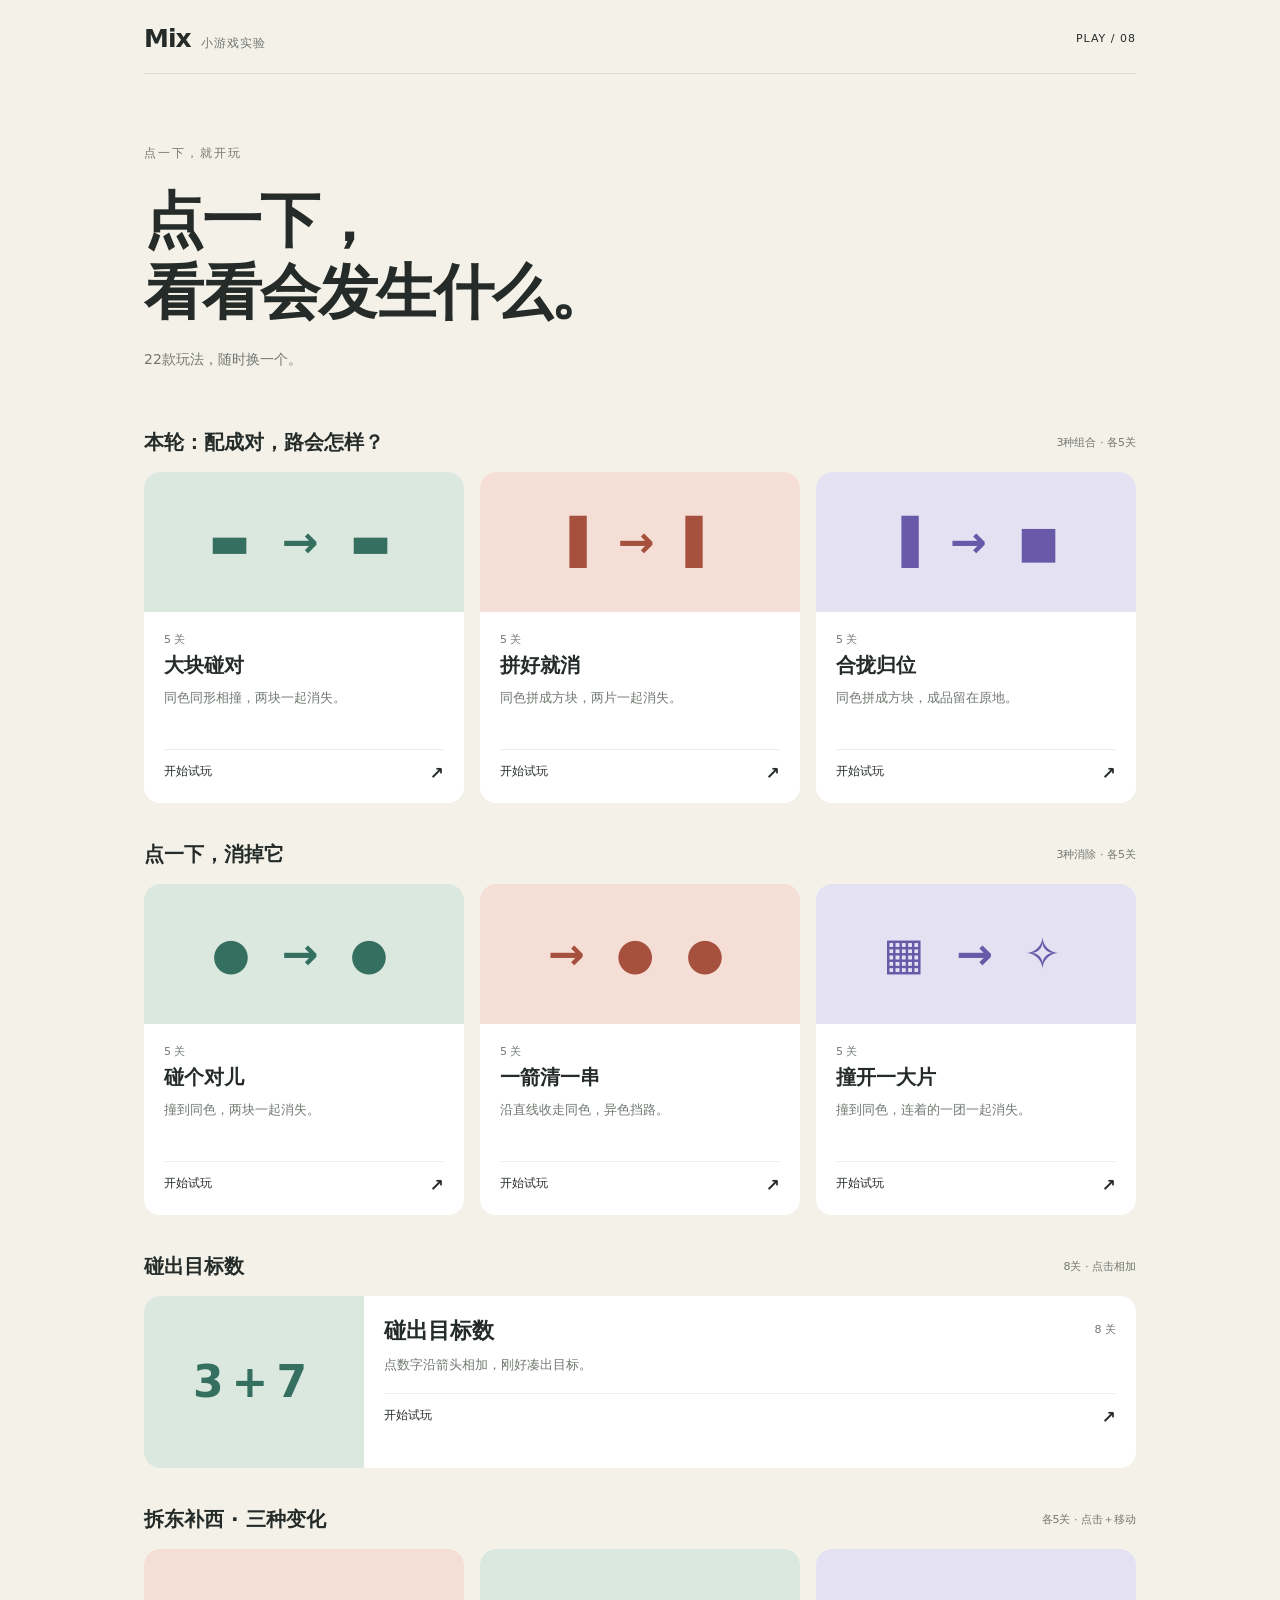
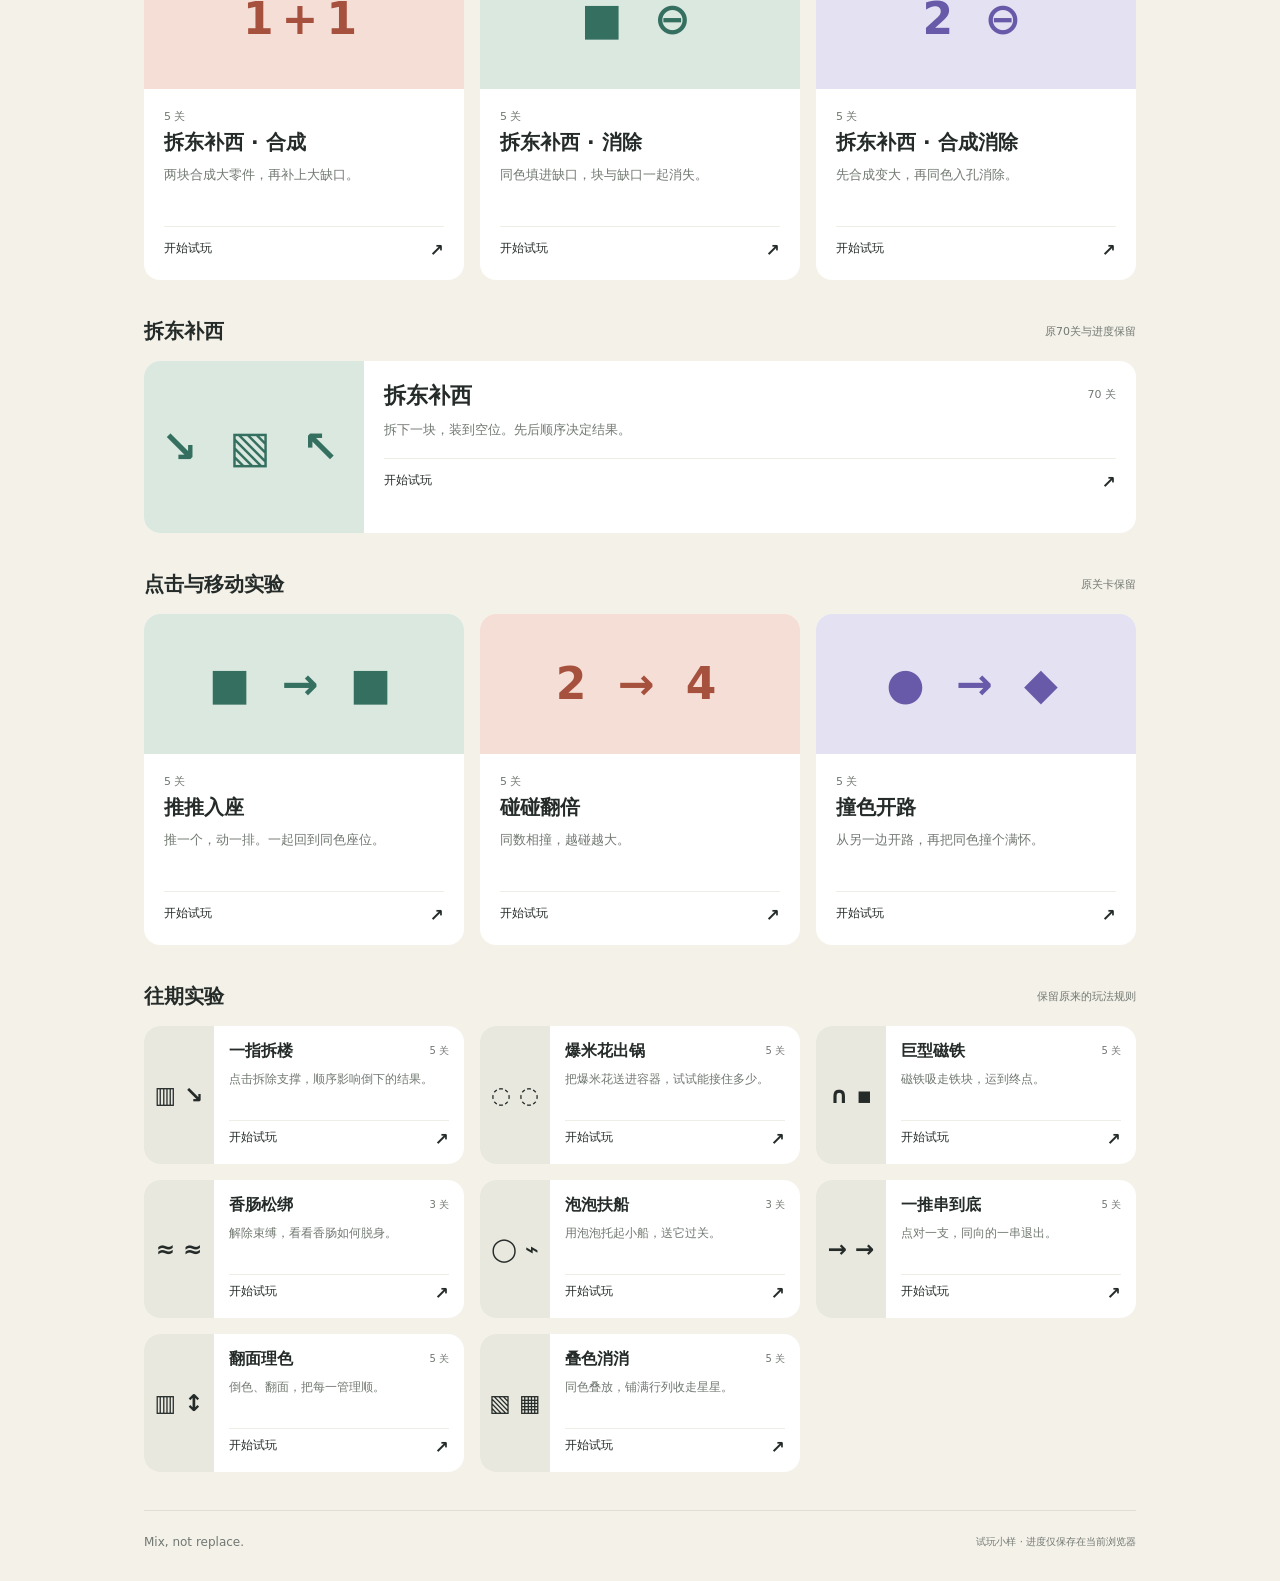
==== index.html @ 82cfb221 "Add three shape-pairing prototypes with 15 levels" ====
<!doctype html><html lang="zh-CN"><head><meta charset="utf-8"><meta name="viewport" content="width=device-width,initial-scale=1,viewport-fit=cover"><meta name="theme-color" content="#f4f1e9"><title>Mix · 小游戏试玩目录</title><link rel="icon" href="data:,"><link rel="stylesheet" href="catalog.css?v=r8"><script>const p=new URLSearchParams(location.search);if(p.has('level')||['undo1','relief1'].includes(p.get('v')))location.replace('play.html?game=parts&'+p.toString());</script></head><body><main class="catalog"><header class="mast"><a class="brand" href="./">Mix<span>小游戏实验</span></a><span>PLAY / 08</span></header><section class="hero"><p class="eyebrow">点一下，就开玩</p><h1>点一下，<br>看看会发生什么。</h1><p>22款玩法，随时换一个。</p></section><section aria-labelledby="collision-title"><div class="section-head"><h2 id="collision-title">本轮：配成对，路会怎样？</h2><span>3种组合 · 各5关</span></div><div class="grid new"><a class="card mint" href="play.html?game=bigpair" data-game="bigpair"><div class="art" aria-hidden="true">▬ → ▬</div><div class="card-copy"><span class="count">5 关</span><h3>大块碰对</h3><p>同色同形相撞，两块一起消失。</p><span class="enter">开始试玩 <b>↗</b></span></div></a><a class="card coral" href="play.html?game=fitclear" data-game="fitclear"><div class="art" aria-hidden="true">▐ → ▌</div><div class="card-copy"><span class="count">5 关</span><h3>拼好就消</h3><p>同色拼成方块，两片一起消失。</p><span class="enter">开始试玩 <b>↗</b></span></div></a><a class="card violet" href="play.html?game=fitlock" data-game="fitlock"><div class="art" aria-hidden="true">▐ → ■</div><div class="card-copy"><span class="count">5 关</span><h3>合拢归位</h3><p>同色拼成方块，成品留在原地。</p><span class="enter">开始试玩 <b>↗</b></span></div></a></div></section><section aria-labelledby="elimination-title"><div class="section-head"><h2 id="elimination-title">点一下，消掉它</h2><span>3种消除 · 各5关</span></div><div class="grid new"><a class="card mint" href="play.html?game=pairclear" data-game="pairclear"><div class="art" aria-hidden="true">● → ●</div><div class="card-copy"><span class="count">5 关</span><h3>碰个对儿</h3><p>撞到同色，两块一起消失。</p><span class="enter">开始试玩 <b>↗</b></span></div></a><a class="card coral" href="play.html?game=lineclear" data-game="lineclear"><div class="art" aria-hidden="true">→ ● ●</div><div class="card-copy"><span class="count">5 关</span><h3>一箭清一串</h3><p>沿直线收走同色，异色挡路。</p><span class="enter">开始试玩 <b>↗</b></span></div></a><a class="card violet" href="play.html?game=burstclear" data-game="burstclear"><div class="art" aria-hidden="true">▦ → ✧</div><div class="card-copy"><span class="count">5 关</span><h3>撞开一大片</h3><p>撞到同色，连着的一团一起消失。</p><span class="enter">开始试玩 <b>↗</b></span></div></a></div></section><section aria-labelledby="arithmetic-title"><div class="section-head"><h2 id="arithmetic-title">碰出目标数</h2><span>8关 · 点击相加</span></div><div class="grid featured"><a class="card mint" href="play.html?game=arithmetic" data-game="arithmetic"><div class="art" aria-hidden="true">3+7</div><div class="card-copy"><span class="count">8 关</span><h3>碰出目标数</h3><p>点数字沿箭头相加，刚好凑出目标。</p><span class="enter">开始试玩 <b>↗</b></span></div></a></div></section><section aria-labelledby="new-title"><div class="section-head"><h2 id="new-title">拆东补西 · 三种变化</h2><span>各5关 · 点击＋移动</span></div><div class="grid new"><a class="card coral" href="play.html?game=partsmerge" data-game="partsmerge"><div class="art" aria-hidden="true">1+1</div><div class="card-copy"><span class="count">5 关</span><h3>拆东补西 · 合成</h3><p>两块合成大零件，再补上大缺口。</p><span class="enter">开始试玩 <b>↗</b></span></div></a><a class="card mint" href="play.html?game=partsclear" data-game="partsclear"><div class="art" aria-hidden="true">■ ⊖</div><div class="card-copy"><span class="count">5 关</span><h3>拆东补西 · 消除</h3><p>同色填进缺口，块与缺口一起消失。</p><span class="enter">开始试玩 <b>↗</b></span></div></a><a class="card violet" href="play.html?game=partsfusion" data-game="partsfusion"><div class="art" aria-hidden="true">2 ⊖</div><div class="card-copy"><span class="count">5 关</span><h3>拆东补西 · 合成消除</h3><p>先合成变大，再同色入孔消除。</p><span class="enter">开始试玩 <b>↗</b></span></div></a></div></section><section aria-labelledby="parts-title"><div class="section-head"><h2 id="parts-title">拆东补西</h2><span>原70关与进度保留</span></div><div class="grid featured"><a class="card mint" href="play.html?game=parts" data-game="parts"><div class="art" aria-hidden="true">↘ ▧ ↖</div><div class="card-copy"><span class="count">70 关</span><h3>拆东补西</h3><p>拆下一块，装到空位。先后顺序决定结果。</p><span class="enter">开始试玩 <b>↗</b></span></div></a></div></section><section aria-labelledby="previous-title"><div class="section-head"><h2 id="previous-title">点击与移动实验</h2><span>原关卡保留</span></div><div class="grid new previous"><a class="card mint" href="play.html?game=push" data-game="push"><div class="art" aria-hidden="true">■ → ■</div><div class="card-copy"><span class="count">5 关</span><h3>推推入座</h3><p>推一个，动一排。一起回到同色座位。</p><span class="enter">开始试玩 <b>↗</b></span></div></a><a class="card coral" href="play.html?game=merge" data-game="merge"><div class="art" aria-hidden="true">2 → 4</div><div class="card-copy"><span class="count">5 关</span><h3>碰碰翻倍</h3><p>同数相撞，越碰越大。</p><span class="enter">开始试玩 <b>↗</b></span></div></a><a class="card violet" href="play.html?game=color" data-game="color"><div class="art" aria-hidden="true">● → ◆</div><div class="card-copy"><span class="count">5 关</span><h3>撞色开路</h3><p>从另一边开路，再把同色撞个满怀。</p><span class="enter">开始试玩 <b>↗</b></span></div></a></div></section><section aria-labelledby="old-title"><div class="section-head"><h2 id="old-title">往期实验</h2><span>保留原来的玩法规则</span></div><div class="grid old"><a class="card " href="play.html?game=demolition" data-game="demolition"><div class="art" aria-hidden="true">▥ ↘</div><div class="card-copy"><span class="count">5 关</span><h3>一指拆楼</h3><p>点击拆除支撑，顺序影响倒下的结果。</p><span class="enter">开始试玩 <b>↗</b></span></div></a><a class="card " href="play.html?game=popcorn" data-game="popcorn"><div class="art" aria-hidden="true">◌ ◌</div><div class="card-copy"><span class="count">5 关</span><h3>爆米花出锅</h3><p>把爆米花送进容器，试试能接住多少。</p><span class="enter">开始试玩 <b>↗</b></span></div></a><a class="card " href="play.html?game=magnet" data-game="magnet"><div class="art" aria-hidden="true">∩ ▪</div><div class="card-copy"><span class="count">5 关</span><h3>巨型磁铁</h3><p>磁铁吸走铁块，运到终点。</p><span class="enter">开始试玩 <b>↗</b></span></div></a><a class="card " href="play.html?game=sausage" data-game="sausage"><div class="art" aria-hidden="true">≈ ≈</div><div class="card-copy"><span class="count">3 关</span><h3>香肠松绑</h3><p>解除束缚，看看香肠如何脱身。</p><span class="enter">开始试玩 <b>↗</b></span></div></a><a class="card " href="play.html?game=bubbles" data-game="bubbles"><div class="art" aria-hidden="true">◯ ⌁</div><div class="card-copy"><span class="count">3 关</span><h3>泡泡扶船</h3><p>用泡泡托起小船，送它过关。</p><span class="enter">开始试玩 <b>↗</b></span></div></a><a class="card " href="play.html?game=arrows" data-game="arrows"><div class="art" aria-hidden="true">→ →</div><div class="card-copy"><span class="count">5 关</span><h3>一推串到底</h3><p>点对一支，同向的一串退出。</p><span class="enter">开始试玩 <b>↗</b></span></div></a><a class="card " href="play.html?game=sort" data-game="sort"><div class="art" aria-hidden="true">▥ ↕</div><div class="card-copy"><span class="count">5 关</span><h3>翻面理色</h3><p>倒色、翻面，把每一管理顺。</p><span class="enter">开始试玩 <b>↗</b></span></div></a><a class="card " href="play.html?game=overlap" data-game="overlap"><div class="art" aria-hidden="true">▧ ▦</div><div class="card-copy"><span class="count">5 关</span><h3>叠色消消</h3><p>同色叠放，铺满行列收走星星。</p><span class="enter">开始试玩 <b>↗</b></span></div></a></div></section><footer>Mix, not replace.<span>试玩小样 · 进度仅保存在当前浏览器</span></footer></main></body></html>
---- catalog.css ----
:root{--paper:#f4f1e9;--ink:#242b28;--muted:#717871;--line:#deded4;--coral:#ed765e;--mint:#4eaa95;--violet:#8f89d0}*{box-sizing:border-box}body{margin:0;background:var(--paper);color:var(--ink);font-family:"PingFang SC","Noto Sans SC",system-ui,sans-serif}a{color:inherit;text-decoration:none}a:focus-visible,button:focus-visible{outline:3px solid var(--coral);outline-offset:4px}.catalog{max-width:1040px;margin:auto;padding:24px 24px 0}.mast,.section-head,footer{display:flex;align-items:center;justify-content:space-between;gap:12px}.mast{border-bottom:1px solid var(--line);padding:0 0 20px;font-size:11px;letter-spacing:1px}.brand{font-weight:850;font-size:25px;letter-spacing:-1px}.brand span{font-size:12px;font-weight:500;letter-spacing:1px;margin-left:10px;color:var(--muted)}.hero{padding:58px 0 44px}.eyebrow{font-size:12px;color:var(--muted);letter-spacing:2px}h1{font-size:clamp(36px,5vw,60px);line-height:1.2;letter-spacing:-2px;margin:20px 0}p{line-height:1.65}.hero>p:last-child{color:var(--muted);font-size:14px}.section-head{margin-bottom:16px}.section-head h2{font-size:20px;margin:0}.section-head>span{font-size:11px;color:var(--muted)}section+section{margin-bottom:38px}.grid{display:grid;grid-template-columns:repeat(3,minmax(0,1fr));gap:16px}.card{display:block;background:#fff;border-radius:16px;overflow:hidden;transition:transform .15s}.card:hover{transform:translateY(-3px)}.art{font-family:system-ui,sans-serif;font-weight:750;font-size:44px;height:140px;background:#e9e8df;display:grid;place-items:center;letter-spacing:8px}.mint .art{background:#dae8df;color:#346f5f}.coral .art{background:#f5ded5;color:#a6503e}.violet .art{background:#e4e1f3;color:#685aa8}.card-copy{padding:20px}.count{float:right;color:var(--muted);font-size:11px;margin-top:6px}h3{font-size:22px;margin:0 0 8px}.card p{font-size:13px;color:var(--muted);margin:0;min-height:44px}.enter{font-size:12px;display:flex;justify-content:space-between;border-top:1px solid #eeeee7;margin-top:18px;padding-top:13px}.enter b{font-size:17px}.featured{grid-template-columns:1fr}.featured .card{display:grid;grid-template-columns:220px 1fr}.featured .art{height:100%;min-height:172px}.featured .card p{min-height:0}.old .card{display:flex;align-items:stretch}.old .art{width:70px;min-width:70px;height:auto;font-size:23px;letter-spacing:0}.old .card-copy{padding:15px;flex:1}.old h3{font-size:16px;margin-right:32px}.old .count{font-size:10px;margin-top:3px}.old p{font-size:12px;min-height:40px}.old .enter{margin-top:10px;padding-top:8px}footer{border-top:1px solid var(--line);padding:24px 0 32px;font-size:12px;color:var(--muted)}footer span{font-size:10px}@media(max-width:700px){.catalog{padding:18px 18px 0}.hero{padding:30px 0 25px}.grid{grid-template-columns:1fr}.new .card{display:grid;grid-template-columns:100px 1fr}.new .art{height:100%;font-size:26px;letter-spacing:0}.card-copy{padding:16px}.card p{min-height:0}h3{font-size:21px}.enter{margin-top:12px;padding-top:10px}.section-head h2{font-size:18px}.section-head>span{font-size:10px}.featured .card{grid-template-columns:100px 1fr}.featured .art{font-size:27px;letter-spacing:0;min-height:160px}.old{gap:10px}.old .art{width:72px;min-width:72px}.old p{min-height:0}footer{align-items:start;flex-direction:column;gap:8px}}@media(prefers-reduced-motion:reduce){.card{transition:none}}
.new h3{font-size:20px}.new .count{float:none;display:block;margin:0 0 5px}.new .card-copy{min-width:0}@media(max-width:700px){.section-head{align-items:baseline;flex-wrap:wrap;gap:6px}.new h3{font-size:18px}.new .count{font-size:10px}}
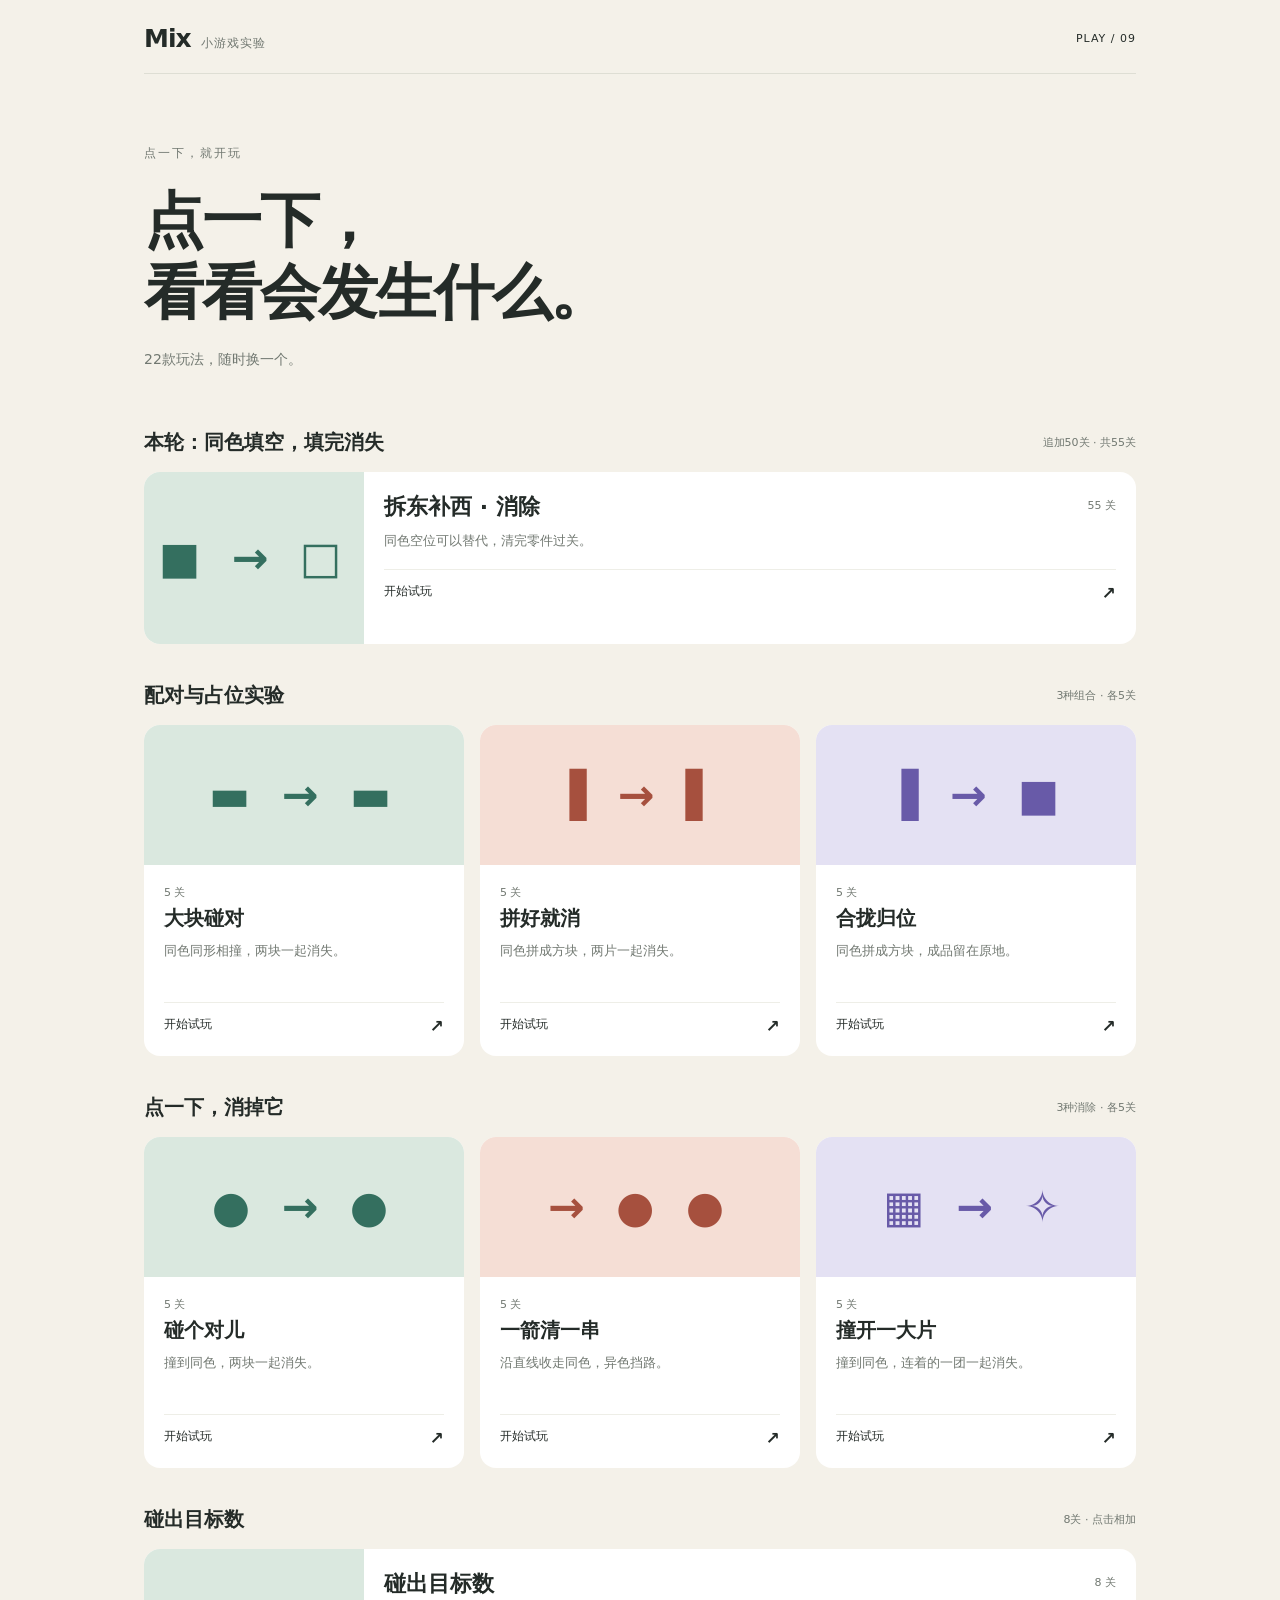
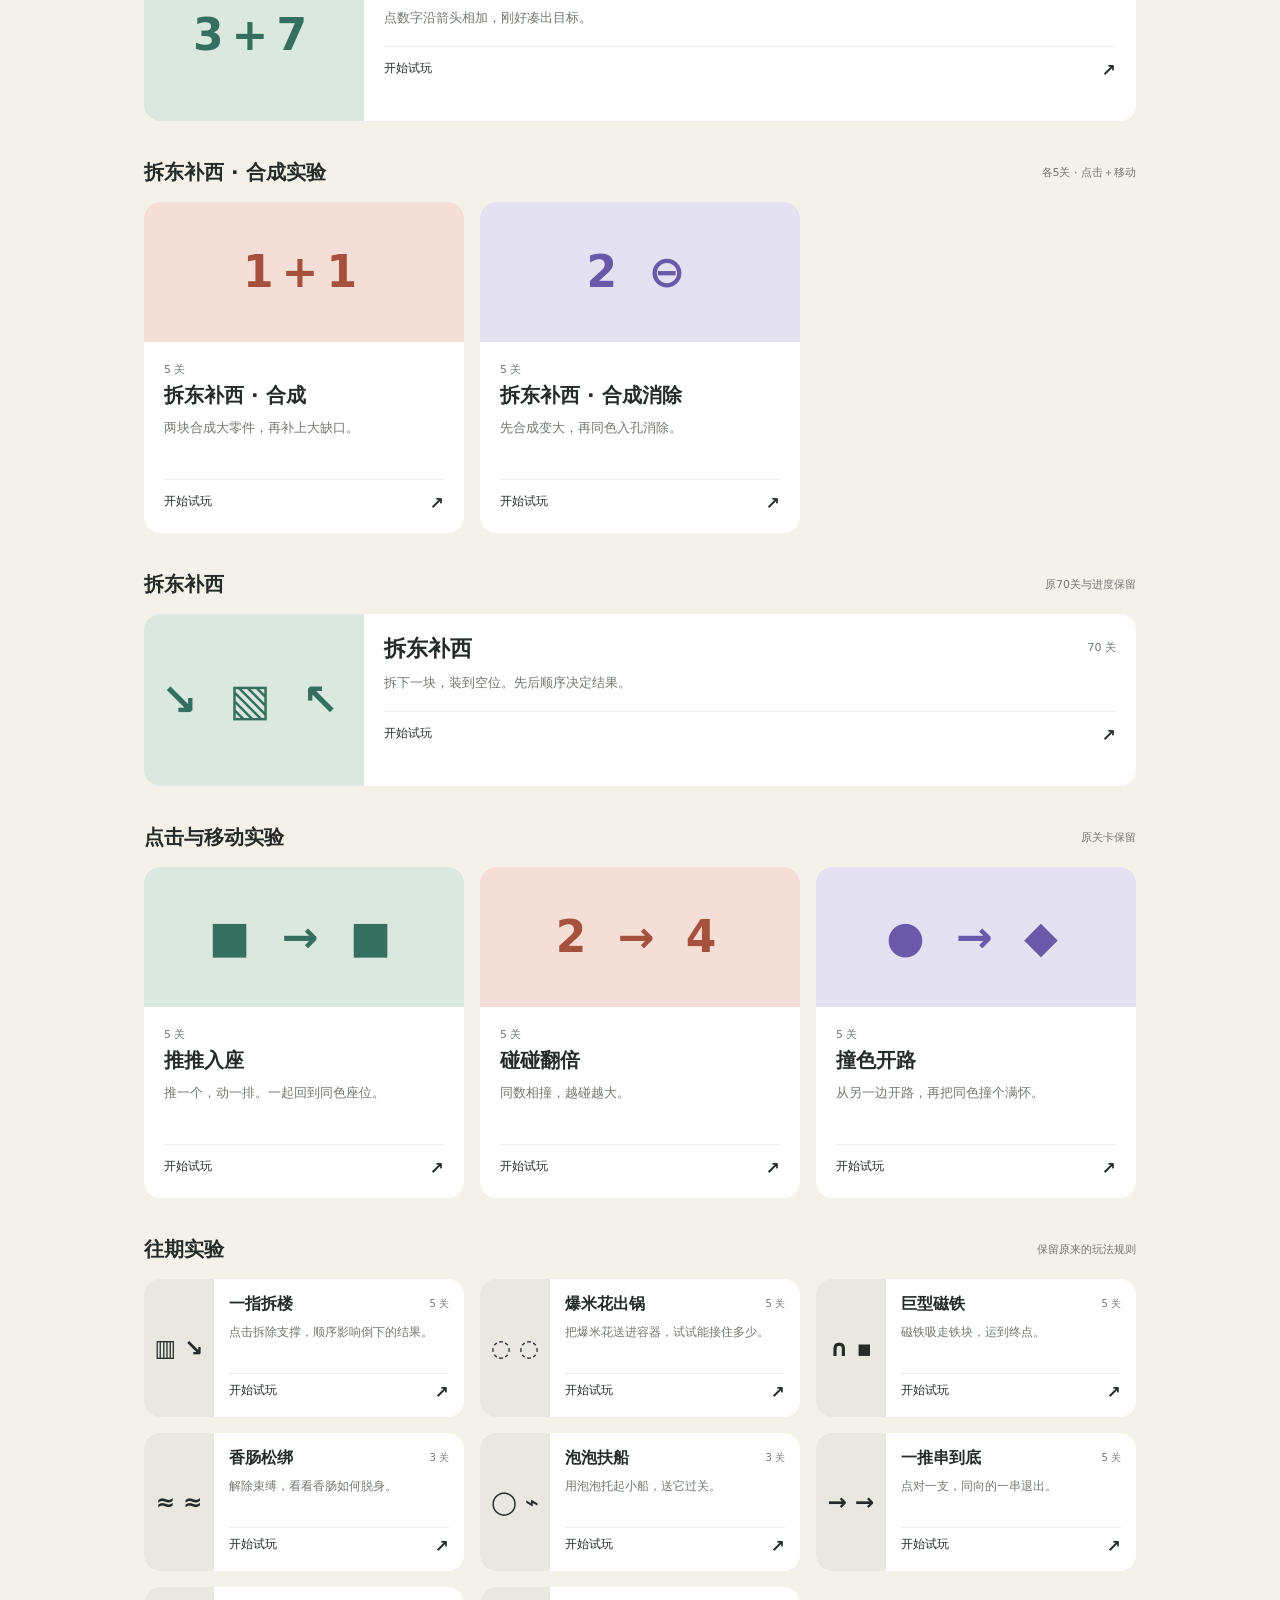
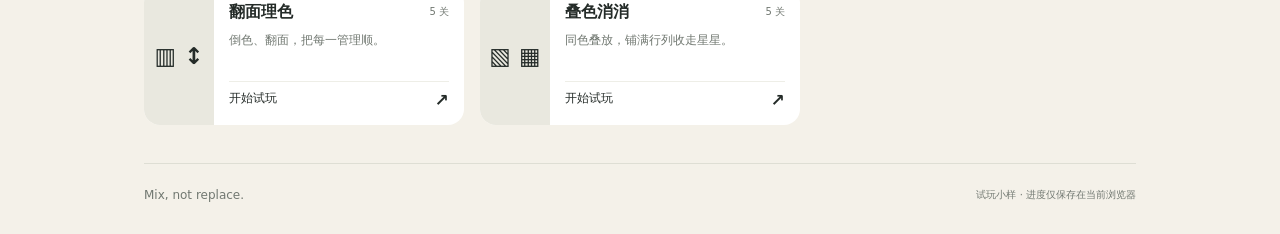
==== commit 9f5897b3: "Expand color-slot clearing to 55 forgiving levels" ====
--- a/index.html
+++ b/index.html
@@ -1 +1 @@
-<!doctype html><html lang="zh-CN"><head><meta charset="utf-8"><meta name="viewport" content="width=device-width,initial-scale=1,viewport-fit=cover"><meta name="theme-color" content="#f4f1e9"><title>Mix · 小游戏试玩目录</title><link rel="icon" href="data:,"><link rel="stylesheet" href="catalog.css?v=r8"><script>const p=new URLSearchParams(location.search);if(p.has('level')||['undo1','relief1'].includes(p.get('v')))location.replace('play.html?game=parts&'+p.toString());</script></head><body><main class="catalog"><header class="mast"><a class="brand" href="./">Mix<span>小游戏实验</span></a><span>PLAY / 08</span></header><section class="hero"><p class="eyebrow">点一下，就开玩</p><h1>点一下，<br>看看会发生什么。</h1><p>22款玩法，随时换一个。</p></section><section aria-labelledby="collision-title"><div class="section-head"><h2 id="collision-title">本轮：配成对，路会怎样？</h2><span>3种组合 · 各5关</span></div><div class="grid new"><a class="card mint" href="play.html?game=bigpair" data-game="bigpair"><div class="art" aria-hidden="true">▬ → ▬</div><div class="card-copy"><span class="count">5 关</span><h3>大块碰对</h3><p>同色同形相撞，两块一起消失。</p><span class="enter">开始试玩 <b>↗</b></span></div></a><a class="card coral" href="play.html?game=fitclear" data-game="fitclear"><div class="art" aria-hidden="true">▐ → ▌</div><div class="card-copy"><span class="count">5 关</span><h3>拼好就消</h3><p>同色拼成方块，两片一起消失。</p><span class="enter">开始试玩 <b>↗</b></span></div></a><a class="card violet" href="play.html?game=fitlock" data-game="fitlock"><div class="art" aria-hidden="true">▐ → ■</div><div class="card-copy"><span class="count">5 关</span><h3>合拢归位</h3><p>同色拼成方块，成品留在原地。</p><span class="enter">开始试玩 <b>↗</b></span></div></a></div></section><section aria-labelledby="elimination-title"><div class="section-head"><h2 id="elimination-title">点一下，消掉它</h2><span>3种消除 · 各5关</span></div><div class="grid new"><a class="card mint" href="play.html?game=pairclear" data-game="pairclear"><div class="art" aria-hidden="true">● → ●</div><div class="card-copy"><span class="count">5 关</span><h3>碰个对儿</h3><p>撞到同色，两块一起消失。</p><span class="enter">开始试玩 <b>↗</b></span></div></a><a class="card coral" href="play.html?game=lineclear" data-game="lineclear"><div class="art" aria-hidden="true">→ ● ●</div><div class="card-copy"><span class="count">5 关</span><h3>一箭清一串</h3><p>沿直线收走同色，异色挡路。</p><span class="enter">开始试玩 <b>↗</b></span></div></a><a class="card violet" href="play.html?game=burstclear" data-game="burstclear"><div class="art" aria-hidden="true">▦ → ✧</div><div class="card-copy"><span class="count">5 关</span><h3>撞开一大片</h3><p>撞到同色，连着的一团一起消失。</p><span class="enter">开始试玩 <b>↗</b></span></div></a></div></section><section aria-labelledby="arithmetic-title"><div class="section-head"><h2 id="arithmetic-title">碰出目标数</h2><span>8关 · 点击相加</span></div><div class="grid featured"><a class="card mint" href="play.html?game=arithmetic" data-game="arithmetic"><div class="art" aria-hidden="true">3+7</div><div class="card-copy"><span class="count">8 关</span><h3>碰出目标数</h3><p>点数字沿箭头相加，刚好凑出目标。</p><span class="enter">开始试玩 <b>↗</b></span></div></a></div></section><section aria-labelledby="new-title"><div class="section-head"><h2 id="new-title">拆东补西 · 三种变化</h2><span>各5关 · 点击＋移动</span></div><div class="grid new"><a class="card coral" href="play.html?game=partsmerge" data-game="partsmerge"><div class="art" aria-hidden="true">1+1</div><div class="card-copy"><span class="count">5 关</span><h3>拆东补西 · 合成</h3><p>两块合成大零件，再补上大缺口。</p><span class="enter">开始试玩 <b>↗</b></span></div></a><a class="card mint" href="play.html?game=partsclear" data-game="partsclear"><div class="art" aria-hidden="true">■ ⊖</div><div class="card-copy"><span class="count">5 关</span><h3>拆东补西 · 消除</h3><p>同色填进缺口，块与缺口一起消失。</p><span class="enter">开始试玩 <b>↗</b></span></div></a><a class="card violet" href="play.html?game=partsfusion" data-game="partsfusion"><div class="art" aria-hidden="true">2 ⊖</div><div class="card-copy"><span class="count">5 关</span><h3>拆东补西 · 合成消除</h3><p>先合成变大，再同色入孔消除。</p><span class="enter">开始试玩 <b>↗</b></span></div></a></div></section><section aria-labelledby="parts-title"><div class="section-head"><h2 id="parts-title">拆东补西</h2><span>原70关与进度保留</span></div><div class="grid featured"><a class="card mint" href="play.html?game=parts" data-game="parts"><div class="art" aria-hidden="true">↘ ▧ ↖</div><div class="card-copy"><span class="count">70 关</span><h3>拆东补西</h3><p>拆下一块，装到空位。先后顺序决定结果。</p><span class="enter">开始试玩 <b>↗</b></span></div></a></div></section><section aria-labelledby="previous-title"><div class="section-head"><h2 id="previous-title">点击与移动实验</h2><span>原关卡保留</span></div><div class="grid new previous"><a class="card mint" href="play.html?game=push" data-game="push"><div class="art" aria-hidden="true">■ → ■</div><div class="card-copy"><span class="count">5 关</span><h3>推推入座</h3><p>推一个，动一排。一起回到同色座位。</p><span class="enter">开始试玩 <b>↗</b></span></div></a><a class="card coral" href="play.html?game=merge" data-game="merge"><div class="art" aria-hidden="true">2 → 4</div><div class="card-copy"><span class="count">5 关</span><h3>碰碰翻倍</h3><p>同数相撞，越碰越大。</p><span class="enter">开始试玩 <b>↗</b></span></div></a><a class="card violet" href="play.html?game=color" data-game="color"><div class="art" aria-hidden="true">● → ◆</div><div class="card-copy"><span class="count">5 关</span><h3>撞色开路</h3><p>从另一边开路，再把同色撞个满怀。</p><span class="enter">开始试玩 <b>↗</b></span></div></a></div></section><section aria-labelledby="old-title"><div class="section-head"><h2 id="old-title">往期实验</h2><span>保留原来的玩法规则</span></div><div class="grid old"><a class="card " href="play.html?game=demolition" data-game="demolition"><div class="art" aria-hidden="true">▥ ↘</div><div class="card-copy"><span class="count">5 关</span><h3>一指拆楼</h3><p>点击拆除支撑，顺序影响倒下的结果。</p><span class="enter">开始试玩 <b>↗</b></span></div></a><a class="card " href="play.html?game=popcorn" data-game="popcorn"><div class="art" aria-hidden="true">◌ ◌</div><div class="card-copy"><span class="count">5 关</span><h3>爆米花出锅</h3><p>把爆米花送进容器，试试能接住多少。</p><span class="enter">开始试玩 <b>↗</b></span></div></a><a class="card " href="play.html?game=magnet" data-game="magnet"><div class="art" aria-hidden="true">∩ ▪</div><div class="card-copy"><span class="count">5 关</span><h3>巨型磁铁</h3><p>磁铁吸走铁块，运到终点。</p><span class="enter">开始试玩 <b>↗</b></span></div></a><a class="card " href="play.html?game=sausage" data-game="sausage"><div class="art" aria-hidden="true">≈ ≈</div><div class="card-copy"><span class="count">3 关</span><h3>香肠松绑</h3><p>解除束缚，看看香肠如何脱身。</p><span class="enter">开始试玩 <b>↗</b></span></div></a><a class="card " href="play.html?game=bubbles" data-game="bubbles"><div class="art" aria-hidden="true">◯ ⌁</div><div class="card-copy"><span class="count">3 关</span><h3>泡泡扶船</h3><p>用泡泡托起小船，送它过关。</p><span class="enter">开始试玩 <b>↗</b></span></div></a><a class="card " href="play.html?game=arrows" data-game="arrows"><div class="art" aria-hidden="true">→ →</div><div class="card-copy"><span class="count">5 关</span><h3>一推串到底</h3><p>点对一支，同向的一串退出。</p><span class="enter">开始试玩 <b>↗</b></span></div></a><a class="card " href="play.html?game=sort" data-game="sort"><div class="art" aria-hidden="true">▥ ↕</div><div class="card-copy"><span class="count">5 关</span><h3>翻面理色</h3><p>倒色、翻面，把每一管理顺。</p><span class="enter">开始试玩 <b>↗</b></span></div></a><a class="card " href="play.html?game=overlap" data-game="overlap"><div class="art" aria-hidden="true">▧ ▦</div><div class="card-copy"><span class="count">5 关</span><h3>叠色消消</h3><p>同色叠放，铺满行列收走星星。</p><span class="enter">开始试玩 <b>↗</b></span></div></a></div></section><footer>Mix, not replace.<span>试玩小样 · 进度仅保存在当前浏览器</span></footer></main></body></html>+<!doctype html><html lang="zh-CN"><head><meta charset="utf-8"><meta name="viewport" content="width=device-width,initial-scale=1,viewport-fit=cover"><meta name="theme-color" content="#f4f1e9"><title>Mix · 小游戏试玩目录</title><link rel="icon" href="data:,"><link rel="stylesheet" href="catalog.css?v=r9"><script>const p=new URLSearchParams(location.search);if(p.has('level')||['undo1','relief1'].includes(p.get('v')))location.replace('play.html?game=parts&'+p.toString());</script></head><body><main class="catalog"><header class="mast"><a class="brand" href="./">Mix<span>小游戏实验</span></a><span>PLAY / 09</span></header><section class="hero"><p class="eyebrow">点一下，就开玩</p><h1>点一下，<br>看看会发生什么。</h1><p>22款玩法，随时换一个。</p></section><section aria-labelledby="shared-hole-title"><div class="section-head"><h2 id="shared-hole-title">本轮：同色填空，填完消失</h2><span>追加50关 · 共55关</span></div><div class="grid featured"><a class="card mint" href="play.html?game=partsclear" data-game="partsclear"><div class="art" aria-hidden="true">■ → □</div><div class="card-copy"><span class="count">55 关</span><h3>拆东补西 · 消除</h3><p>同色空位可以替代，清完零件过关。</p><span class="enter">开始试玩 <b>↗</b></span></div></a></div></section><section aria-labelledby="collision-title"><div class="section-head"><h2 id="collision-title">配对与占位实验</h2><span>3种组合 · 各5关</span></div><div class="grid new"><a class="card mint" href="play.html?game=bigpair" data-game="bigpair"><div class="art" aria-hidden="true">▬ → ▬</div><div class="card-copy"><span class="count">5 关</span><h3>大块碰对</h3><p>同色同形相撞，两块一起消失。</p><span class="enter">开始试玩 <b>↗</b></span></div></a><a class="card coral" href="play.html?game=fitclear" data-game="fitclear"><div class="art" aria-hidden="true">▐ → ▌</div><div class="card-copy"><span class="count">5 关</span><h3>拼好就消</h3><p>同色拼成方块，两片一起消失。</p><span class="enter">开始试玩 <b>↗</b></span></div></a><a class="card violet" href="play.html?game=fitlock" data-game="fitlock"><div class="art" aria-hidden="true">▐ → ■</div><div class="card-copy"><span class="count">5 关</span><h3>合拢归位</h3><p>同色拼成方块，成品留在原地。</p><span class="enter">开始试玩 <b>↗</b></span></div></a></div></section><section aria-labelledby="elimination-title"><div class="section-head"><h2 id="elimination-title">点一下，消掉它</h2><span>3种消除 · 各5关</span></div><div class="grid new"><a class="card mint" href="play.html?game=pairclear" data-game="pairclear"><div class="art" aria-hidden="true">● → ●</div><div class="card-copy"><span class="count">5 关</span><h3>碰个对儿</h3><p>撞到同色，两块一起消失。</p><span class="enter">开始试玩 <b>↗</b></span></div></a><a class="card coral" href="play.html?game=lineclear" data-game="lineclear"><div class="art" aria-hidden="true">→ ● ●</div><div class="card-copy"><span class="count">5 关</span><h3>一箭清一串</h3><p>沿直线收走同色，异色挡路。</p><span class="enter">开始试玩 <b>↗</b></span></div></a><a class="card violet" href="play.html?game=burstclear" data-game="burstclear"><div class="art" aria-hidden="true">▦ → ✧</div><div class="card-copy"><span class="count">5 关</span><h3>撞开一大片</h3><p>撞到同色，连着的一团一起消失。</p><span class="enter">开始试玩 <b>↗</b></span></div></a></div></section><section aria-labelledby="arithmetic-title"><div class="section-head"><h2 id="arithmetic-title">碰出目标数</h2><span>8关 · 点击相加</span></div><div class="grid featured"><a class="card mint" href="play.html?game=arithmetic" data-game="arithmetic"><div class="art" aria-hidden="true">3+7</div><div class="card-copy"><span class="count">8 关</span><h3>碰出目标数</h3><p>点数字沿箭头相加，刚好凑出目标。</p><span class="enter">开始试玩 <b>↗</b></span></div></a></div></section><section aria-labelledby="new-title"><div class="section-head"><h2 id="new-title">拆东补西 · 合成实验</h2><span>各5关 · 点击＋移动</span></div><div class="grid new"><a class="card coral" href="play.html?game=partsmerge" data-game="partsmerge"><div class="art" aria-hidden="true">1+1</div><div class="card-copy"><span class="count">5 关</span><h3>拆东补西 · 合成</h3><p>两块合成大零件，再补上大缺口。</p><span class="enter">开始试玩 <b>↗</b></span></div></a><a class="card violet" href="play.html?game=partsfusion" data-game="partsfusion"><div class="art" aria-hidden="true">2 ⊖</div><div class="card-copy"><span class="count">5 关</span><h3>拆东补西 · 合成消除</h3><p>先合成变大，再同色入孔消除。</p><span class="enter">开始试玩 <b>↗</b></span></div></a></div></section><section aria-labelledby="parts-title"><div class="section-head"><h2 id="parts-title">拆东补西</h2><span>原70关与进度保留</span></div><div class="grid featured"><a class="card mint" href="play.html?game=parts" data-game="parts"><div class="art" aria-hidden="true">↘ ▧ ↖</div><div class="card-copy"><span class="count">70 关</span><h3>拆东补西</h3><p>拆下一块，装到空位。先后顺序决定结果。</p><span class="enter">开始试玩 <b>↗</b></span></div></a></div></section><section aria-labelledby="previous-title"><div class="section-head"><h2 id="previous-title">点击与移动实验</h2><span>原关卡保留</span></div><div class="grid new previous"><a class="card mint" href="play.html?game=push" data-game="push"><div class="art" aria-hidden="true">■ → ■</div><div class="card-copy"><span class="count">5 关</span><h3>推推入座</h3><p>推一个，动一排。一起回到同色座位。</p><span class="enter">开始试玩 <b>↗</b></span></div></a><a class="card coral" href="play.html?game=merge" data-game="merge"><div class="art" aria-hidden="true">2 → 4</div><div class="card-copy"><span class="count">5 关</span><h3>碰碰翻倍</h3><p>同数相撞，越碰越大。</p><span class="enter">开始试玩 <b>↗</b></span></div></a><a class="card violet" href="play.html?game=color" data-game="color"><div class="art" aria-hidden="true">● → ◆</div><div class="card-copy"><span class="count">5 关</span><h3>撞色开路</h3><p>从另一边开路，再把同色撞个满怀。</p><span class="enter">开始试玩 <b>↗</b></span></div></a></div></section><section aria-labelledby="old-title"><div class="section-head"><h2 id="old-title">往期实验</h2><span>保留原来的玩法规则</span></div><div class="grid old"><a class="card " href="play.html?game=demolition" data-game="demolition"><div class="art" aria-hidden="true">▥ ↘</div><div class="card-copy"><span class="count">5 关</span><h3>一指拆楼</h3><p>点击拆除支撑，顺序影响倒下的结果。</p><span class="enter">开始试玩 <b>↗</b></span></div></a><a class="card " href="play.html?game=popcorn" data-game="popcorn"><div class="art" aria-hidden="true">◌ ◌</div><div class="card-copy"><span class="count">5 关</span><h3>爆米花出锅</h3><p>把爆米花送进容器，试试能接住多少。</p><span class="enter">开始试玩 <b>↗</b></span></div></a><a class="card " href="play.html?game=magnet" data-game="magnet"><div class="art" aria-hidden="true">∩ ▪</div><div class="card-copy"><span class="count">5 关</span><h3>巨型磁铁</h3><p>磁铁吸走铁块，运到终点。</p><span class="enter">开始试玩 <b>↗</b></span></div></a><a class="card " href="play.html?game=sausage" data-game="sausage"><div class="art" aria-hidden="true">≈ ≈</div><div class="card-copy"><span class="count">3 关</span><h3>香肠松绑</h3><p>解除束缚，看看香肠如何脱身。</p><span class="enter">开始试玩 <b>↗</b></span></div></a><a class="card " href="play.html?game=bubbles" data-game="bubbles"><div class="art" aria-hidden="true">◯ ⌁</div><div class="card-copy"><span class="count">3 关</span><h3>泡泡扶船</h3><p>用泡泡托起小船，送它过关。</p><span class="enter">开始试玩 <b>↗</b></span></div></a><a class="card " href="play.html?game=arrows" data-game="arrows"><div class="art" aria-hidden="true">→ →</div><div class="card-copy"><span class="count">5 关</span><h3>一推串到底</h3><p>点对一支，同向的一串退出。</p><span class="enter">开始试玩 <b>↗</b></span></div></a><a class="card " href="play.html?game=sort" data-game="sort"><div class="art" aria-hidden="true">▥ ↕</div><div class="card-copy"><span class="count">5 关</span><h3>翻面理色</h3><p>倒色、翻面，把每一管理顺。</p><span class="enter">开始试玩 <b>↗</b></span></div></a><a class="card " href="play.html?game=overlap" data-game="overlap"><div class="art" aria-hidden="true">▧ ▦</div><div class="card-copy"><span class="count">5 关</span><h3>叠色消消</h3><p>同色叠放，铺满行列收走星星。</p><span class="enter">开始试玩 <b>↗</b></span></div></a></div></section><footer>Mix, not replace.<span>试玩小样 · 进度仅保存在当前浏览器</span></footer></main></body></html>
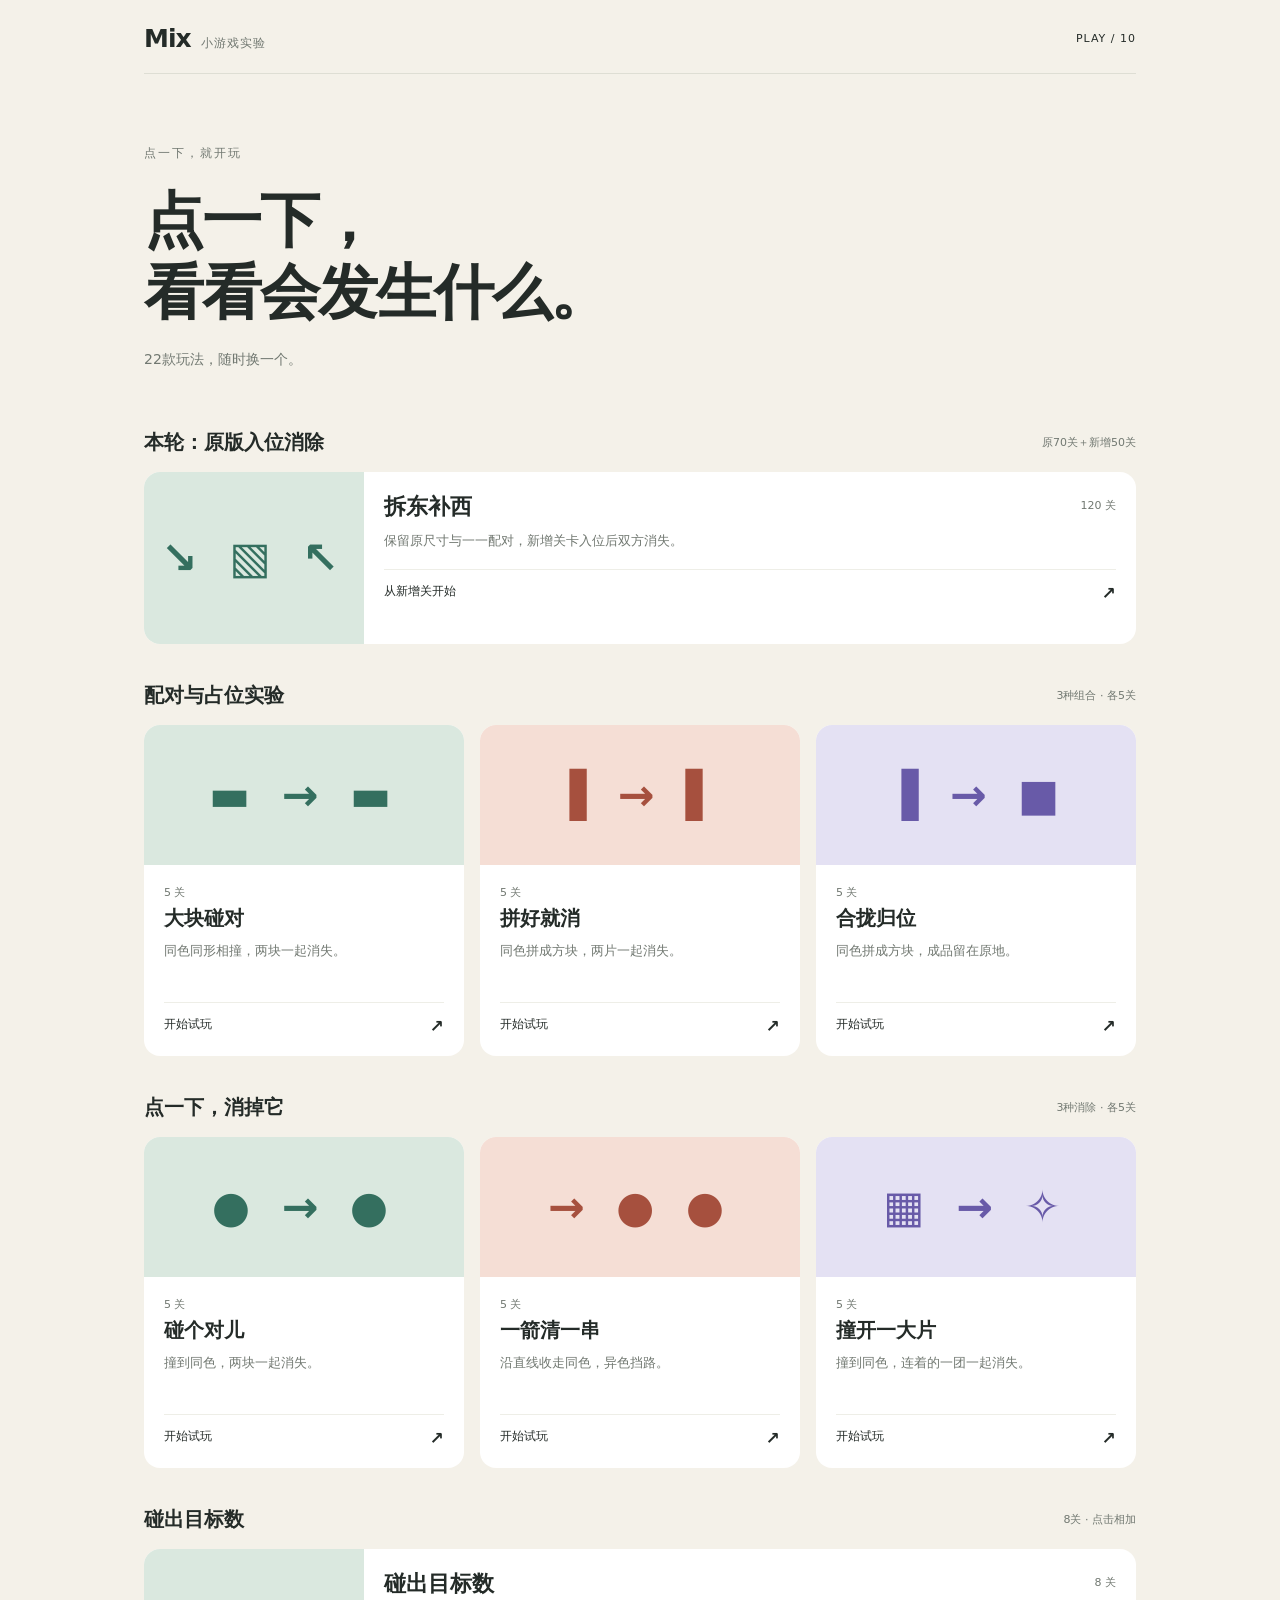
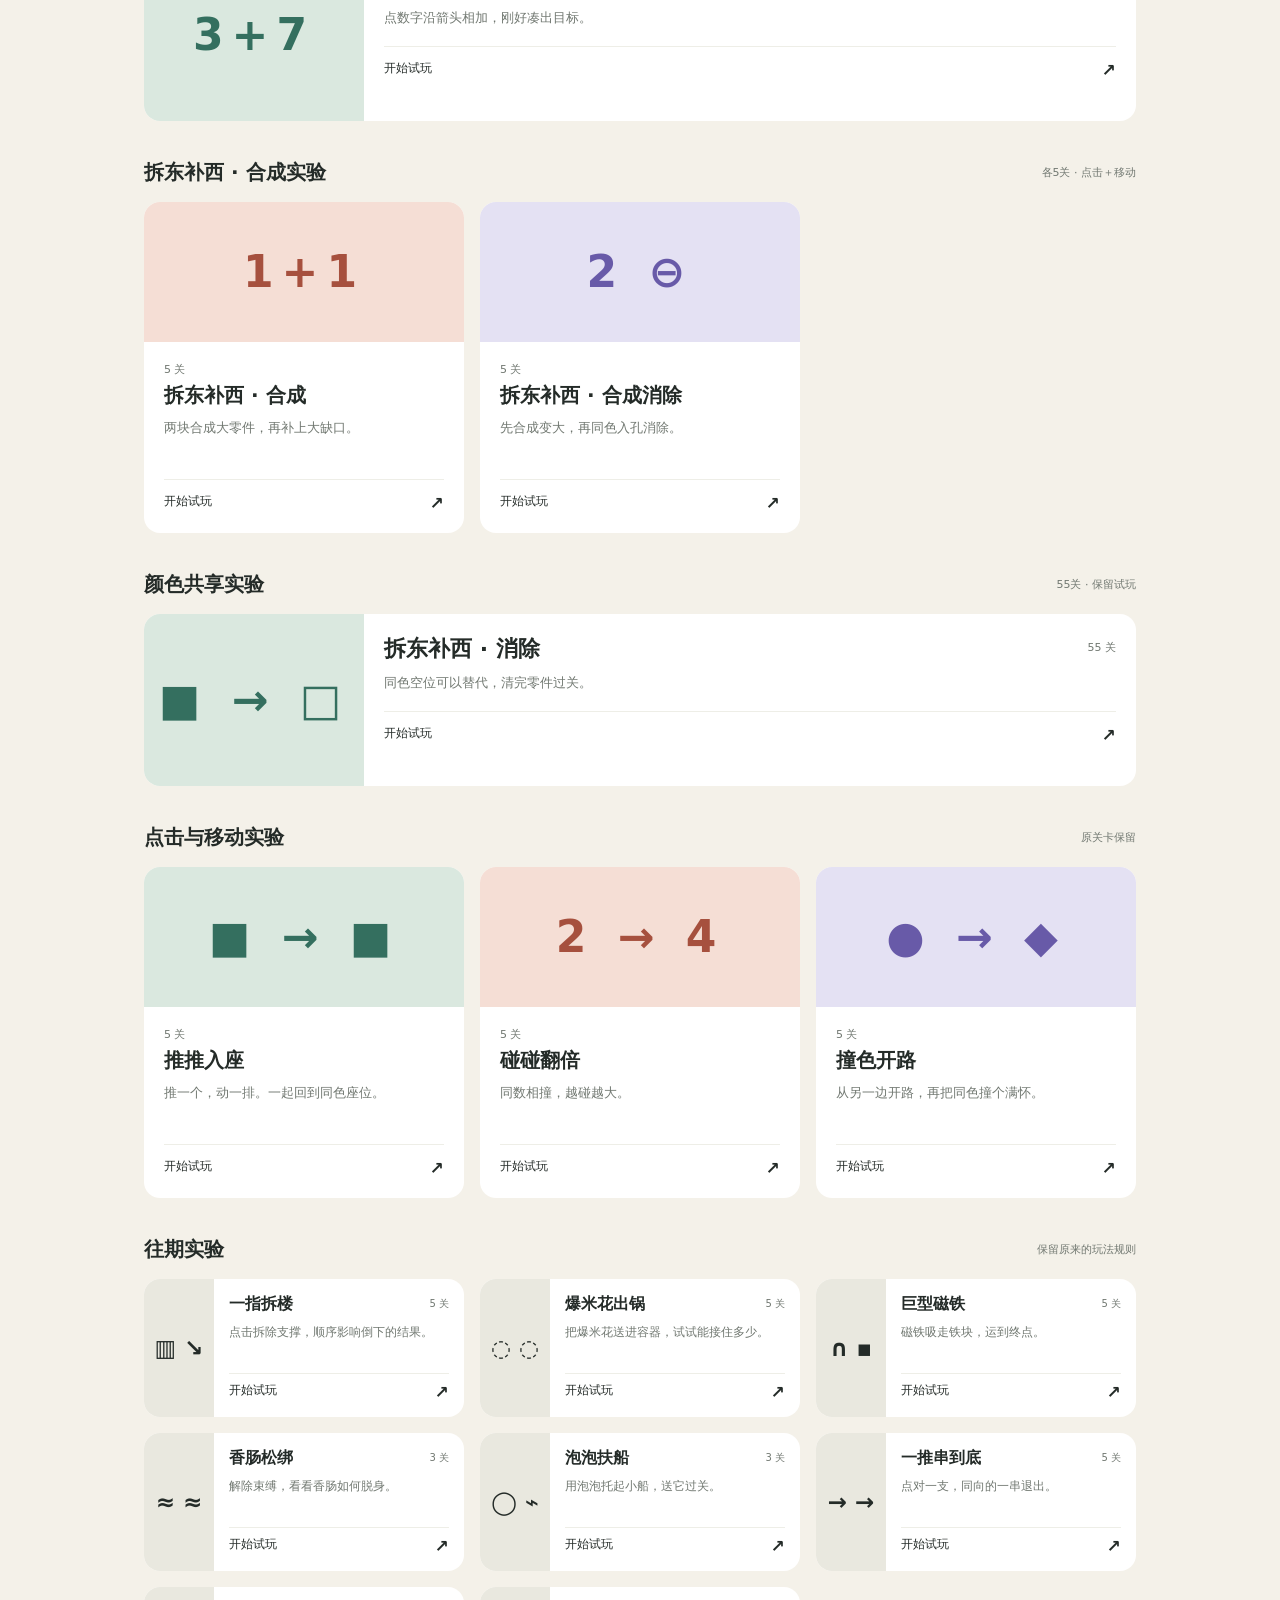
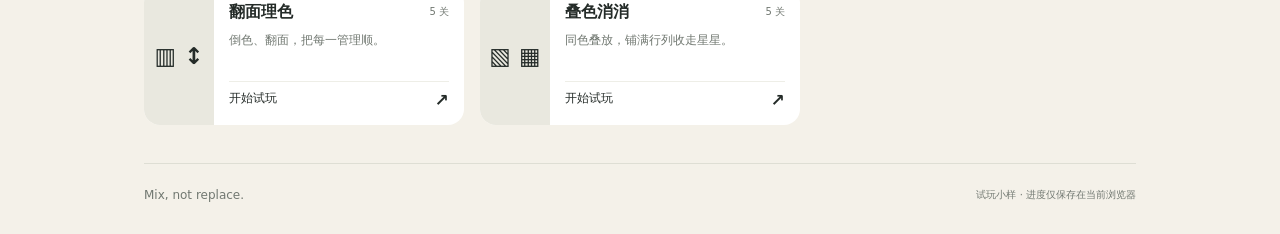
==== commit 699169cb: "Append 50 fixed-pair clearing levels to original parts puzzle" ====
--- a/index.html
+++ b/index.html
@@ -1 +1 @@
-<!doctype html><html lang="zh-CN"><head><meta charset="utf-8"><meta name="viewport" content="width=device-width,initial-scale=1,viewport-fit=cover"><meta name="theme-color" content="#f4f1e9"><title>Mix · 小游戏试玩目录</title><link rel="icon" href="data:,"><link rel="stylesheet" href="catalog.css?v=r9"><script>const p=new URLSearchParams(location.search);if(p.has('level')||['undo1','relief1'].includes(p.get('v')))location.replace('play.html?game=parts&'+p.toString());</script></head><body><main class="catalog"><header class="mast"><a class="brand" href="./">Mix<span>小游戏实验</span></a><span>PLAY / 09</span></header><section class="hero"><p class="eyebrow">点一下，就开玩</p><h1>点一下，<br>看看会发生什么。</h1><p>22款玩法，随时换一个。</p></section><section aria-labelledby="shared-hole-title"><div class="section-head"><h2 id="shared-hole-title">本轮：同色填空，填完消失</h2><span>追加50关 · 共55关</span></div><div class="grid featured"><a class="card mint" href="play.html?game=partsclear" data-game="partsclear"><div class="art" aria-hidden="true">■ → □</div><div class="card-copy"><span class="count">55 关</span><h3>拆东补西 · 消除</h3><p>同色空位可以替代，清完零件过关。</p><span class="enter">开始试玩 <b>↗</b></span></div></a></div></section><section aria-labelledby="collision-title"><div class="section-head"><h2 id="collision-title">配对与占位实验</h2><span>3种组合 · 各5关</span></div><div class="grid new"><a class="card mint" href="play.html?game=bigpair" data-game="bigpair"><div class="art" aria-hidden="true">▬ → ▬</div><div class="card-copy"><span class="count">5 关</span><h3>大块碰对</h3><p>同色同形相撞，两块一起消失。</p><span class="enter">开始试玩 <b>↗</b></span></div></a><a class="card coral" href="play.html?game=fitclear" data-game="fitclear"><div class="art" aria-hidden="true">▐ → ▌</div><div class="card-copy"><span class="count">5 关</span><h3>拼好就消</h3><p>同色拼成方块，两片一起消失。</p><span class="enter">开始试玩 <b>↗</b></span></div></a><a class="card violet" href="play.html?game=fitlock" data-game="fitlock"><div class="art" aria-hidden="true">▐ → ■</div><div class="card-copy"><span class="count">5 关</span><h3>合拢归位</h3><p>同色拼成方块，成品留在原地。</p><span class="enter">开始试玩 <b>↗</b></span></div></a></div></section><section aria-labelledby="elimination-title"><div class="section-head"><h2 id="elimination-title">点一下，消掉它</h2><span>3种消除 · 各5关</span></div><div class="grid new"><a class="card mint" href="play.html?game=pairclear" data-game="pairclear"><div class="art" aria-hidden="true">● → ●</div><div class="card-copy"><span class="count">5 关</span><h3>碰个对儿</h3><p>撞到同色，两块一起消失。</p><span class="enter">开始试玩 <b>↗</b></span></div></a><a class="card coral" href="play.html?game=lineclear" data-game="lineclear"><div class="art" aria-hidden="true">→ ● ●</div><div class="card-copy"><span class="count">5 关</span><h3>一箭清一串</h3><p>沿直线收走同色，异色挡路。</p><span class="enter">开始试玩 <b>↗</b></span></div></a><a class="card violet" href="play.html?game=burstclear" data-game="burstclear"><div class="art" aria-hidden="true">▦ → ✧</div><div class="card-copy"><span class="count">5 关</span><h3>撞开一大片</h3><p>撞到同色，连着的一团一起消失。</p><span class="enter">开始试玩 <b>↗</b></span></div></a></div></section><section aria-labelledby="arithmetic-title"><div class="section-head"><h2 id="arithmetic-title">碰出目标数</h2><span>8关 · 点击相加</span></div><div class="grid featured"><a class="card mint" href="play.html?game=arithmetic" data-game="arithmetic"><div class="art" aria-hidden="true">3+7</div><div class="card-copy"><span class="count">8 关</span><h3>碰出目标数</h3><p>点数字沿箭头相加，刚好凑出目标。</p><span class="enter">开始试玩 <b>↗</b></span></div></a></div></section><section aria-labelledby="new-title"><div class="section-head"><h2 id="new-title">拆东补西 · 合成实验</h2><span>各5关 · 点击＋移动</span></div><div class="grid new"><a class="card coral" href="play.html?game=partsmerge" data-game="partsmerge"><div class="art" aria-hidden="true">1+1</div><div class="card-copy"><span class="count">5 关</span><h3>拆东补西 · 合成</h3><p>两块合成大零件，再补上大缺口。</p><span class="enter">开始试玩 <b>↗</b></span></div></a><a class="card violet" href="play.html?game=partsfusion" data-game="partsfusion"><div class="art" aria-hidden="true">2 ⊖</div><div class="card-copy"><span class="count">5 关</span><h3>拆东补西 · 合成消除</h3><p>先合成变大，再同色入孔消除。</p><span class="enter">开始试玩 <b>↗</b></span></div></a></div></section><section aria-labelledby="parts-title"><div class="section-head"><h2 id="parts-title">拆东补西</h2><span>原70关与进度保留</span></div><div class="grid featured"><a class="card mint" href="play.html?game=parts" data-game="parts"><div class="art" aria-hidden="true">↘ ▧ ↖</div><div class="card-copy"><span class="count">70 关</span><h3>拆东补西</h3><p>拆下一块，装到空位。先后顺序决定结果。</p><span class="enter">开始试玩 <b>↗</b></span></div></a></div></section><section aria-labelledby="previous-title"><div class="section-head"><h2 id="previous-title">点击与移动实验</h2><span>原关卡保留</span></div><div class="grid new previous"><a class="card mint" href="play.html?game=push" data-game="push"><div class="art" aria-hidden="true">■ → ■</div><div class="card-copy"><span class="count">5 关</span><h3>推推入座</h3><p>推一个，动一排。一起回到同色座位。</p><span class="enter">开始试玩 <b>↗</b></span></div></a><a class="card coral" href="play.html?game=merge" data-game="merge"><div class="art" aria-hidden="true">2 → 4</div><div class="card-copy"><span class="count">5 关</span><h3>碰碰翻倍</h3><p>同数相撞，越碰越大。</p><span class="enter">开始试玩 <b>↗</b></span></div></a><a class="card violet" href="play.html?game=color" data-game="color"><div class="art" aria-hidden="true">● → ◆</div><div class="card-copy"><span class="count">5 关</span><h3>撞色开路</h3><p>从另一边开路，再把同色撞个满怀。</p><span class="enter">开始试玩 <b>↗</b></span></div></a></div></section><section aria-labelledby="old-title"><div class="section-head"><h2 id="old-title">往期实验</h2><span>保留原来的玩法规则</span></div><div class="grid old"><a class="card " href="play.html?game=demolition" data-game="demolition"><div class="art" aria-hidden="true">▥ ↘</div><div class="card-copy"><span class="count">5 关</span><h3>一指拆楼</h3><p>点击拆除支撑，顺序影响倒下的结果。</p><span class="enter">开始试玩 <b>↗</b></span></div></a><a class="card " href="play.html?game=popcorn" data-game="popcorn"><div class="art" aria-hidden="true">◌ ◌</div><div class="card-copy"><span class="count">5 关</span><h3>爆米花出锅</h3><p>把爆米花送进容器，试试能接住多少。</p><span class="enter">开始试玩 <b>↗</b></span></div></a><a class="card " href="play.html?game=magnet" data-game="magnet"><div class="art" aria-hidden="true">∩ ▪</div><div class="card-copy"><span class="count">5 关</span><h3>巨型磁铁</h3><p>磁铁吸走铁块，运到终点。</p><span class="enter">开始试玩 <b>↗</b></span></div></a><a class="card " href="play.html?game=sausage" data-game="sausage"><div class="art" aria-hidden="true">≈ ≈</div><div class="card-copy"><span class="count">3 关</span><h3>香肠松绑</h3><p>解除束缚，看看香肠如何脱身。</p><span class="enter">开始试玩 <b>↗</b></span></div></a><a class="card " href="play.html?game=bubbles" data-game="bubbles"><div class="art" aria-hidden="true">◯ ⌁</div><div class="card-copy"><span class="count">3 关</span><h3>泡泡扶船</h3><p>用泡泡托起小船，送它过关。</p><span class="enter">开始试玩 <b>↗</b></span></div></a><a class="card " href="play.html?game=arrows" data-game="arrows"><div class="art" aria-hidden="true">→ →</div><div class="card-copy"><span class="count">5 关</span><h3>一推串到底</h3><p>点对一支，同向的一串退出。</p><span class="enter">开始试玩 <b>↗</b></span></div></a><a class="card " href="play.html?game=sort" data-game="sort"><div class="art" aria-hidden="true">▥ ↕</div><div class="card-copy"><span class="count">5 关</span><h3>翻面理色</h3><p>倒色、翻面，把每一管理顺。</p><span class="enter">开始试玩 <b>↗</b></span></div></a><a class="card " href="play.html?game=overlap" data-game="overlap"><div class="art" aria-hidden="true">▧ ▦</div><div class="card-copy"><span class="count">5 关</span><h3>叠色消消</h3><p>同色叠放，铺满行列收走星星。</p><span class="enter">开始试玩 <b>↗</b></span></div></a></div></section><footer>Mix, not replace.<span>试玩小样 · 进度仅保存在当前浏览器</span></footer></main></body></html>+<!doctype html><html lang="zh-CN"><head><meta charset="utf-8"><meta name="viewport" content="width=device-width,initial-scale=1,viewport-fit=cover"><meta name="theme-color" content="#f4f1e9"><title>Mix · 小游戏试玩目录</title><link rel="icon" href="data:,"><link rel="stylesheet" href="catalog.css?v=r10"><script>const p=new URLSearchParams(location.search);if(p.has('level')||['undo1','relief1'].includes(p.get('v')))location.replace('play.html?game=parts&'+p.toString());</script></head><body><main class="catalog"><header class="mast"><a class="brand" href="./">Mix<span>小游戏实验</span></a><span>PLAY / 10</span></header><section class="hero"><p class="eyebrow">点一下，就开玩</p><h1>点一下，<br>看看会发生什么。</h1><p>22款玩法，随时换一个。</p></section><section aria-labelledby="parts-title"><div class="section-head"><h2 id="parts-title">本轮：原版入位消除</h2><span>原70关＋新增50关</span></div><div class="grid featured"><a class="card mint" href="play.html?game=parts&amp;v=r10&amp;level=70" data-game="parts"><div class="art" aria-hidden="true">↘ ▧ ↖</div><div class="card-copy"><span class="count">120 关</span><h3>拆东补西</h3><p>保留原尺寸与一一配对，新增关卡入位后双方消失。</p><span class="enter">从新增关开始 <b>↗</b></span></div></a></div></section><section aria-labelledby="collision-title"><div class="section-head"><h2 id="collision-title">配对与占位实验</h2><span>3种组合 · 各5关</span></div><div class="grid new"><a class="card mint" href="play.html?game=bigpair" data-game="bigpair"><div class="art" aria-hidden="true">▬ → ▬</div><div class="card-copy"><span class="count">5 关</span><h3>大块碰对</h3><p>同色同形相撞，两块一起消失。</p><span class="enter">开始试玩 <b>↗</b></span></div></a><a class="card coral" href="play.html?game=fitclear" data-game="fitclear"><div class="art" aria-hidden="true">▐ → ▌</div><div class="card-copy"><span class="count">5 关</span><h3>拼好就消</h3><p>同色拼成方块，两片一起消失。</p><span class="enter">开始试玩 <b>↗</b></span></div></a><a class="card violet" href="play.html?game=fitlock" data-game="fitlock"><div class="art" aria-hidden="true">▐ → ■</div><div class="card-copy"><span class="count">5 关</span><h3>合拢归位</h3><p>同色拼成方块，成品留在原地。</p><span class="enter">开始试玩 <b>↗</b></span></div></a></div></section><section aria-labelledby="elimination-title"><div class="section-head"><h2 id="elimination-title">点一下，消掉它</h2><span>3种消除 · 各5关</span></div><div class="grid new"><a class="card mint" href="play.html?game=pairclear" data-game="pairclear"><div class="art" aria-hidden="true">● → ●</div><div class="card-copy"><span class="count">5 关</span><h3>碰个对儿</h3><p>撞到同色，两块一起消失。</p><span class="enter">开始试玩 <b>↗</b></span></div></a><a class="card coral" href="play.html?game=lineclear" data-game="lineclear"><div class="art" aria-hidden="true">→ ● ●</div><div class="card-copy"><span class="count">5 关</span><h3>一箭清一串</h3><p>沿直线收走同色，异色挡路。</p><span class="enter">开始试玩 <b>↗</b></span></div></a><a class="card violet" href="play.html?game=burstclear" data-game="burstclear"><div class="art" aria-hidden="true">▦ → ✧</div><div class="card-copy"><span class="count">5 关</span><h3>撞开一大片</h3><p>撞到同色，连着的一团一起消失。</p><span class="enter">开始试玩 <b>↗</b></span></div></a></div></section><section aria-labelledby="arithmetic-title"><div class="section-head"><h2 id="arithmetic-title">碰出目标数</h2><span>8关 · 点击相加</span></div><div class="grid featured"><a class="card mint" href="play.html?game=arithmetic" data-game="arithmetic"><div class="art" aria-hidden="true">3+7</div><div class="card-copy"><span class="count">8 关</span><h3>碰出目标数</h3><p>点数字沿箭头相加，刚好凑出目标。</p><span class="enter">开始试玩 <b>↗</b></span></div></a></div></section><section aria-labelledby="new-title"><div class="section-head"><h2 id="new-title">拆东补西 · 合成实验</h2><span>各5关 · 点击＋移动</span></div><div class="grid new"><a class="card coral" href="play.html?game=partsmerge" data-game="partsmerge"><div class="art" aria-hidden="true">1+1</div><div class="card-copy"><span class="count">5 关</span><h3>拆东补西 · 合成</h3><p>两块合成大零件，再补上大缺口。</p><span class="enter">开始试玩 <b>↗</b></span></div></a><a class="card violet" href="play.html?game=partsfusion" data-game="partsfusion"><div class="art" aria-hidden="true">2 ⊖</div><div class="card-copy"><span class="count">5 关</span><h3>拆东补西 · 合成消除</h3><p>先合成变大，再同色入孔消除。</p><span class="enter">开始试玩 <b>↗</b></span></div></a></div></section><section aria-labelledby="shared-hole-title"><div class="section-head"><h2 id="shared-hole-title">颜色共享实验</h2><span>55关 · 保留试玩</span></div><div class="grid featured"><a class="card mint" href="play.html?game=partsclear" data-game="partsclear"><div class="art" aria-hidden="true">■ → □</div><div class="card-copy"><span class="count">55 关</span><h3>拆东补西 · 消除</h3><p>同色空位可以替代，清完零件过关。</p><span class="enter">开始试玩 <b>↗</b></span></div></a></div></section><section aria-labelledby="previous-title"><div class="section-head"><h2 id="previous-title">点击与移动实验</h2><span>原关卡保留</span></div><div class="grid new previous"><a class="card mint" href="play.html?game=push" data-game="push"><div class="art" aria-hidden="true">■ → ■</div><div class="card-copy"><span class="count">5 关</span><h3>推推入座</h3><p>推一个，动一排。一起回到同色座位。</p><span class="enter">开始试玩 <b>↗</b></span></div></a><a class="card coral" href="play.html?game=merge" data-game="merge"><div class="art" aria-hidden="true">2 → 4</div><div class="card-copy"><span class="count">5 关</span><h3>碰碰翻倍</h3><p>同数相撞，越碰越大。</p><span class="enter">开始试玩 <b>↗</b></span></div></a><a class="card violet" href="play.html?game=color" data-game="color"><div class="art" aria-hidden="true">● → ◆</div><div class="card-copy"><span class="count">5 关</span><h3>撞色开路</h3><p>从另一边开路，再把同色撞个满怀。</p><span class="enter">开始试玩 <b>↗</b></span></div></a></div></section><section aria-labelledby="old-title"><div class="section-head"><h2 id="old-title">往期实验</h2><span>保留原来的玩法规则</span></div><div class="grid old"><a class="card " href="play.html?game=demolition" data-game="demolition"><div class="art" aria-hidden="true">▥ ↘</div><div class="card-copy"><span class="count">5 关</span><h3>一指拆楼</h3><p>点击拆除支撑，顺序影响倒下的结果。</p><span class="enter">开始试玩 <b>↗</b></span></div></a><a class="card " href="play.html?game=popcorn" data-game="popcorn"><div class="art" aria-hidden="true">◌ ◌</div><div class="card-copy"><span class="count">5 关</span><h3>爆米花出锅</h3><p>把爆米花送进容器，试试能接住多少。</p><span class="enter">开始试玩 <b>↗</b></span></div></a><a class="card " href="play.html?game=magnet" data-game="magnet"><div class="art" aria-hidden="true">∩ ▪</div><div class="card-copy"><span class="count">5 关</span><h3>巨型磁铁</h3><p>磁铁吸走铁块，运到终点。</p><span class="enter">开始试玩 <b>↗</b></span></div></a><a class="card " href="play.html?game=sausage" data-game="sausage"><div class="art" aria-hidden="true">≈ ≈</div><div class="card-copy"><span class="count">3 关</span><h3>香肠松绑</h3><p>解除束缚，看看香肠如何脱身。</p><span class="enter">开始试玩 <b>↗</b></span></div></a><a class="card " href="play.html?game=bubbles" data-game="bubbles"><div class="art" aria-hidden="true">◯ ⌁</div><div class="card-copy"><span class="count">3 关</span><h3>泡泡扶船</h3><p>用泡泡托起小船，送它过关。</p><span class="enter">开始试玩 <b>↗</b></span></div></a><a class="card " href="play.html?game=arrows" data-game="arrows"><div class="art" aria-hidden="true">→ →</div><div class="card-copy"><span class="count">5 关</span><h3>一推串到底</h3><p>点对一支，同向的一串退出。</p><span class="enter">开始试玩 <b>↗</b></span></div></a><a class="card " href="play.html?game=sort" data-game="sort"><div class="art" aria-hidden="true">▥ ↕</div><div class="card-copy"><span class="count">5 关</span><h3>翻面理色</h3><p>倒色、翻面，把每一管理顺。</p><span class="enter">开始试玩 <b>↗</b></span></div></a><a class="card " href="play.html?game=overlap" data-game="overlap"><div class="art" aria-hidden="true">▧ ▦</div><div class="card-copy"><span class="count">5 关</span><h3>叠色消消</h3><p>同色叠放，铺满行列收走星星。</p><span class="enter">开始试玩 <b>↗</b></span></div></a></div></section><footer>Mix, not replace.<span>试玩小样 · 进度仅保存在当前浏览器</span></footer></main></body></html>
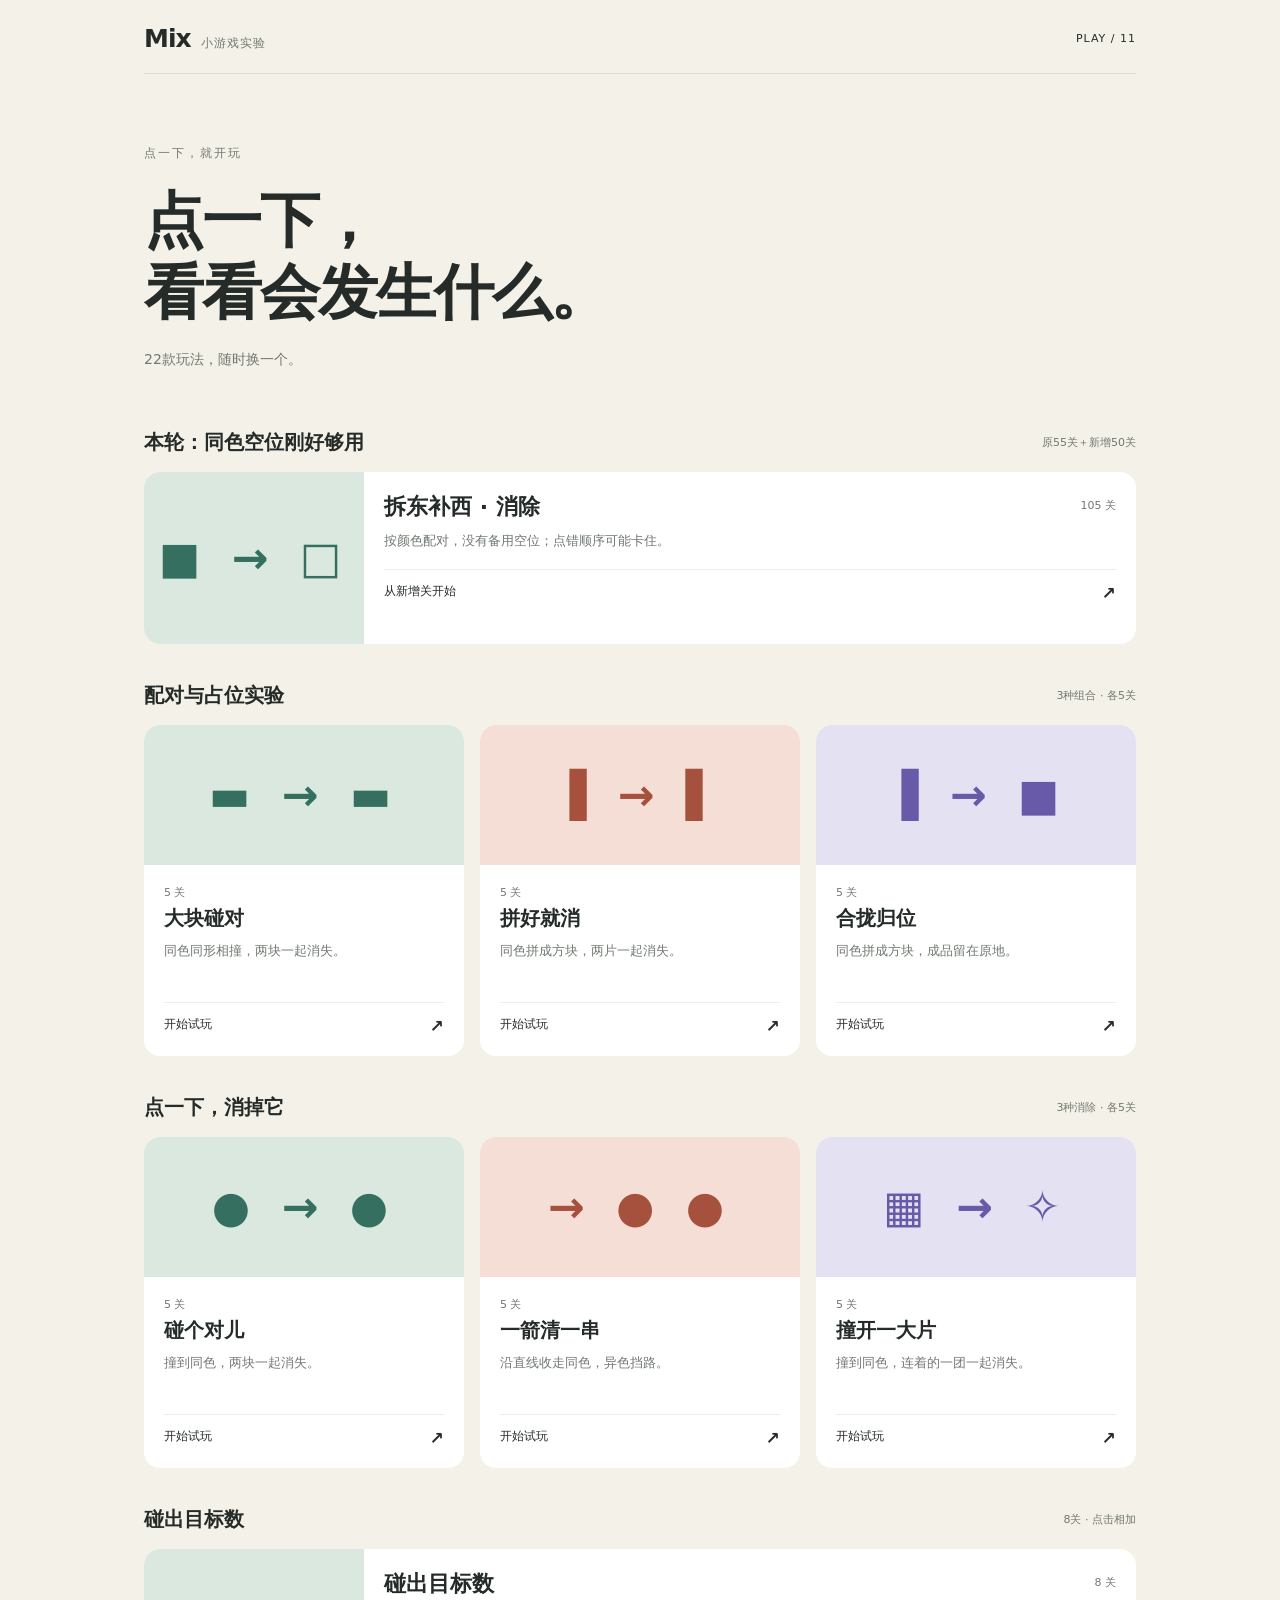
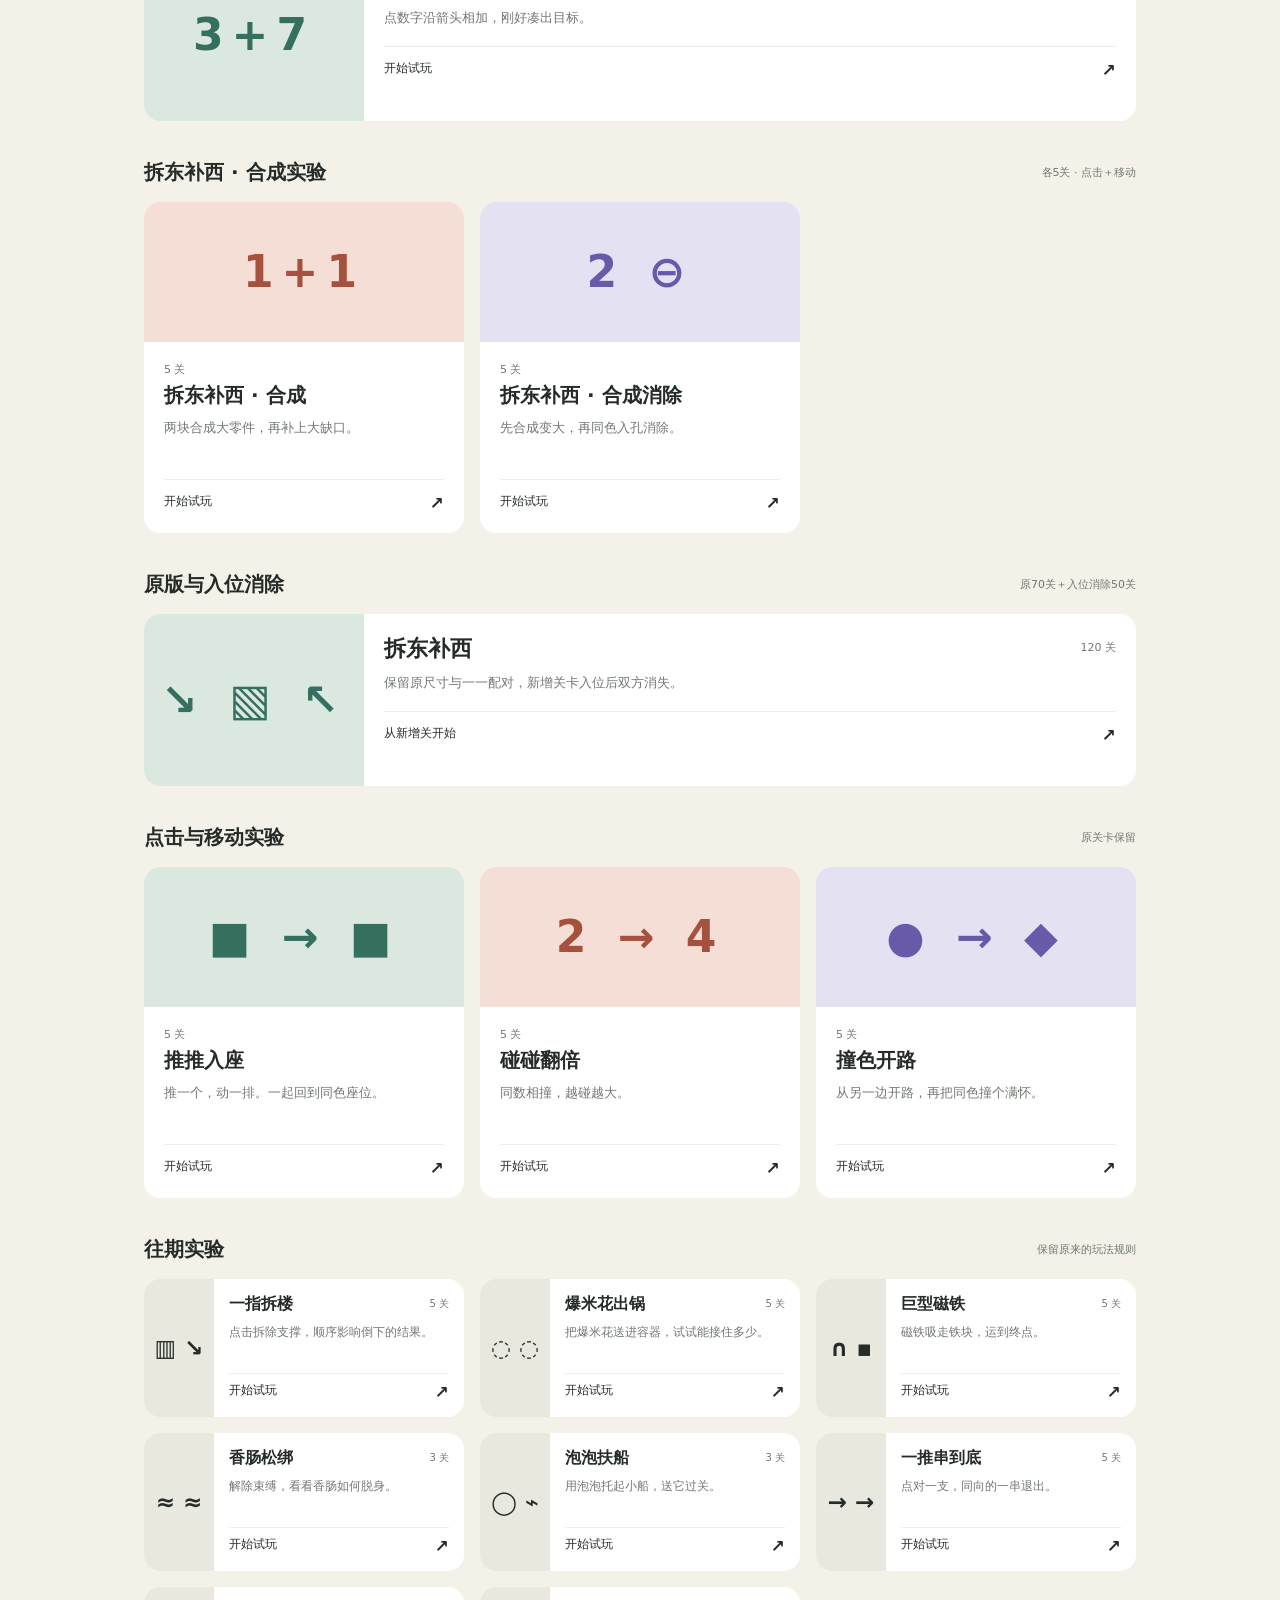
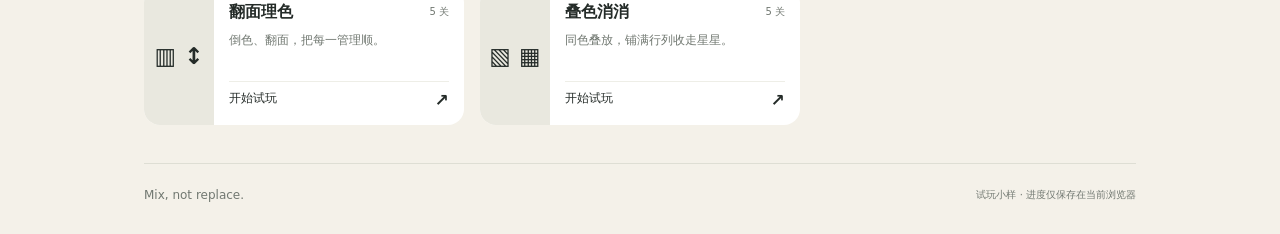
==== commit 4e1ab272: "Add 50 color-matching levels without spare slots" ====
--- a/index.html
+++ b/index.html
@@ -1 +1 @@
-<!doctype html><html lang="zh-CN"><head><meta charset="utf-8"><meta name="viewport" content="width=device-width,initial-scale=1,viewport-fit=cover"><meta name="theme-color" content="#f4f1e9"><title>Mix · 小游戏试玩目录</title><link rel="icon" href="data:,"><link rel="stylesheet" href="catalog.css?v=r10"><script>const p=new URLSearchParams(location.search);if(p.has('level')||['undo1','relief1'].includes(p.get('v')))location.replace('play.html?game=parts&'+p.toString());</script></head><body><main class="catalog"><header class="mast"><a class="brand" href="./">Mix<span>小游戏实验</span></a><span>PLAY / 10</span></header><section class="hero"><p class="eyebrow">点一下，就开玩</p><h1>点一下，<br>看看会发生什么。</h1><p>22款玩法，随时换一个。</p></section><section aria-labelledby="parts-title"><div class="section-head"><h2 id="parts-title">本轮：原版入位消除</h2><span>原70关＋新增50关</span></div><div class="grid featured"><a class="card mint" href="play.html?game=parts&amp;v=r10&amp;level=70" data-game="parts"><div class="art" aria-hidden="true">↘ ▧ ↖</div><div class="card-copy"><span class="count">120 关</span><h3>拆东补西</h3><p>保留原尺寸与一一配对，新增关卡入位后双方消失。</p><span class="enter">从新增关开始 <b>↗</b></span></div></a></div></section><section aria-labelledby="collision-title"><div class="section-head"><h2 id="collision-title">配对与占位实验</h2><span>3种组合 · 各5关</span></div><div class="grid new"><a class="card mint" href="play.html?game=bigpair" data-game="bigpair"><div class="art" aria-hidden="true">▬ → ▬</div><div class="card-copy"><span class="count">5 关</span><h3>大块碰对</h3><p>同色同形相撞，两块一起消失。</p><span class="enter">开始试玩 <b>↗</b></span></div></a><a class="card coral" href="play.html?game=fitclear" data-game="fitclear"><div class="art" aria-hidden="true">▐ → ▌</div><div class="card-copy"><span class="count">5 关</span><h3>拼好就消</h3><p>同色拼成方块，两片一起消失。</p><span class="enter">开始试玩 <b>↗</b></span></div></a><a class="card violet" href="play.html?game=fitlock" data-game="fitlock"><div class="art" aria-hidden="true">▐ → ■</div><div class="card-copy"><span class="count">5 关</span><h3>合拢归位</h3><p>同色拼成方块，成品留在原地。</p><span class="enter">开始试玩 <b>↗</b></span></div></a></div></section><section aria-labelledby="elimination-title"><div class="section-head"><h2 id="elimination-title">点一下，消掉它</h2><span>3种消除 · 各5关</span></div><div class="grid new"><a class="card mint" href="play.html?game=pairclear" data-game="pairclear"><div class="art" aria-hidden="true">● → ●</div><div class="card-copy"><span class="count">5 关</span><h3>碰个对儿</h3><p>撞到同色，两块一起消失。</p><span class="enter">开始试玩 <b>↗</b></span></div></a><a class="card coral" href="play.html?game=lineclear" data-game="lineclear"><div class="art" aria-hidden="true">→ ● ●</div><div class="card-copy"><span class="count">5 关</span><h3>一箭清一串</h3><p>沿直线收走同色，异色挡路。</p><span class="enter">开始试玩 <b>↗</b></span></div></a><a class="card violet" href="play.html?game=burstclear" data-game="burstclear"><div class="art" aria-hidden="true">▦ → ✧</div><div class="card-copy"><span class="count">5 关</span><h3>撞开一大片</h3><p>撞到同色，连着的一团一起消失。</p><span class="enter">开始试玩 <b>↗</b></span></div></a></div></section><section aria-labelledby="arithmetic-title"><div class="section-head"><h2 id="arithmetic-title">碰出目标数</h2><span>8关 · 点击相加</span></div><div class="grid featured"><a class="card mint" href="play.html?game=arithmetic" data-game="arithmetic"><div class="art" aria-hidden="true">3+7</div><div class="card-copy"><span class="count">8 关</span><h3>碰出目标数</h3><p>点数字沿箭头相加，刚好凑出目标。</p><span class="enter">开始试玩 <b>↗</b></span></div></a></div></section><section aria-labelledby="new-title"><div class="section-head"><h2 id="new-title">拆东补西 · 合成实验</h2><span>各5关 · 点击＋移动</span></div><div class="grid new"><a class="card coral" href="play.html?game=partsmerge" data-game="partsmerge"><div class="art" aria-hidden="true">1+1</div><div class="card-copy"><span class="count">5 关</span><h3>拆东补西 · 合成</h3><p>两块合成大零件，再补上大缺口。</p><span class="enter">开始试玩 <b>↗</b></span></div></a><a class="card violet" href="play.html?game=partsfusion" data-game="partsfusion"><div class="art" aria-hidden="true">2 ⊖</div><div class="card-copy"><span class="count">5 关</span><h3>拆东补西 · 合成消除</h3><p>先合成变大，再同色入孔消除。</p><span class="enter">开始试玩 <b>↗</b></span></div></a></div></section><section aria-labelledby="shared-hole-title"><div class="section-head"><h2 id="shared-hole-title">颜色共享实验</h2><span>55关 · 保留试玩</span></div><div class="grid featured"><a class="card mint" href="play.html?game=partsclear" data-game="partsclear"><div class="art" aria-hidden="true">■ → □</div><div class="card-copy"><span class="count">55 关</span><h3>拆东补西 · 消除</h3><p>同色空位可以替代，清完零件过关。</p><span class="enter">开始试玩 <b>↗</b></span></div></a></div></section><section aria-labelledby="previous-title"><div class="section-head"><h2 id="previous-title">点击与移动实验</h2><span>原关卡保留</span></div><div class="grid new previous"><a class="card mint" href="play.html?game=push" data-game="push"><div class="art" aria-hidden="true">■ → ■</div><div class="card-copy"><span class="count">5 关</span><h3>推推入座</h3><p>推一个，动一排。一起回到同色座位。</p><span class="enter">开始试玩 <b>↗</b></span></div></a><a class="card coral" href="play.html?game=merge" data-game="merge"><div class="art" aria-hidden="true">2 → 4</div><div class="card-copy"><span class="count">5 关</span><h3>碰碰翻倍</h3><p>同数相撞，越碰越大。</p><span class="enter">开始试玩 <b>↗</b></span></div></a><a class="card violet" href="play.html?game=color" data-game="color"><div class="art" aria-hidden="true">● → ◆</div><div class="card-copy"><span class="count">5 关</span><h3>撞色开路</h3><p>从另一边开路，再把同色撞个满怀。</p><span class="enter">开始试玩 <b>↗</b></span></div></a></div></section><section aria-labelledby="old-title"><div class="section-head"><h2 id="old-title">往期实验</h2><span>保留原来的玩法规则</span></div><div class="grid old"><a class="card " href="play.html?game=demolition" data-game="demolition"><div class="art" aria-hidden="true">▥ ↘</div><div class="card-copy"><span class="count">5 关</span><h3>一指拆楼</h3><p>点击拆除支撑，顺序影响倒下的结果。</p><span class="enter">开始试玩 <b>↗</b></span></div></a><a class="card " href="play.html?game=popcorn" data-game="popcorn"><div class="art" aria-hidden="true">◌ ◌</div><div class="card-copy"><span class="count">5 关</span><h3>爆米花出锅</h3><p>把爆米花送进容器，试试能接住多少。</p><span class="enter">开始试玩 <b>↗</b></span></div></a><a class="card " href="play.html?game=magnet" data-game="magnet"><div class="art" aria-hidden="true">∩ ▪</div><div class="card-copy"><span class="count">5 关</span><h3>巨型磁铁</h3><p>磁铁吸走铁块，运到终点。</p><span class="enter">开始试玩 <b>↗</b></span></div></a><a class="card " href="play.html?game=sausage" data-game="sausage"><div class="art" aria-hidden="true">≈ ≈</div><div class="card-copy"><span class="count">3 关</span><h3>香肠松绑</h3><p>解除束缚，看看香肠如何脱身。</p><span class="enter">开始试玩 <b>↗</b></span></div></a><a class="card " href="play.html?game=bubbles" data-game="bubbles"><div class="art" aria-hidden="true">◯ ⌁</div><div class="card-copy"><span class="count">3 关</span><h3>泡泡扶船</h3><p>用泡泡托起小船，送它过关。</p><span class="enter">开始试玩 <b>↗</b></span></div></a><a class="card " href="play.html?game=arrows" data-game="arrows"><div class="art" aria-hidden="true">→ →</div><div class="card-copy"><span class="count">5 关</span><h3>一推串到底</h3><p>点对一支，同向的一串退出。</p><span class="enter">开始试玩 <b>↗</b></span></div></a><a class="card " href="play.html?game=sort" data-game="sort"><div class="art" aria-hidden="true">▥ ↕</div><div class="card-copy"><span class="count">5 关</span><h3>翻面理色</h3><p>倒色、翻面，把每一管理顺。</p><span class="enter">开始试玩 <b>↗</b></span></div></a><a class="card " href="play.html?game=overlap" data-game="overlap"><div class="art" aria-hidden="true">▧ ▦</div><div class="card-copy"><span class="count">5 关</span><h3>叠色消消</h3><p>同色叠放，铺满行列收走星星。</p><span class="enter">开始试玩 <b>↗</b></span></div></a></div></section><footer>Mix, not replace.<span>试玩小样 · 进度仅保存在当前浏览器</span></footer></main></body></html>+<!doctype html><html lang="zh-CN"><head><meta charset="utf-8"><meta name="viewport" content="width=device-width,initial-scale=1,viewport-fit=cover"><meta name="theme-color" content="#f4f1e9"><title>Mix · 小游戏试玩目录</title><link rel="icon" href="data:,"><link rel="stylesheet" href="catalog.css?v=r11"><script>const p=new URLSearchParams(location.search);if(p.has('level')||['undo1','relief1'].includes(p.get('v')))location.replace('play.html?game=parts&'+p.toString());</script></head><body><main class="catalog"><header class="mast"><a class="brand" href="./">Mix<span>小游戏实验</span></a><span>PLAY / 11</span></header><section class="hero"><p class="eyebrow">点一下，就开玩</p><h1>点一下，<br>看看会发生什么。</h1><p>22款玩法，随时换一个。</p></section><section aria-labelledby="shared-hole-title"><div class="section-head"><h2 id="shared-hole-title">本轮：同色空位刚好够用</h2><span>原55关＋新增50关</span></div><div class="grid featured"><a class="card mint" href="play.html?game=partsclear&amp;v=r11&amp;level=55" data-game="partsclear"><div class="art" aria-hidden="true">■ → □</div><div class="card-copy"><span class="count">105 关</span><h3>拆东补西 · 消除</h3><p>按颜色配对，没有备用空位；点错顺序可能卡住。</p><span class="enter">从新增关开始 <b>↗</b></span></div></a></div></section><section aria-labelledby="collision-title"><div class="section-head"><h2 id="collision-title">配对与占位实验</h2><span>3种组合 · 各5关</span></div><div class="grid new"><a class="card mint" href="play.html?game=bigpair" data-game="bigpair"><div class="art" aria-hidden="true">▬ → ▬</div><div class="card-copy"><span class="count">5 关</span><h3>大块碰对</h3><p>同色同形相撞，两块一起消失。</p><span class="enter">开始试玩 <b>↗</b></span></div></a><a class="card coral" href="play.html?game=fitclear" data-game="fitclear"><div class="art" aria-hidden="true">▐ → ▌</div><div class="card-copy"><span class="count">5 关</span><h3>拼好就消</h3><p>同色拼成方块，两片一起消失。</p><span class="enter">开始试玩 <b>↗</b></span></div></a><a class="card violet" href="play.html?game=fitlock" data-game="fitlock"><div class="art" aria-hidden="true">▐ → ■</div><div class="card-copy"><span class="count">5 关</span><h3>合拢归位</h3><p>同色拼成方块，成品留在原地。</p><span class="enter">开始试玩 <b>↗</b></span></div></a></div></section><section aria-labelledby="elimination-title"><div class="section-head"><h2 id="elimination-title">点一下，消掉它</h2><span>3种消除 · 各5关</span></div><div class="grid new"><a class="card mint" href="play.html?game=pairclear" data-game="pairclear"><div class="art" aria-hidden="true">● → ●</div><div class="card-copy"><span class="count">5 关</span><h3>碰个对儿</h3><p>撞到同色，两块一起消失。</p><span class="enter">开始试玩 <b>↗</b></span></div></a><a class="card coral" href="play.html?game=lineclear" data-game="lineclear"><div class="art" aria-hidden="true">→ ● ●</div><div class="card-copy"><span class="count">5 关</span><h3>一箭清一串</h3><p>沿直线收走同色，异色挡路。</p><span class="enter">开始试玩 <b>↗</b></span></div></a><a class="card violet" href="play.html?game=burstclear" data-game="burstclear"><div class="art" aria-hidden="true">▦ → ✧</div><div class="card-copy"><span class="count">5 关</span><h3>撞开一大片</h3><p>撞到同色，连着的一团一起消失。</p><span class="enter">开始试玩 <b>↗</b></span></div></a></div></section><section aria-labelledby="arithmetic-title"><div class="section-head"><h2 id="arithmetic-title">碰出目标数</h2><span>8关 · 点击相加</span></div><div class="grid featured"><a class="card mint" href="play.html?game=arithmetic" data-game="arithmetic"><div class="art" aria-hidden="true">3+7</div><div class="card-copy"><span class="count">8 关</span><h3>碰出目标数</h3><p>点数字沿箭头相加，刚好凑出目标。</p><span class="enter">开始试玩 <b>↗</b></span></div></a></div></section><section aria-labelledby="new-title"><div class="section-head"><h2 id="new-title">拆东补西 · 合成实验</h2><span>各5关 · 点击＋移动</span></div><div class="grid new"><a class="card coral" href="play.html?game=partsmerge" data-game="partsmerge"><div class="art" aria-hidden="true">1+1</div><div class="card-copy"><span class="count">5 关</span><h3>拆东补西 · 合成</h3><p>两块合成大零件，再补上大缺口。</p><span class="enter">开始试玩 <b>↗</b></span></div></a><a class="card violet" href="play.html?game=partsfusion" data-game="partsfusion"><div class="art" aria-hidden="true">2 ⊖</div><div class="card-copy"><span class="count">5 关</span><h3>拆东补西 · 合成消除</h3><p>先合成变大，再同色入孔消除。</p><span class="enter">开始试玩 <b>↗</b></span></div></a></div></section><section aria-labelledby="parts-title"><div class="section-head"><h2 id="parts-title">原版与入位消除</h2><span>原70关＋入位消除50关</span></div><div class="grid featured"><a class="card mint" href="play.html?game=parts&amp;v=r11&amp;level=70" data-game="parts"><div class="art" aria-hidden="true">↘ ▧ ↖</div><div class="card-copy"><span class="count">120 关</span><h3>拆东补西</h3><p>保留原尺寸与一一配对，新增关卡入位后双方消失。</p><span class="enter">从新增关开始 <b>↗</b></span></div></a></div></section><section aria-labelledby="previous-title"><div class="section-head"><h2 id="previous-title">点击与移动实验</h2><span>原关卡保留</span></div><div class="grid new previous"><a class="card mint" href="play.html?game=push" data-game="push"><div class="art" aria-hidden="true">■ → ■</div><div class="card-copy"><span class="count">5 关</span><h3>推推入座</h3><p>推一个，动一排。一起回到同色座位。</p><span class="enter">开始试玩 <b>↗</b></span></div></a><a class="card coral" href="play.html?game=merge" data-game="merge"><div class="art" aria-hidden="true">2 → 4</div><div class="card-copy"><span class="count">5 关</span><h3>碰碰翻倍</h3><p>同数相撞，越碰越大。</p><span class="enter">开始试玩 <b>↗</b></span></div></a><a class="card violet" href="play.html?game=color" data-game="color"><div class="art" aria-hidden="true">● → ◆</div><div class="card-copy"><span class="count">5 关</span><h3>撞色开路</h3><p>从另一边开路，再把同色撞个满怀。</p><span class="enter">开始试玩 <b>↗</b></span></div></a></div></section><section aria-labelledby="old-title"><div class="section-head"><h2 id="old-title">往期实验</h2><span>保留原来的玩法规则</span></div><div class="grid old"><a class="card " href="play.html?game=demolition" data-game="demolition"><div class="art" aria-hidden="true">▥ ↘</div><div class="card-copy"><span class="count">5 关</span><h3>一指拆楼</h3><p>点击拆除支撑，顺序影响倒下的结果。</p><span class="enter">开始试玩 <b>↗</b></span></div></a><a class="card " href="play.html?game=popcorn" data-game="popcorn"><div class="art" aria-hidden="true">◌ ◌</div><div class="card-copy"><span class="count">5 关</span><h3>爆米花出锅</h3><p>把爆米花送进容器，试试能接住多少。</p><span class="enter">开始试玩 <b>↗</b></span></div></a><a class="card " href="play.html?game=magnet" data-game="magnet"><div class="art" aria-hidden="true">∩ ▪</div><div class="card-copy"><span class="count">5 关</span><h3>巨型磁铁</h3><p>磁铁吸走铁块，运到终点。</p><span class="enter">开始试玩 <b>↗</b></span></div></a><a class="card " href="play.html?game=sausage" data-game="sausage"><div class="art" aria-hidden="true">≈ ≈</div><div class="card-copy"><span class="count">3 关</span><h3>香肠松绑</h3><p>解除束缚，看看香肠如何脱身。</p><span class="enter">开始试玩 <b>↗</b></span></div></a><a class="card " href="play.html?game=bubbles" data-game="bubbles"><div class="art" aria-hidden="true">◯ ⌁</div><div class="card-copy"><span class="count">3 关</span><h3>泡泡扶船</h3><p>用泡泡托起小船，送它过关。</p><span class="enter">开始试玩 <b>↗</b></span></div></a><a class="card " href="play.html?game=arrows" data-game="arrows"><div class="art" aria-hidden="true">→ →</div><div class="card-copy"><span class="count">5 关</span><h3>一推串到底</h3><p>点对一支，同向的一串退出。</p><span class="enter">开始试玩 <b>↗</b></span></div></a><a class="card " href="play.html?game=sort" data-game="sort"><div class="art" aria-hidden="true">▥ ↕</div><div class="card-copy"><span class="count">5 关</span><h3>翻面理色</h3><p>倒色、翻面，把每一管理顺。</p><span class="enter">开始试玩 <b>↗</b></span></div></a><a class="card " href="play.html?game=overlap" data-game="overlap"><div class="art" aria-hidden="true">▧ ▦</div><div class="card-copy"><span class="count">5 关</span><h3>叠色消消</h3><p>同色叠放，铺满行列收走星星。</p><span class="enter">开始试玩 <b>↗</b></span></div></a></div></section><footer>Mix, not replace.<span>试玩小样 · 进度仅保存在当前浏览器</span></footer></main></body></html>
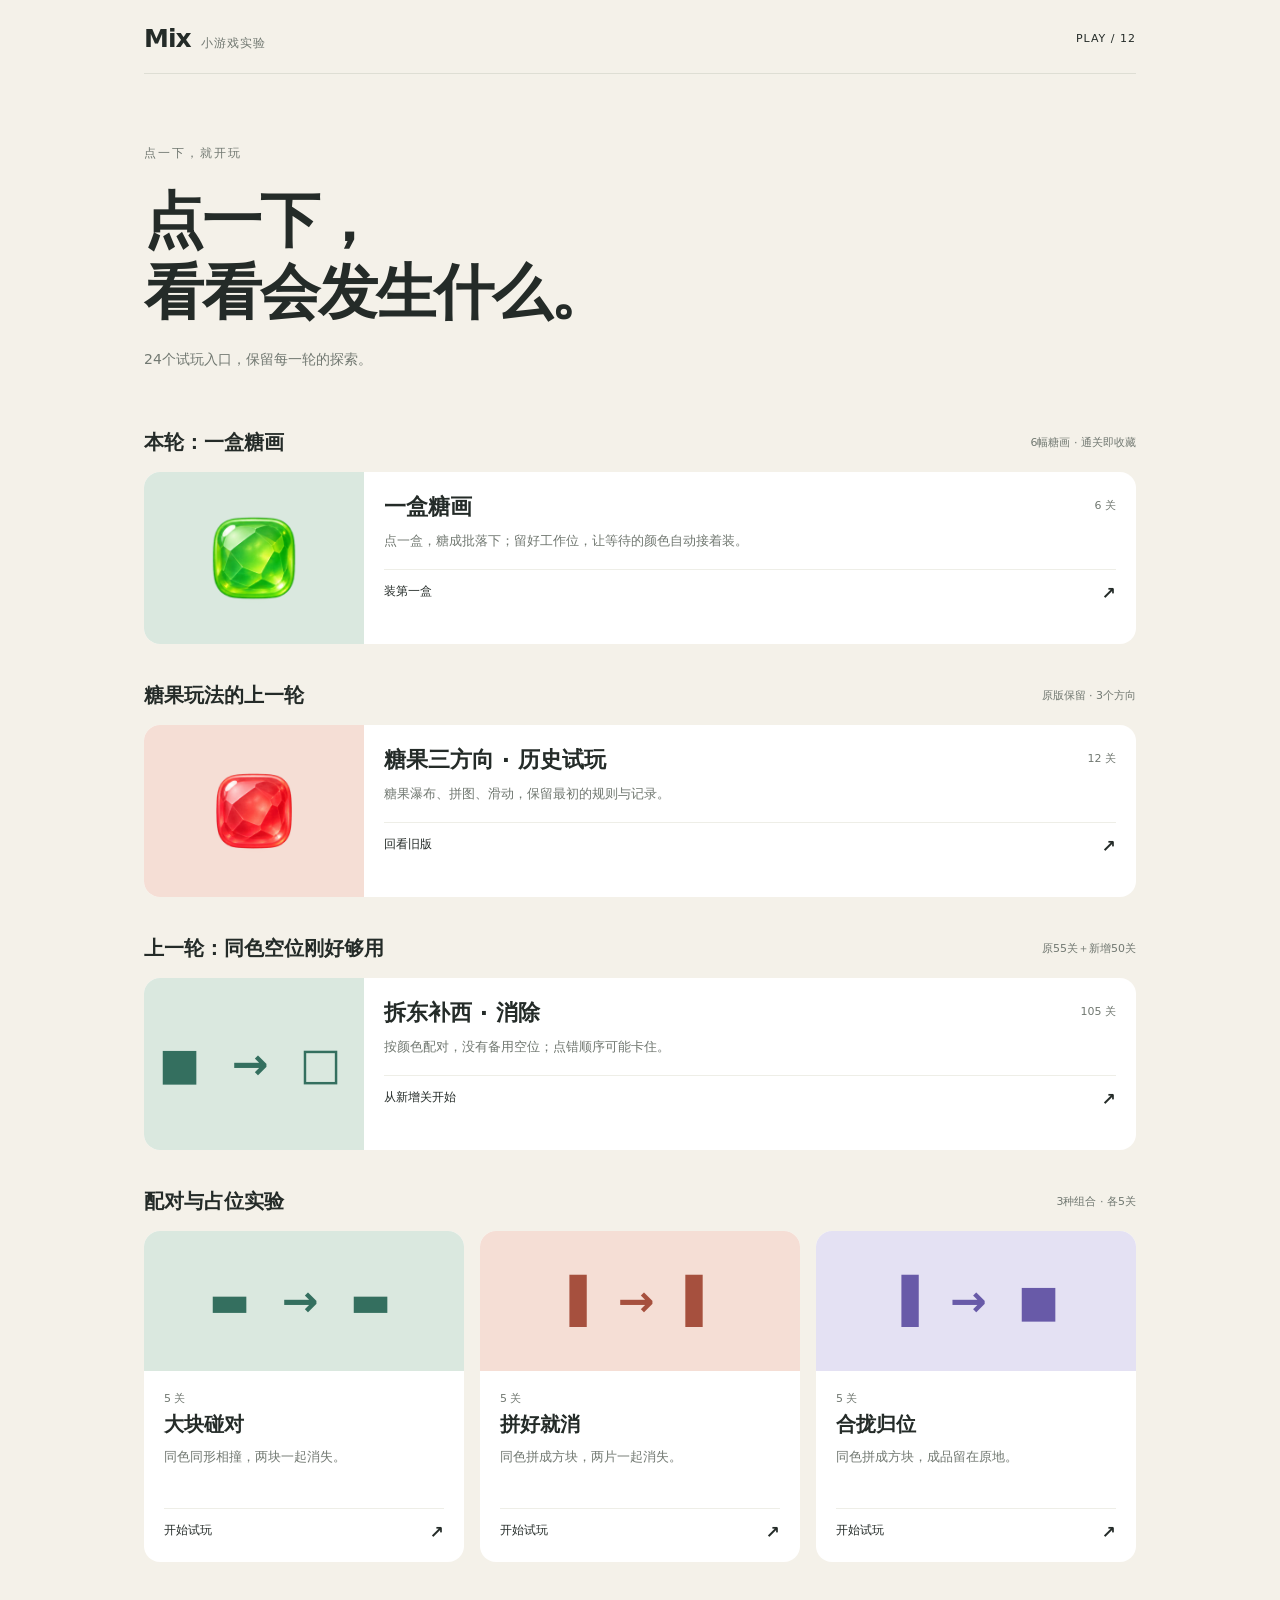
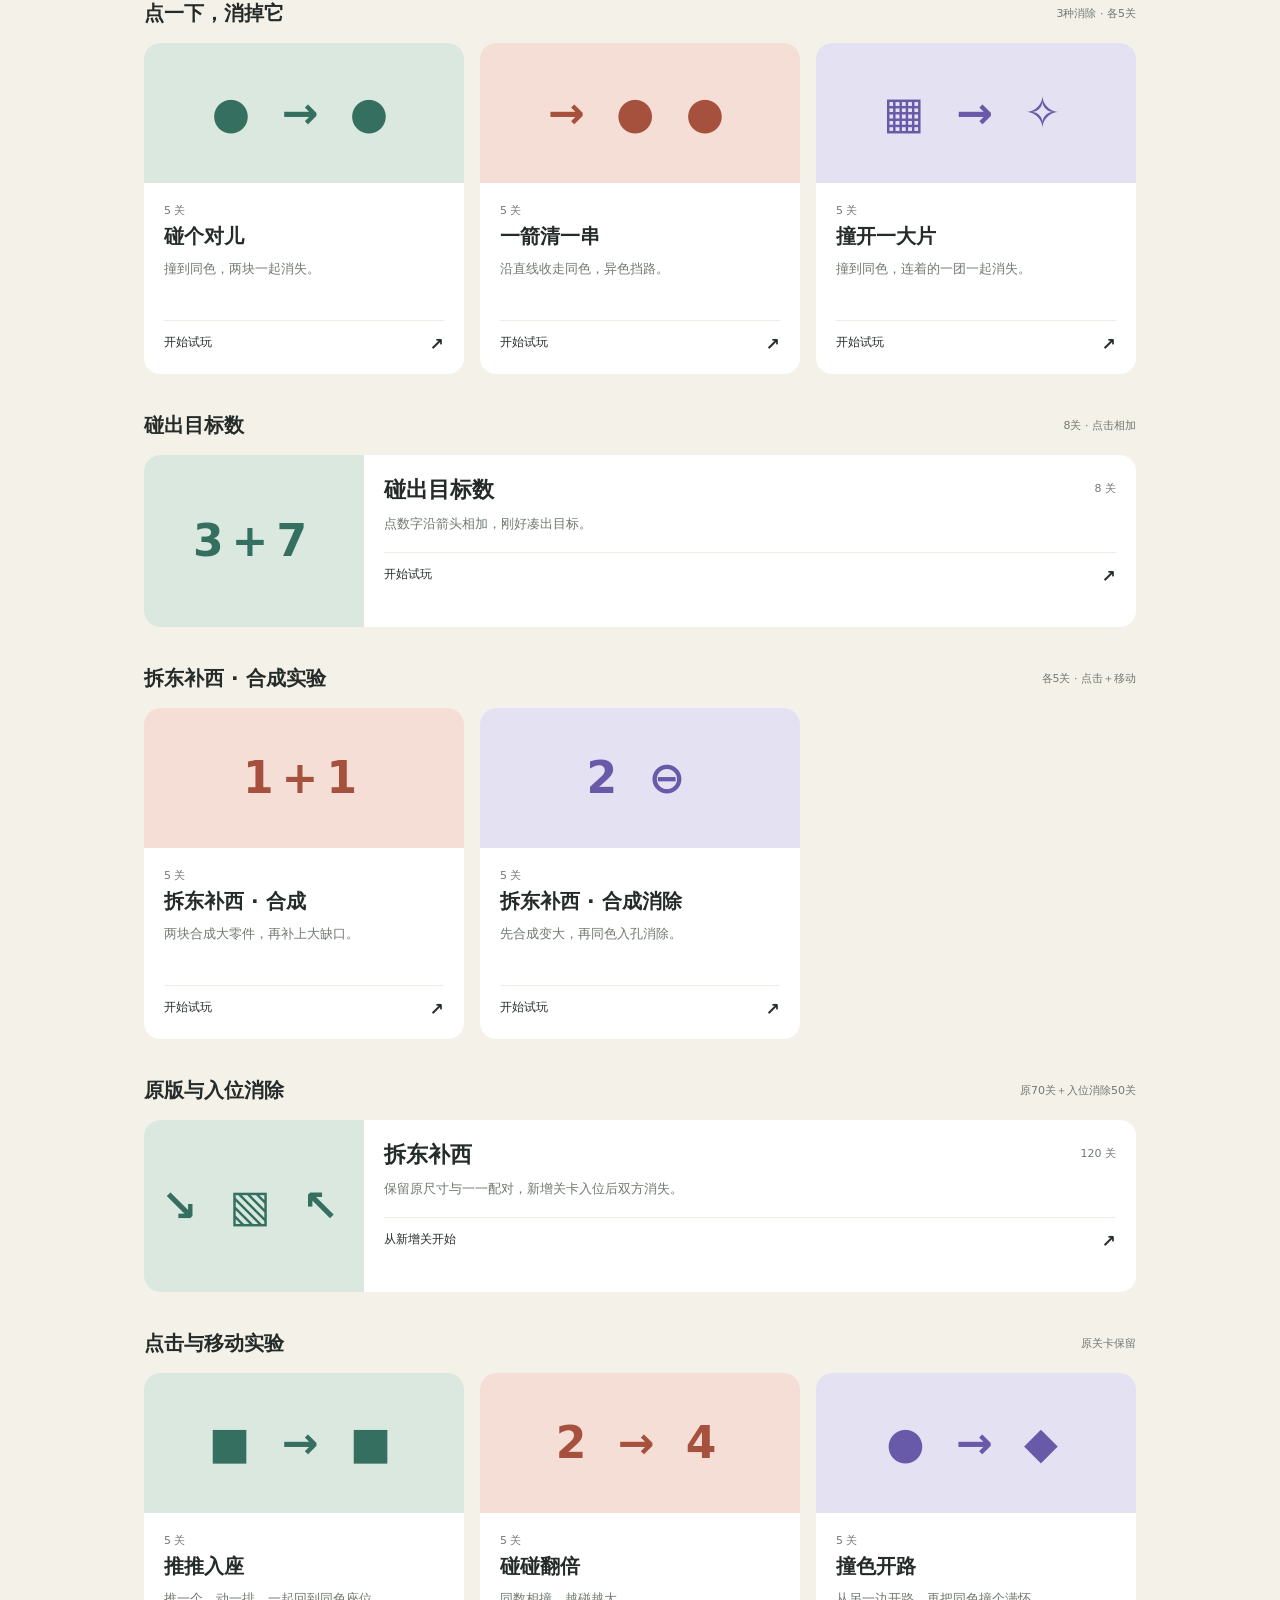
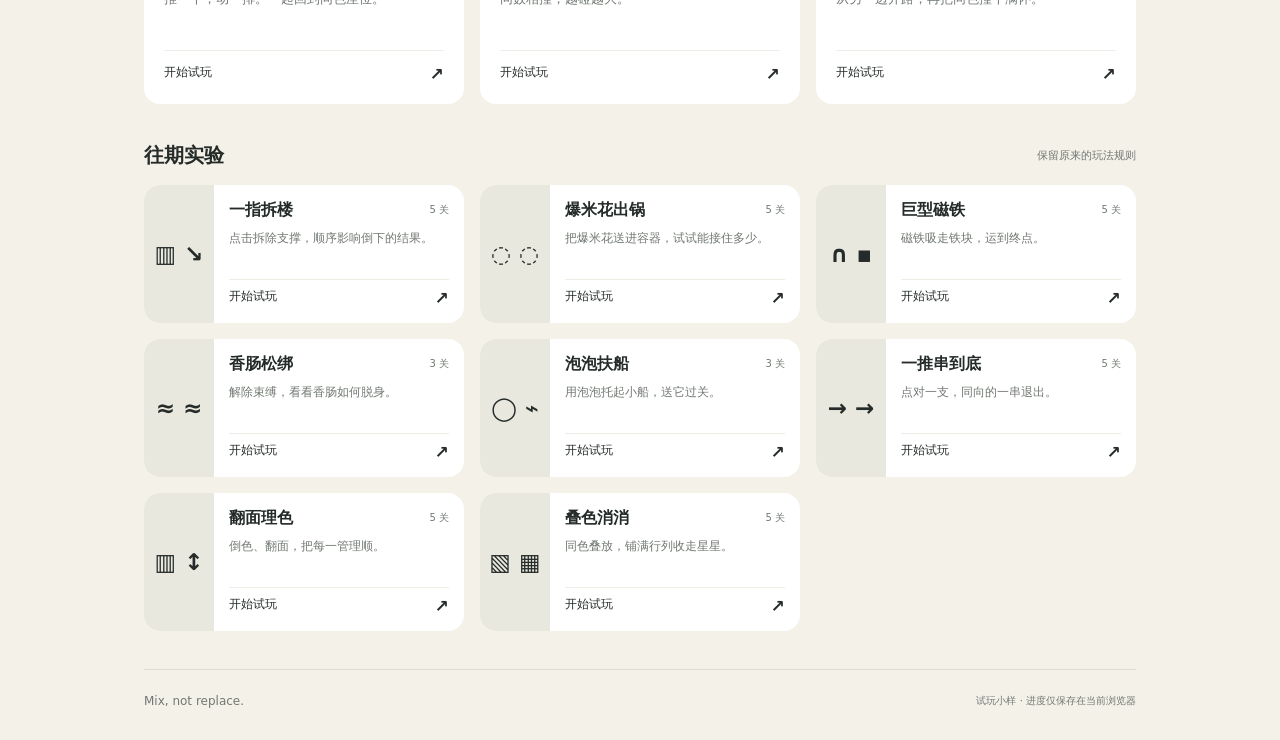
==== commit 54f95eb2: "Add candy batch-fill trials and preserve earlier candy modes" ====
--- a/index.html
+++ b/index.html
@@ -1 +1 @@
-<!doctype html><html lang="zh-CN"><head><meta charset="utf-8"><meta name="viewport" content="width=device-width,initial-scale=1,viewport-fit=cover"><meta name="theme-color" content="#f4f1e9"><title>Mix · 小游戏试玩目录</title><link rel="icon" href="data:,"><link rel="stylesheet" href="catalog.css?v=r11"><script>const p=new URLSearchParams(location.search);if(p.has('level')||['undo1','relief1'].includes(p.get('v')))location.replace('play.html?game=parts&'+p.toString());</script></head><body><main class="catalog"><header class="mast"><a class="brand" href="./">Mix<span>小游戏实验</span></a><span>PLAY / 11</span></header><section class="hero"><p class="eyebrow">点一下，就开玩</p><h1>点一下，<br>看看会发生什么。</h1><p>22款玩法，随时换一个。</p></section><section aria-labelledby="shared-hole-title"><div class="section-head"><h2 id="shared-hole-title">本轮：同色空位刚好够用</h2><span>原55关＋新增50关</span></div><div class="grid featured"><a class="card mint" href="play.html?game=partsclear&amp;v=r11&amp;level=55" data-game="partsclear"><div class="art" aria-hidden="true">■ → □</div><div class="card-copy"><span class="count">105 关</span><h3>拆东补西 · 消除</h3><p>按颜色配对，没有备用空位；点错顺序可能卡住。</p><span class="enter">从新增关开始 <b>↗</b></span></div></a></div></section><section aria-labelledby="collision-title"><div class="section-head"><h2 id="collision-title">配对与占位实验</h2><span>3种组合 · 各5关</span></div><div class="grid new"><a class="card mint" href="play.html?game=bigpair" data-game="bigpair"><div class="art" aria-hidden="true">▬ → ▬</div><div class="card-copy"><span class="count">5 关</span><h3>大块碰对</h3><p>同色同形相撞，两块一起消失。</p><span class="enter">开始试玩 <b>↗</b></span></div></a><a class="card coral" href="play.html?game=fitclear" data-game="fitclear"><div class="art" aria-hidden="true">▐ → ▌</div><div class="card-copy"><span class="count">5 关</span><h3>拼好就消</h3><p>同色拼成方块，两片一起消失。</p><span class="enter">开始试玩 <b>↗</b></span></div></a><a class="card violet" href="play.html?game=fitlock" data-game="fitlock"><div class="art" aria-hidden="true">▐ → ■</div><div class="card-copy"><span class="count">5 关</span><h3>合拢归位</h3><p>同色拼成方块，成品留在原地。</p><span class="enter">开始试玩 <b>↗</b></span></div></a></div></section><section aria-labelledby="elimination-title"><div class="section-head"><h2 id="elimination-title">点一下，消掉它</h2><span>3种消除 · 各5关</span></div><div class="grid new"><a class="card mint" href="play.html?game=pairclear" data-game="pairclear"><div class="art" aria-hidden="true">● → ●</div><div class="card-copy"><span class="count">5 关</span><h3>碰个对儿</h3><p>撞到同色，两块一起消失。</p><span class="enter">开始试玩 <b>↗</b></span></div></a><a class="card coral" href="play.html?game=lineclear" data-game="lineclear"><div class="art" aria-hidden="true">→ ● ●</div><div class="card-copy"><span class="count">5 关</span><h3>一箭清一串</h3><p>沿直线收走同色，异色挡路。</p><span class="enter">开始试玩 <b>↗</b></span></div></a><a class="card violet" href="play.html?game=burstclear" data-game="burstclear"><div class="art" aria-hidden="true">▦ → ✧</div><div class="card-copy"><span class="count">5 关</span><h3>撞开一大片</h3><p>撞到同色，连着的一团一起消失。</p><span class="enter">开始试玩 <b>↗</b></span></div></a></div></section><section aria-labelledby="arithmetic-title"><div class="section-head"><h2 id="arithmetic-title">碰出目标数</h2><span>8关 · 点击相加</span></div><div class="grid featured"><a class="card mint" href="play.html?game=arithmetic" data-game="arithmetic"><div class="art" aria-hidden="true">3+7</div><div class="card-copy"><span class="count">8 关</span><h3>碰出目标数</h3><p>点数字沿箭头相加，刚好凑出目标。</p><span class="enter">开始试玩 <b>↗</b></span></div></a></div></section><section aria-labelledby="new-title"><div class="section-head"><h2 id="new-title">拆东补西 · 合成实验</h2><span>各5关 · 点击＋移动</span></div><div class="grid new"><a class="card coral" href="play.html?game=partsmerge" data-game="partsmerge"><div class="art" aria-hidden="true">1+1</div><div class="card-copy"><span class="count">5 关</span><h3>拆东补西 · 合成</h3><p>两块合成大零件，再补上大缺口。</p><span class="enter">开始试玩 <b>↗</b></span></div></a><a class="card violet" href="play.html?game=partsfusion" data-game="partsfusion"><div class="art" aria-hidden="true">2 ⊖</div><div class="card-copy"><span class="count">5 关</span><h3>拆东补西 · 合成消除</h3><p>先合成变大，再同色入孔消除。</p><span class="enter">开始试玩 <b>↗</b></span></div></a></div></section><section aria-labelledby="parts-title"><div class="section-head"><h2 id="parts-title">原版与入位消除</h2><span>原70关＋入位消除50关</span></div><div class="grid featured"><a class="card mint" href="play.html?game=parts&amp;v=r11&amp;level=70" data-game="parts"><div class="art" aria-hidden="true">↘ ▧ ↖</div><div class="card-copy"><span class="count">120 关</span><h3>拆东补西</h3><p>保留原尺寸与一一配对，新增关卡入位后双方消失。</p><span class="enter">从新增关开始 <b>↗</b></span></div></a></div></section><section aria-labelledby="previous-title"><div class="section-head"><h2 id="previous-title">点击与移动实验</h2><span>原关卡保留</span></div><div class="grid new previous"><a class="card mint" href="play.html?game=push" data-game="push"><div class="art" aria-hidden="true">■ → ■</div><div class="card-copy"><span class="count">5 关</span><h3>推推入座</h3><p>推一个，动一排。一起回到同色座位。</p><span class="enter">开始试玩 <b>↗</b></span></div></a><a class="card coral" href="play.html?game=merge" data-game="merge"><div class="art" aria-hidden="true">2 → 4</div><div class="card-copy"><span class="count">5 关</span><h3>碰碰翻倍</h3><p>同数相撞，越碰越大。</p><span class="enter">开始试玩 <b>↗</b></span></div></a><a class="card violet" href="play.html?game=color" data-game="color"><div class="art" aria-hidden="true">● → ◆</div><div class="card-copy"><span class="count">5 关</span><h3>撞色开路</h3><p>从另一边开路，再把同色撞个满怀。</p><span class="enter">开始试玩 <b>↗</b></span></div></a></div></section><section aria-labelledby="old-title"><div class="section-head"><h2 id="old-title">往期实验</h2><span>保留原来的玩法规则</span></div><div class="grid old"><a class="card " href="play.html?game=demolition" data-game="demolition"><div class="art" aria-hidden="true">▥ ↘</div><div class="card-copy"><span class="count">5 关</span><h3>一指拆楼</h3><p>点击拆除支撑，顺序影响倒下的结果。</p><span class="enter">开始试玩 <b>↗</b></span></div></a><a class="card " href="play.html?game=popcorn" data-game="popcorn"><div class="art" aria-hidden="true">◌ ◌</div><div class="card-copy"><span class="count">5 关</span><h3>爆米花出锅</h3><p>把爆米花送进容器，试试能接住多少。</p><span class="enter">开始试玩 <b>↗</b></span></div></a><a class="card " href="play.html?game=magnet" data-game="magnet"><div class="art" aria-hidden="true">∩ ▪</div><div class="card-copy"><span class="count">5 关</span><h3>巨型磁铁</h3><p>磁铁吸走铁块，运到终点。</p><span class="enter">开始试玩 <b>↗</b></span></div></a><a class="card " href="play.html?game=sausage" data-game="sausage"><div class="art" aria-hidden="true">≈ ≈</div><div class="card-copy"><span class="count">3 关</span><h3>香肠松绑</h3><p>解除束缚，看看香肠如何脱身。</p><span class="enter">开始试玩 <b>↗</b></span></div></a><a class="card " href="play.html?game=bubbles" data-game="bubbles"><div class="art" aria-hidden="true">◯ ⌁</div><div class="card-copy"><span class="count">3 关</span><h3>泡泡扶船</h3><p>用泡泡托起小船，送它过关。</p><span class="enter">开始试玩 <b>↗</b></span></div></a><a class="card " href="play.html?game=arrows" data-game="arrows"><div class="art" aria-hidden="true">→ →</div><div class="card-copy"><span class="count">5 关</span><h3>一推串到底</h3><p>点对一支，同向的一串退出。</p><span class="enter">开始试玩 <b>↗</b></span></div></a><a class="card " href="play.html?game=sort" data-game="sort"><div class="art" aria-hidden="true">▥ ↕</div><div class="card-copy"><span class="count">5 关</span><h3>翻面理色</h3><p>倒色、翻面，把每一管理顺。</p><span class="enter">开始试玩 <b>↗</b></span></div></a><a class="card " href="play.html?game=overlap" data-game="overlap"><div class="art" aria-hidden="true">▧ ▦</div><div class="card-copy"><span class="count">5 关</span><h3>叠色消消</h3><p>同色叠放，铺满行列收走星星。</p><span class="enter">开始试玩 <b>↗</b></span></div></a></div></section><footer>Mix, not replace.<span>试玩小样 · 进度仅保存在当前浏览器</span></footer></main></body></html>+<!doctype html><html lang="zh-CN"><head><meta charset="utf-8"><meta name="viewport" content="width=device-width,initial-scale=1,viewport-fit=cover"><meta name="theme-color" content="#f4f1e9"><title>Mix · 小游戏试玩目录</title><link rel="icon" href="data:,"><link rel="stylesheet" href="catalog.css?v=r12"><script>const p=new URLSearchParams(location.search);if(p.has('level')||['undo1','relief1'].includes(p.get('v')))location.replace('play.html?game=parts&'+p.toString());</script></head><body><main class="catalog"><header class="mast"><a class="brand" href="./">Mix<span>小游戏实验</span></a><span>PLAY / 12</span></header><section class="hero"><p class="eyebrow">点一下，就开玩</p><h1>点一下，<br>看看会发生什么。</h1><p>24个试玩入口，保留每一轮的探索。</p></section><section aria-labelledby="candy-batch-title"><div class="section-head"><h2 id="candy-batch-title">本轮：一盒糖画</h2><span>6幅糖画 · 通关即收藏</span></div><div class="grid featured"><a class="card mint" href="games/candy-batch/index.html?v=1" data-game="candybatch"><div class="art" aria-hidden="true"><img src="games/candy-batch/assets/art/candy-mint.png" width="120" height="120" alt="" style="object-fit:contain;max-width:100%"></div><div class="card-copy"><span class="count">6 关</span><h3>一盒糖画</h3><p>点一盒，糖成批落下；留好工作位，让等待的颜色自动接着装。</p><span class="enter">装第一盒 <b>↗</b></span></div></a></div></section><section aria-labelledby="candy-history-title"><div class="section-head"><h2 id="candy-history-title">糖果玩法的上一轮</h2><span>原版保留 · 3个方向</span></div><div class="grid featured"><a class="card coral" href="play.html?game=candytrials&amp;v=r12" data-game="candytrials"><div class="art" aria-hidden="true"><img src="games/candy-trials/assets/art/candy-coral.png" width="110" height="110" alt="" style="object-fit:contain;max-width:100%"></div><div class="card-copy"><span class="count">12 关</span><h3>糖果三方向 · 历史试玩</h3><p>糖果瀑布、拼图、滑动，保留最初的规则与记录。</p><span class="enter">回看旧版 <b>↗</b></span></div></a></div></section><section aria-labelledby="shared-hole-title"><div class="section-head"><h2 id="shared-hole-title">上一轮：同色空位刚好够用</h2><span>原55关＋新增50关</span></div><div class="grid featured"><a class="card mint" href="play.html?game=partsclear&amp;v=r11&amp;level=55" data-game="partsclear"><div class="art" aria-hidden="true">■ → □</div><div class="card-copy"><span class="count">105 关</span><h3>拆东补西 · 消除</h3><p>按颜色配对，没有备用空位；点错顺序可能卡住。</p><span class="enter">从新增关开始 <b>↗</b></span></div></a></div></section><section aria-labelledby="collision-title"><div class="section-head"><h2 id="collision-title">配对与占位实验</h2><span>3种组合 · 各5关</span></div><div class="grid new"><a class="card mint" href="play.html?game=bigpair" data-game="bigpair"><div class="art" aria-hidden="true">▬ → ▬</div><div class="card-copy"><span class="count">5 关</span><h3>大块碰对</h3><p>同色同形相撞，两块一起消失。</p><span class="enter">开始试玩 <b>↗</b></span></div></a><a class="card coral" href="play.html?game=fitclear" data-game="fitclear"><div class="art" aria-hidden="true">▐ → ▌</div><div class="card-copy"><span class="count">5 关</span><h3>拼好就消</h3><p>同色拼成方块，两片一起消失。</p><span class="enter">开始试玩 <b>↗</b></span></div></a><a class="card violet" href="play.html?game=fitlock" data-game="fitlock"><div class="art" aria-hidden="true">▐ → ■</div><div class="card-copy"><span class="count">5 关</span><h3>合拢归位</h3><p>同色拼成方块，成品留在原地。</p><span class="enter">开始试玩 <b>↗</b></span></div></a></div></section><section aria-labelledby="elimination-title"><div class="section-head"><h2 id="elimination-title">点一下，消掉它</h2><span>3种消除 · 各5关</span></div><div class="grid new"><a class="card mint" href="play.html?game=pairclear" data-game="pairclear"><div class="art" aria-hidden="true">● → ●</div><div class="card-copy"><span class="count">5 关</span><h3>碰个对儿</h3><p>撞到同色，两块一起消失。</p><span class="enter">开始试玩 <b>↗</b></span></div></a><a class="card coral" href="play.html?game=lineclear" data-game="lineclear"><div class="art" aria-hidden="true">→ ● ●</div><div class="card-copy"><span class="count">5 关</span><h3>一箭清一串</h3><p>沿直线收走同色，异色挡路。</p><span class="enter">开始试玩 <b>↗</b></span></div></a><a class="card violet" href="play.html?game=burstclear" data-game="burstclear"><div class="art" aria-hidden="true">▦ → ✧</div><div class="card-copy"><span class="count">5 关</span><h3>撞开一大片</h3><p>撞到同色，连着的一团一起消失。</p><span class="enter">开始试玩 <b>↗</b></span></div></a></div></section><section aria-labelledby="arithmetic-title"><div class="section-head"><h2 id="arithmetic-title">碰出目标数</h2><span>8关 · 点击相加</span></div><div class="grid featured"><a class="card mint" href="play.html?game=arithmetic" data-game="arithmetic"><div class="art" aria-hidden="true">3+7</div><div class="card-copy"><span class="count">8 关</span><h3>碰出目标数</h3><p>点数字沿箭头相加，刚好凑出目标。</p><span class="enter">开始试玩 <b>↗</b></span></div></a></div></section><section aria-labelledby="new-title"><div class="section-head"><h2 id="new-title">拆东补西 · 合成实验</h2><span>各5关 · 点击＋移动</span></div><div class="grid new"><a class="card coral" href="play.html?game=partsmerge" data-game="partsmerge"><div class="art" aria-hidden="true">1+1</div><div class="card-copy"><span class="count">5 关</span><h3>拆东补西 · 合成</h3><p>两块合成大零件，再补上大缺口。</p><span class="enter">开始试玩 <b>↗</b></span></div></a><a class="card violet" href="play.html?game=partsfusion" data-game="partsfusion"><div class="art" aria-hidden="true">2 ⊖</div><div class="card-copy"><span class="count">5 关</span><h3>拆东补西 · 合成消除</h3><p>先合成变大，再同色入孔消除。</p><span class="enter">开始试玩 <b>↗</b></span></div></a></div></section><section aria-labelledby="parts-title"><div class="section-head"><h2 id="parts-title">原版与入位消除</h2><span>原70关＋入位消除50关</span></div><div class="grid featured"><a class="card mint" href="play.html?game=parts&amp;v=r11&amp;level=70" data-game="parts"><div class="art" aria-hidden="true">↘ ▧ ↖</div><div class="card-copy"><span class="count">120 关</span><h3>拆东补西</h3><p>保留原尺寸与一一配对，新增关卡入位后双方消失。</p><span class="enter">从新增关开始 <b>↗</b></span></div></a></div></section><section aria-labelledby="previous-title"><div class="section-head"><h2 id="previous-title">点击与移动实验</h2><span>原关卡保留</span></div><div class="grid new previous"><a class="card mint" href="play.html?game=push" data-game="push"><div class="art" aria-hidden="true">■ → ■</div><div class="card-copy"><span class="count">5 关</span><h3>推推入座</h3><p>推一个，动一排。一起回到同色座位。</p><span class="enter">开始试玩 <b>↗</b></span></div></a><a class="card coral" href="play.html?game=merge" data-game="merge"><div class="art" aria-hidden="true">2 → 4</div><div class="card-copy"><span class="count">5 关</span><h3>碰碰翻倍</h3><p>同数相撞，越碰越大。</p><span class="enter">开始试玩 <b>↗</b></span></div></a><a class="card violet" href="play.html?game=color" data-game="color"><div class="art" aria-hidden="true">● → ◆</div><div class="card-copy"><span class="count">5 关</span><h3>撞色开路</h3><p>从另一边开路，再把同色撞个满怀。</p><span class="enter">开始试玩 <b>↗</b></span></div></a></div></section><section aria-labelledby="old-title"><div class="section-head"><h2 id="old-title">往期实验</h2><span>保留原来的玩法规则</span></div><div class="grid old"><a class="card " href="play.html?game=demolition" data-game="demolition"><div class="art" aria-hidden="true">▥ ↘</div><div class="card-copy"><span class="count">5 关</span><h3>一指拆楼</h3><p>点击拆除支撑，顺序影响倒下的结果。</p><span class="enter">开始试玩 <b>↗</b></span></div></a><a class="card " href="play.html?game=popcorn" data-game="popcorn"><div class="art" aria-hidden="true">◌ ◌</div><div class="card-copy"><span class="count">5 关</span><h3>爆米花出锅</h3><p>把爆米花送进容器，试试能接住多少。</p><span class="enter">开始试玩 <b>↗</b></span></div></a><a class="card " href="play.html?game=magnet" data-game="magnet"><div class="art" aria-hidden="true">∩ ▪</div><div class="card-copy"><span class="count">5 关</span><h3>巨型磁铁</h3><p>磁铁吸走铁块，运到终点。</p><span class="enter">开始试玩 <b>↗</b></span></div></a><a class="card " href="play.html?game=sausage" data-game="sausage"><div class="art" aria-hidden="true">≈ ≈</div><div class="card-copy"><span class="count">3 关</span><h3>香肠松绑</h3><p>解除束缚，看看香肠如何脱身。</p><span class="enter">开始试玩 <b>↗</b></span></div></a><a class="card " href="play.html?game=bubbles" data-game="bubbles"><div class="art" aria-hidden="true">◯ ⌁</div><div class="card-copy"><span class="count">3 关</span><h3>泡泡扶船</h3><p>用泡泡托起小船，送它过关。</p><span class="enter">开始试玩 <b>↗</b></span></div></a><a class="card " href="play.html?game=arrows" data-game="arrows"><div class="art" aria-hidden="true">→ →</div><div class="card-copy"><span class="count">5 关</span><h3>一推串到底</h3><p>点对一支，同向的一串退出。</p><span class="enter">开始试玩 <b>↗</b></span></div></a><a class="card " href="play.html?game=sort" data-game="sort"><div class="art" aria-hidden="true">▥ ↕</div><div class="card-copy"><span class="count">5 关</span><h3>翻面理色</h3><p>倒色、翻面，把每一管理顺。</p><span class="enter">开始试玩 <b>↗</b></span></div></a><a class="card " href="play.html?game=overlap" data-game="overlap"><div class="art" aria-hidden="true">▧ ▦</div><div class="card-copy"><span class="count">5 关</span><h3>叠色消消</h3><p>同色叠放，铺满行列收走星星。</p><span class="enter">开始试玩 <b>↗</b></span></div></a></div></section><footer>Mix, not replace.<span>试玩小样 · 进度仅保存在当前浏览器</span></footer></main></body></html>
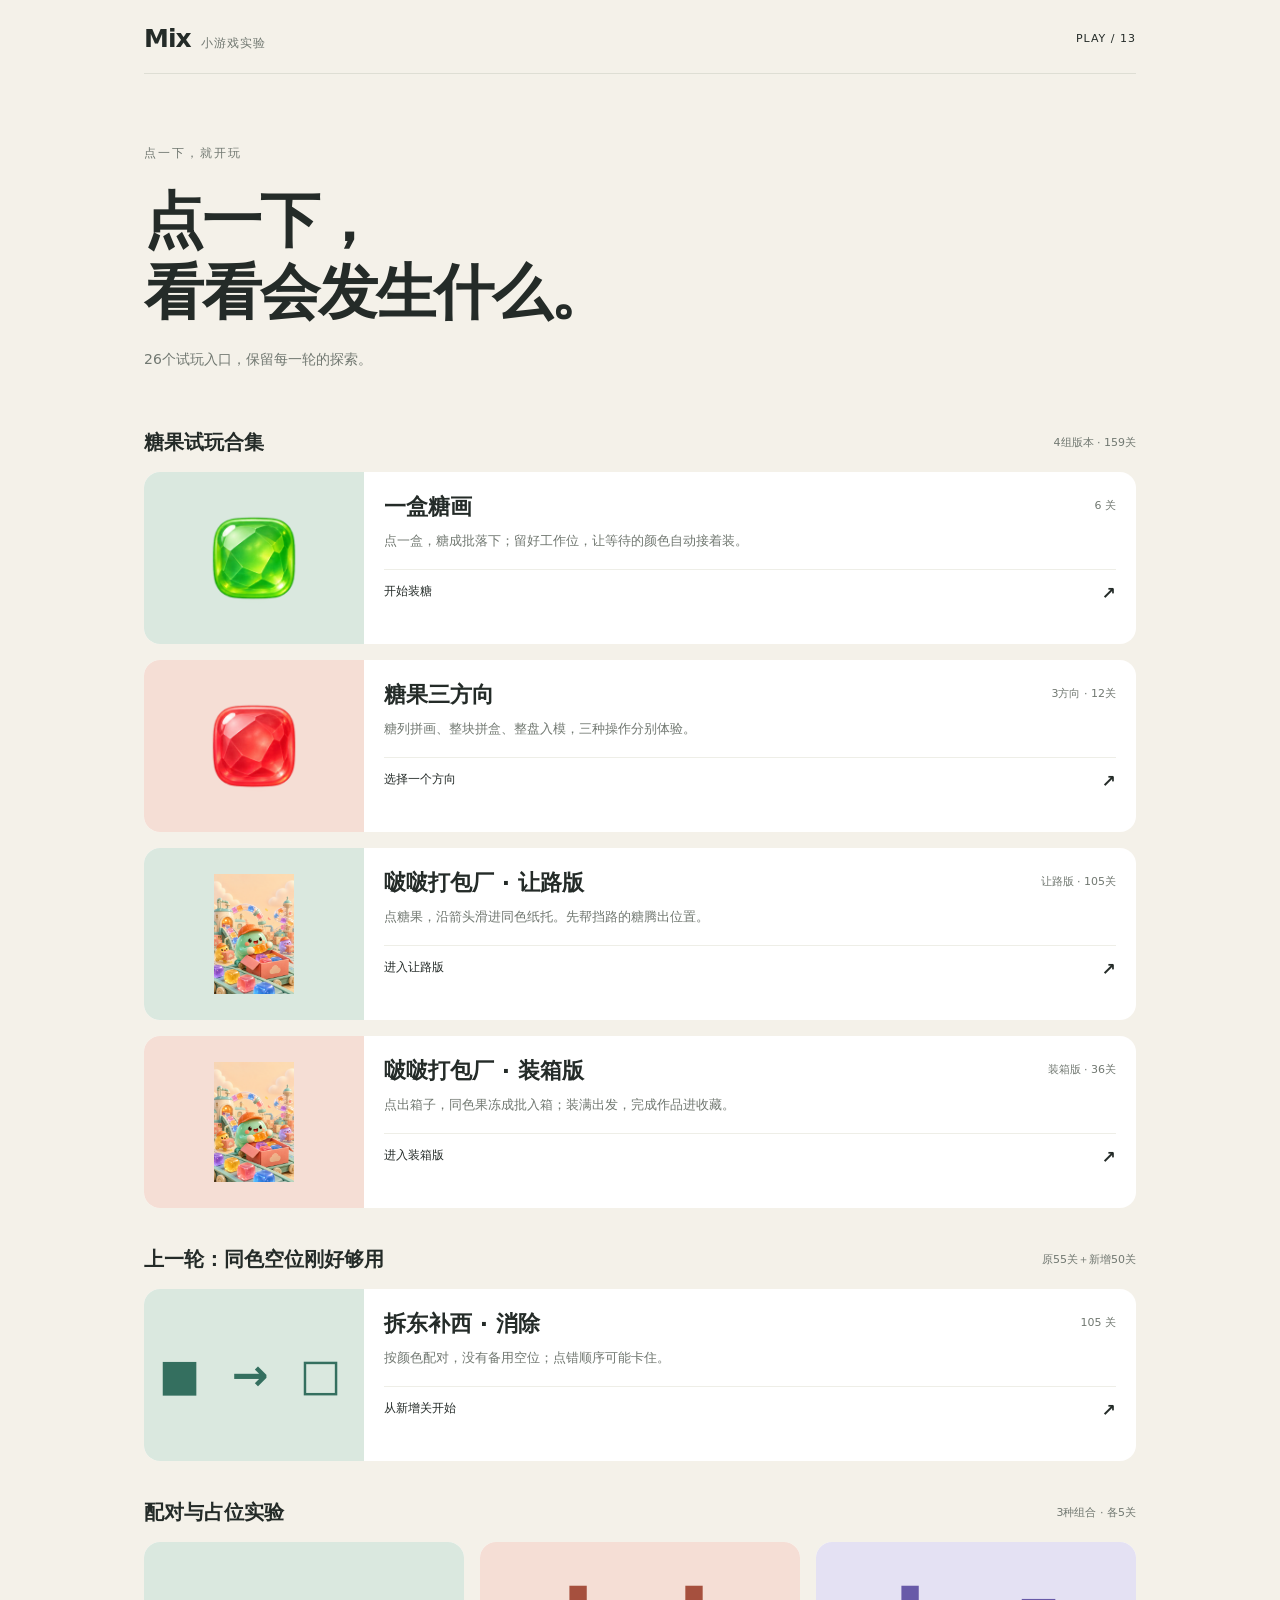
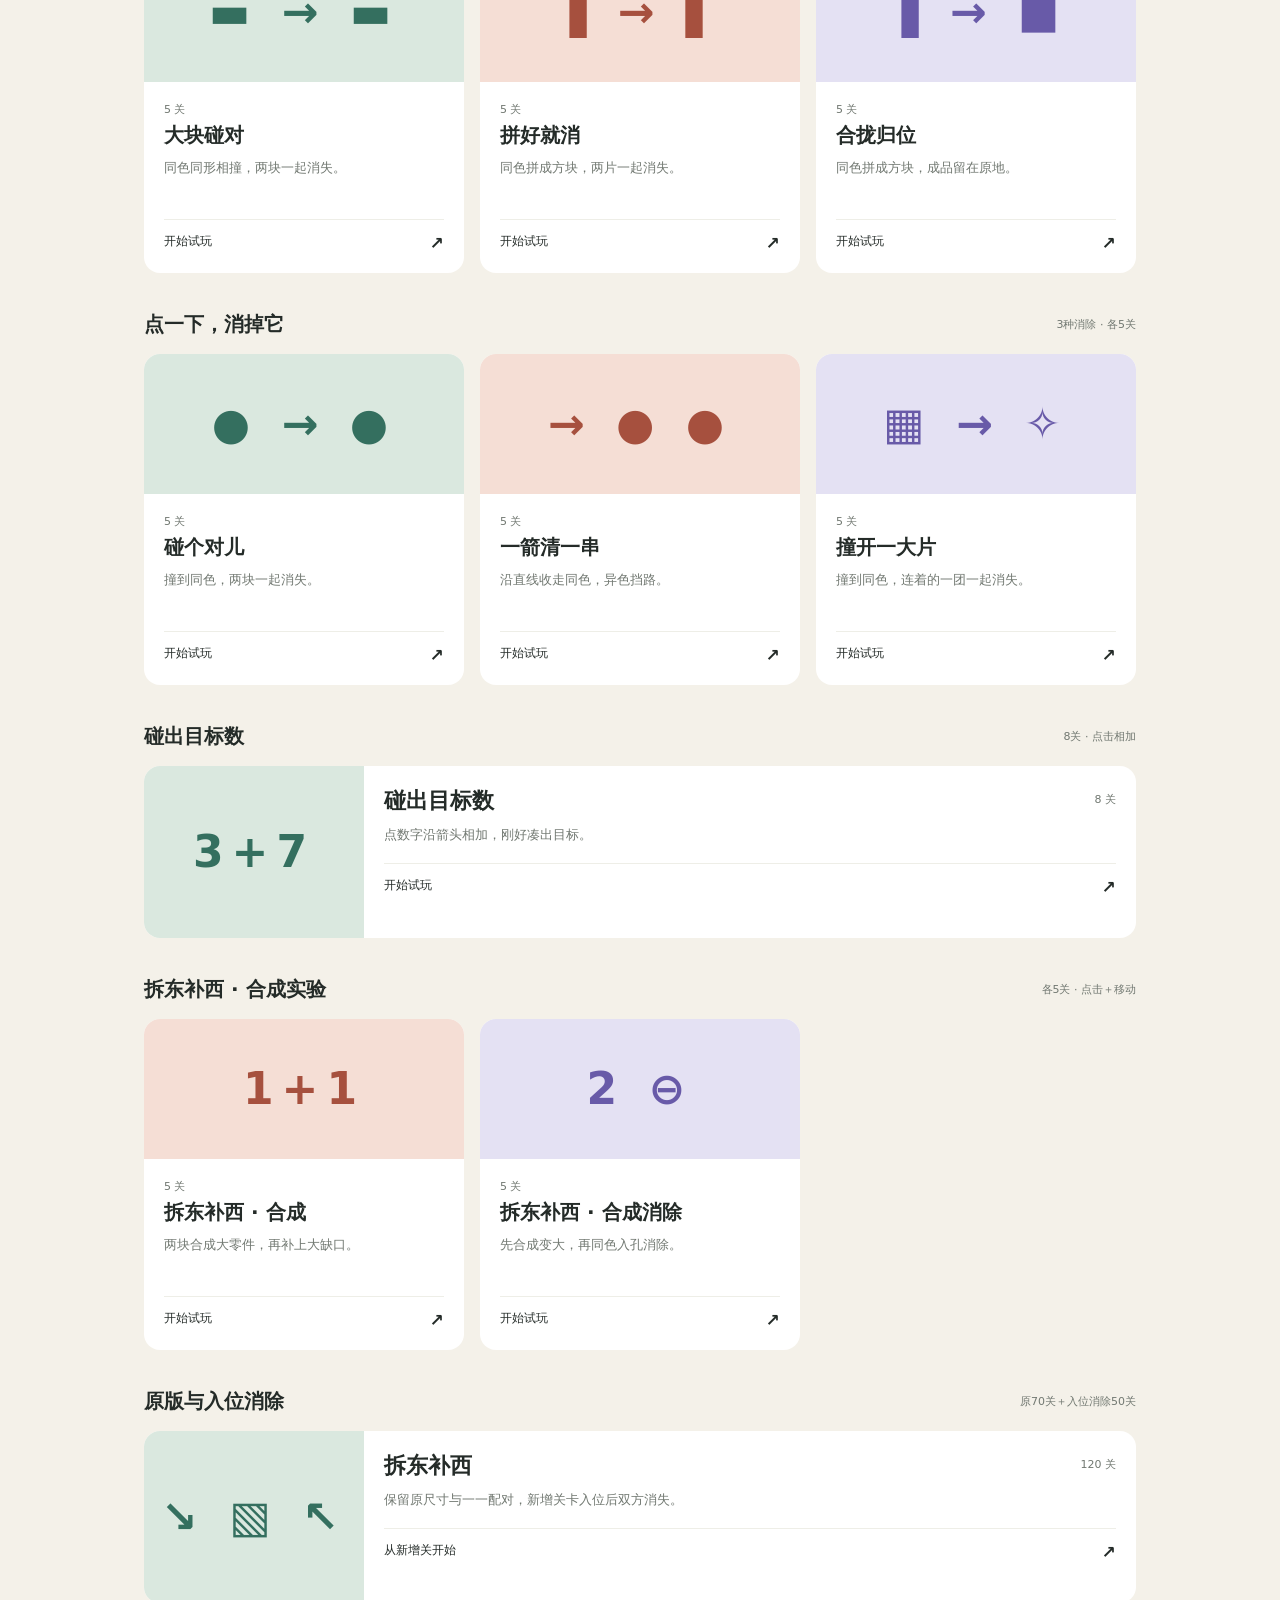
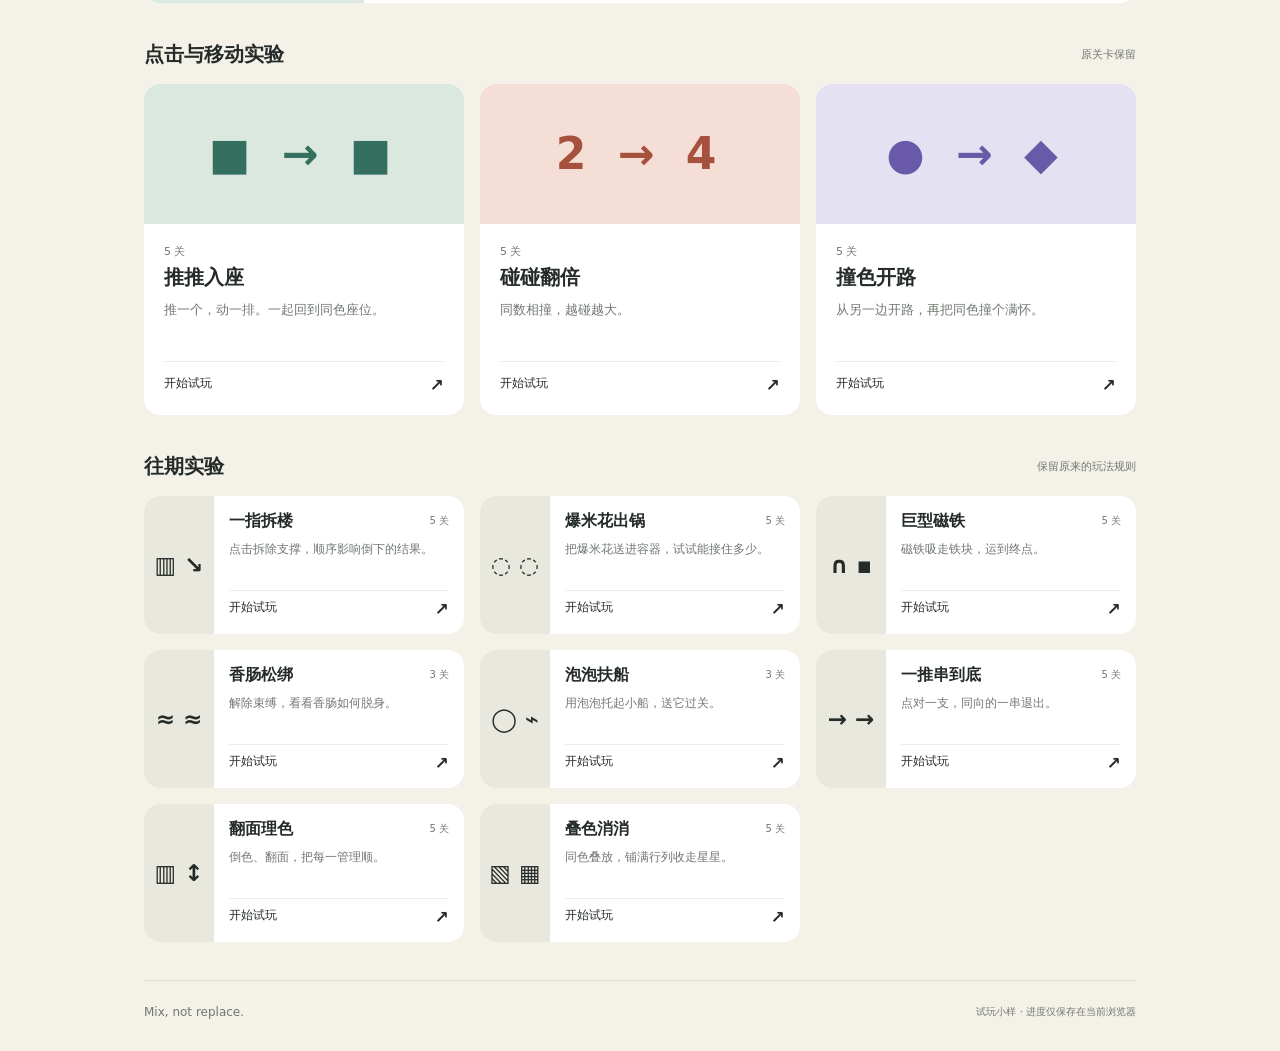
==== commit 04129bd7: "Publish both Bobo factory demos in the shared candy collection" ====
--- a/index.html
+++ b/index.html
@@ -1 +1 @@
-<!doctype html><html lang="zh-CN"><head><meta charset="utf-8"><meta name="viewport" content="width=device-width,initial-scale=1,viewport-fit=cover"><meta name="theme-color" content="#f4f1e9"><title>Mix · 小游戏试玩目录</title><link rel="icon" href="data:,"><link rel="stylesheet" href="catalog.css?v=r12"><script>const p=new URLSearchParams(location.search);if(p.has('level')||['undo1','relief1'].includes(p.get('v')))location.replace('play.html?game=parts&'+p.toString());</script></head><body><main class="catalog"><header class="mast"><a class="brand" href="./">Mix<span>小游戏实验</span></a><span>PLAY / 12</span></header><section class="hero"><p class="eyebrow">点一下，就开玩</p><h1>点一下，<br>看看会发生什么。</h1><p>24个试玩入口，保留每一轮的探索。</p></section><section aria-labelledby="candy-batch-title"><div class="section-head"><h2 id="candy-batch-title">本轮：一盒糖画</h2><span>6幅糖画 · 通关即收藏</span></div><div class="grid featured"><a class="card mint" href="games/candy-batch/index.html?v=1" data-game="candybatch"><div class="art" aria-hidden="true"><img src="games/candy-batch/assets/art/candy-mint.png" width="120" height="120" alt="" style="object-fit:contain;max-width:100%"></div><div class="card-copy"><span class="count">6 关</span><h3>一盒糖画</h3><p>点一盒，糖成批落下；留好工作位，让等待的颜色自动接着装。</p><span class="enter">装第一盒 <b>↗</b></span></div></a></div></section><section aria-labelledby="candy-history-title"><div class="section-head"><h2 id="candy-history-title">糖果玩法的上一轮</h2><span>原版保留 · 3个方向</span></div><div class="grid featured"><a class="card coral" href="play.html?game=candytrials&amp;v=r12" data-game="candytrials"><div class="art" aria-hidden="true"><img src="games/candy-trials/assets/art/candy-coral.png" width="110" height="110" alt="" style="object-fit:contain;max-width:100%"></div><div class="card-copy"><span class="count">12 关</span><h3>糖果三方向 · 历史试玩</h3><p>糖果瀑布、拼图、滑动，保留最初的规则与记录。</p><span class="enter">回看旧版 <b>↗</b></span></div></a></div></section><section aria-labelledby="shared-hole-title"><div class="section-head"><h2 id="shared-hole-title">上一轮：同色空位刚好够用</h2><span>原55关＋新增50关</span></div><div class="grid featured"><a class="card mint" href="play.html?game=partsclear&amp;v=r11&amp;level=55" data-game="partsclear"><div class="art" aria-hidden="true">■ → □</div><div class="card-copy"><span class="count">105 关</span><h3>拆东补西 · 消除</h3><p>按颜色配对，没有备用空位；点错顺序可能卡住。</p><span class="enter">从新增关开始 <b>↗</b></span></div></a></div></section><section aria-labelledby="collision-title"><div class="section-head"><h2 id="collision-title">配对与占位实验</h2><span>3种组合 · 各5关</span></div><div class="grid new"><a class="card mint" href="play.html?game=bigpair" data-game="bigpair"><div class="art" aria-hidden="true">▬ → ▬</div><div class="card-copy"><span class="count">5 关</span><h3>大块碰对</h3><p>同色同形相撞，两块一起消失。</p><span class="enter">开始试玩 <b>↗</b></span></div></a><a class="card coral" href="play.html?game=fitclear" data-game="fitclear"><div class="art" aria-hidden="true">▐ → ▌</div><div class="card-copy"><span class="count">5 关</span><h3>拼好就消</h3><p>同色拼成方块，两片一起消失。</p><span class="enter">开始试玩 <b>↗</b></span></div></a><a class="card violet" href="play.html?game=fitlock" data-game="fitlock"><div class="art" aria-hidden="true">▐ → ■</div><div class="card-copy"><span class="count">5 关</span><h3>合拢归位</h3><p>同色拼成方块，成品留在原地。</p><span class="enter">开始试玩 <b>↗</b></span></div></a></div></section><section aria-labelledby="elimination-title"><div class="section-head"><h2 id="elimination-title">点一下，消掉它</h2><span>3种消除 · 各5关</span></div><div class="grid new"><a class="card mint" href="play.html?game=pairclear" data-game="pairclear"><div class="art" aria-hidden="true">● → ●</div><div class="card-copy"><span class="count">5 关</span><h3>碰个对儿</h3><p>撞到同色，两块一起消失。</p><span class="enter">开始试玩 <b>↗</b></span></div></a><a class="card coral" href="play.html?game=lineclear" data-game="lineclear"><div class="art" aria-hidden="true">→ ● ●</div><div class="card-copy"><span class="count">5 关</span><h3>一箭清一串</h3><p>沿直线收走同色，异色挡路。</p><span class="enter">开始试玩 <b>↗</b></span></div></a><a class="card violet" href="play.html?game=burstclear" data-game="burstclear"><div class="art" aria-hidden="true">▦ → ✧</div><div class="card-copy"><span class="count">5 关</span><h3>撞开一大片</h3><p>撞到同色，连着的一团一起消失。</p><span class="enter">开始试玩 <b>↗</b></span></div></a></div></section><section aria-labelledby="arithmetic-title"><div class="section-head"><h2 id="arithmetic-title">碰出目标数</h2><span>8关 · 点击相加</span></div><div class="grid featured"><a class="card mint" href="play.html?game=arithmetic" data-game="arithmetic"><div class="art" aria-hidden="true">3+7</div><div class="card-copy"><span class="count">8 关</span><h3>碰出目标数</h3><p>点数字沿箭头相加，刚好凑出目标。</p><span class="enter">开始试玩 <b>↗</b></span></div></a></div></section><section aria-labelledby="new-title"><div class="section-head"><h2 id="new-title">拆东补西 · 合成实验</h2><span>各5关 · 点击＋移动</span></div><div class="grid new"><a class="card coral" href="play.html?game=partsmerge" data-game="partsmerge"><div class="art" aria-hidden="true">1+1</div><div class="card-copy"><span class="count">5 关</span><h3>拆东补西 · 合成</h3><p>两块合成大零件，再补上大缺口。</p><span class="enter">开始试玩 <b>↗</b></span></div></a><a class="card violet" href="play.html?game=partsfusion" data-game="partsfusion"><div class="art" aria-hidden="true">2 ⊖</div><div class="card-copy"><span class="count">5 关</span><h3>拆东补西 · 合成消除</h3><p>先合成变大，再同色入孔消除。</p><span class="enter">开始试玩 <b>↗</b></span></div></a></div></section><section aria-labelledby="parts-title"><div class="section-head"><h2 id="parts-title">原版与入位消除</h2><span>原70关＋入位消除50关</span></div><div class="grid featured"><a class="card mint" href="play.html?game=parts&amp;v=r11&amp;level=70" data-game="parts"><div class="art" aria-hidden="true">↘ ▧ ↖</div><div class="card-copy"><span class="count">120 关</span><h3>拆东补西</h3><p>保留原尺寸与一一配对，新增关卡入位后双方消失。</p><span class="enter">从新增关开始 <b>↗</b></span></div></a></div></section><section aria-labelledby="previous-title"><div class="section-head"><h2 id="previous-title">点击与移动实验</h2><span>原关卡保留</span></div><div class="grid new previous"><a class="card mint" href="play.html?game=push" data-game="push"><div class="art" aria-hidden="true">■ → ■</div><div class="card-copy"><span class="count">5 关</span><h3>推推入座</h3><p>推一个，动一排。一起回到同色座位。</p><span class="enter">开始试玩 <b>↗</b></span></div></a><a class="card coral" href="play.html?game=merge" data-game="merge"><div class="art" aria-hidden="true">2 → 4</div><div class="card-copy"><span class="count">5 关</span><h3>碰碰翻倍</h3><p>同数相撞，越碰越大。</p><span class="enter">开始试玩 <b>↗</b></span></div></a><a class="card violet" href="play.html?game=color" data-game="color"><div class="art" aria-hidden="true">● → ◆</div><div class="card-copy"><span class="count">5 关</span><h3>撞色开路</h3><p>从另一边开路，再把同色撞个满怀。</p><span class="enter">开始试玩 <b>↗</b></span></div></a></div></section><section aria-labelledby="old-title"><div class="section-head"><h2 id="old-title">往期实验</h2><span>保留原来的玩法规则</span></div><div class="grid old"><a class="card " href="play.html?game=demolition" data-game="demolition"><div class="art" aria-hidden="true">▥ ↘</div><div class="card-copy"><span class="count">5 关</span><h3>一指拆楼</h3><p>点击拆除支撑，顺序影响倒下的结果。</p><span class="enter">开始试玩 <b>↗</b></span></div></a><a class="card " href="play.html?game=popcorn" data-game="popcorn"><div class="art" aria-hidden="true">◌ ◌</div><div class="card-copy"><span class="count">5 关</span><h3>爆米花出锅</h3><p>把爆米花送进容器，试试能接住多少。</p><span class="enter">开始试玩 <b>↗</b></span></div></a><a class="card " href="play.html?game=magnet" data-game="magnet"><div class="art" aria-hidden="true">∩ ▪</div><div class="card-copy"><span class="count">5 关</span><h3>巨型磁铁</h3><p>磁铁吸走铁块，运到终点。</p><span class="enter">开始试玩 <b>↗</b></span></div></a><a class="card " href="play.html?game=sausage" data-game="sausage"><div class="art" aria-hidden="true">≈ ≈</div><div class="card-copy"><span class="count">3 关</span><h3>香肠松绑</h3><p>解除束缚，看看香肠如何脱身。</p><span class="enter">开始试玩 <b>↗</b></span></div></a><a class="card " href="play.html?game=bubbles" data-game="bubbles"><div class="art" aria-hidden="true">◯ ⌁</div><div class="card-copy"><span class="count">3 关</span><h3>泡泡扶船</h3><p>用泡泡托起小船，送它过关。</p><span class="enter">开始试玩 <b>↗</b></span></div></a><a class="card " href="play.html?game=arrows" data-game="arrows"><div class="art" aria-hidden="true">→ →</div><div class="card-copy"><span class="count">5 关</span><h3>一推串到底</h3><p>点对一支，同向的一串退出。</p><span class="enter">开始试玩 <b>↗</b></span></div></a><a class="card " href="play.html?game=sort" data-game="sort"><div class="art" aria-hidden="true">▥ ↕</div><div class="card-copy"><span class="count">5 关</span><h3>翻面理色</h3><p>倒色、翻面，把每一管理顺。</p><span class="enter">开始试玩 <b>↗</b></span></div></a><a class="card " href="play.html?game=overlap" data-game="overlap"><div class="art" aria-hidden="true">▧ ▦</div><div class="card-copy"><span class="count">5 关</span><h3>叠色消消</h3><p>同色叠放，铺满行列收走星星。</p><span class="enter">开始试玩 <b>↗</b></span></div></a></div></section><footer>Mix, not replace.<span>试玩小样 · 进度仅保存在当前浏览器</span></footer></main></body></html>+<!doctype html><html lang="zh-CN"><head><meta charset="utf-8"><meta name="viewport" content="width=device-width,initial-scale=1,viewport-fit=cover"><meta name="theme-color" content="#f4f1e9"><title>Mix · 小游戏试玩目录</title><link rel="icon" href="data:,"><link rel="stylesheet" href="catalog.css?v=r13"><script>const p=new URLSearchParams(location.search);if(p.has('level')||['undo1','relief1'].includes(p.get('v')))location.replace('play.html?game=parts&'+p.toString());</script></head><body><main class="catalog"><header class="mast"><a class="brand" href="./">Mix<span>小游戏实验</span></a><span>PLAY / 13</span></header><section class="hero"><p class="eyebrow">点一下，就开玩</p><h1>点一下，<br>看看会发生什么。</h1><p>26个试玩入口，保留每一轮的探索。</p></section><section id="candy-demos" aria-labelledby="candy-demos-title"><div class="section-head"><h2 id="candy-demos-title">糖果试玩合集</h2><span>4组版本 · 159关</span></div><div class="grid featured"><a class="card mint" href="games/candy-batch/index.html?v=1" data-game="candybatch"><div class="art" aria-hidden="true"><img src="games/candy-batch/assets/art/candy-mint.png" width="120" height="120" alt="" style="object-fit:contain;max-width:100%"></div><div class="card-copy"><span class="count">6 关</span><h3>一盒糖画</h3><p>点一盒，糖成批落下；留好工作位，让等待的颜色自动接着装。</p><span class="enter">开始装糖 <b>↗</b></span></div></a><a class="card coral" href="play.html?game=candytrials&amp;v=r13" data-game="candytrials"><div class="art" aria-hidden="true"><img src="games/candy-trials/assets/art/candy-coral.png" width="120" height="120" alt="" style="object-fit:contain;max-width:100%"></div><div class="card-copy"><span class="count">3方向 · 12关</span><h3>糖果三方向</h3><p>糖列拼画、整块拼盒、整盘入模，三种操作分别体验。</p><span class="enter">选择一个方向 <b>↗</b></span></div></a><a class="card mint" href="play.html?game=bobofactory&amp;v=r13" data-game="bobofactory"><div class="art" aria-hidden="true"><img src="games/bobo-factory/assets/hero.webp" width="120" height="120" alt="" style="object-fit:contain;max-width:100%"></div><div class="card-copy"><span class="count">让路版 · 105关</span><h3>啵啵打包厂 · 让路版</h3><p>点糖果，沿箭头滑进同色纸托。先帮挡路的糖腾出位置。</p><span class="enter">进入让路版 <b>↗</b></span></div></a><a class="card coral" href="play.html?game=bobopacking&amp;v=r13" data-game="bobopacking"><div class="art" aria-hidden="true"><img src="games/bobo-packing/assets/hero.webp" width="120" height="120" alt="" style="object-fit:contain;max-width:100%"></div><div class="card-copy"><span class="count">装箱版 · 36关</span><h3>啵啵打包厂 · 装箱版</h3><p>点出箱子，同色果冻成批入箱；装满出发，完成作品进收藏。</p><span class="enter">进入装箱版 <b>↗</b></span></div></a></div></section><section aria-labelledby="shared-hole-title"><div class="section-head"><h2 id="shared-hole-title">上一轮：同色空位刚好够用</h2><span>原55关＋新增50关</span></div><div class="grid featured"><a class="card mint" href="play.html?game=partsclear&amp;v=r11&amp;level=55" data-game="partsclear"><div class="art" aria-hidden="true">■ → □</div><div class="card-copy"><span class="count">105 关</span><h3>拆东补西 · 消除</h3><p>按颜色配对，没有备用空位；点错顺序可能卡住。</p><span class="enter">从新增关开始 <b>↗</b></span></div></a></div></section><section aria-labelledby="collision-title"><div class="section-head"><h2 id="collision-title">配对与占位实验</h2><span>3种组合 · 各5关</span></div><div class="grid new"><a class="card mint" href="play.html?game=bigpair" data-game="bigpair"><div class="art" aria-hidden="true">▬ → ▬</div><div class="card-copy"><span class="count">5 关</span><h3>大块碰对</h3><p>同色同形相撞，两块一起消失。</p><span class="enter">开始试玩 <b>↗</b></span></div></a><a class="card coral" href="play.html?game=fitclear" data-game="fitclear"><div class="art" aria-hidden="true">▐ → ▌</div><div class="card-copy"><span class="count">5 关</span><h3>拼好就消</h3><p>同色拼成方块，两片一起消失。</p><span class="enter">开始试玩 <b>↗</b></span></div></a><a class="card violet" href="play.html?game=fitlock" data-game="fitlock"><div class="art" aria-hidden="true">▐ → ■</div><div class="card-copy"><span class="count">5 关</span><h3>合拢归位</h3><p>同色拼成方块，成品留在原地。</p><span class="enter">开始试玩 <b>↗</b></span></div></a></div></section><section aria-labelledby="elimination-title"><div class="section-head"><h2 id="elimination-title">点一下，消掉它</h2><span>3种消除 · 各5关</span></div><div class="grid new"><a class="card mint" href="play.html?game=pairclear" data-game="pairclear"><div class="art" aria-hidden="true">● → ●</div><div class="card-copy"><span class="count">5 关</span><h3>碰个对儿</h3><p>撞到同色，两块一起消失。</p><span class="enter">开始试玩 <b>↗</b></span></div></a><a class="card coral" href="play.html?game=lineclear" data-game="lineclear"><div class="art" aria-hidden="true">→ ● ●</div><div class="card-copy"><span class="count">5 关</span><h3>一箭清一串</h3><p>沿直线收走同色，异色挡路。</p><span class="enter">开始试玩 <b>↗</b></span></div></a><a class="card violet" href="play.html?game=burstclear" data-game="burstclear"><div class="art" aria-hidden="true">▦ → ✧</div><div class="card-copy"><span class="count">5 关</span><h3>撞开一大片</h3><p>撞到同色，连着的一团一起消失。</p><span class="enter">开始试玩 <b>↗</b></span></div></a></div></section><section aria-labelledby="arithmetic-title"><div class="section-head"><h2 id="arithmetic-title">碰出目标数</h2><span>8关 · 点击相加</span></div><div class="grid featured"><a class="card mint" href="play.html?game=arithmetic" data-game="arithmetic"><div class="art" aria-hidden="true">3+7</div><div class="card-copy"><span class="count">8 关</span><h3>碰出目标数</h3><p>点数字沿箭头相加，刚好凑出目标。</p><span class="enter">开始试玩 <b>↗</b></span></div></a></div></section><section aria-labelledby="new-title"><div class="section-head"><h2 id="new-title">拆东补西 · 合成实验</h2><span>各5关 · 点击＋移动</span></div><div class="grid new"><a class="card coral" href="play.html?game=partsmerge" data-game="partsmerge"><div class="art" aria-hidden="true">1+1</div><div class="card-copy"><span class="count">5 关</span><h3>拆东补西 · 合成</h3><p>两块合成大零件，再补上大缺口。</p><span class="enter">开始试玩 <b>↗</b></span></div></a><a class="card violet" href="play.html?game=partsfusion" data-game="partsfusion"><div class="art" aria-hidden="true">2 ⊖</div><div class="card-copy"><span class="count">5 关</span><h3>拆东补西 · 合成消除</h3><p>先合成变大，再同色入孔消除。</p><span class="enter">开始试玩 <b>↗</b></span></div></a></div></section><section aria-labelledby="parts-title"><div class="section-head"><h2 id="parts-title">原版与入位消除</h2><span>原70关＋入位消除50关</span></div><div class="grid featured"><a class="card mint" href="play.html?game=parts&amp;v=r11&amp;level=70" data-game="parts"><div class="art" aria-hidden="true">↘ ▧ ↖</div><div class="card-copy"><span class="count">120 关</span><h3>拆东补西</h3><p>保留原尺寸与一一配对，新增关卡入位后双方消失。</p><span class="enter">从新增关开始 <b>↗</b></span></div></a></div></section><section aria-labelledby="previous-title"><div class="section-head"><h2 id="previous-title">点击与移动实验</h2><span>原关卡保留</span></div><div class="grid new previous"><a class="card mint" href="play.html?game=push" data-game="push"><div class="art" aria-hidden="true">■ → ■</div><div class="card-copy"><span class="count">5 关</span><h3>推推入座</h3><p>推一个，动一排。一起回到同色座位。</p><span class="enter">开始试玩 <b>↗</b></span></div></a><a class="card coral" href="play.html?game=merge" data-game="merge"><div class="art" aria-hidden="true">2 → 4</div><div class="card-copy"><span class="count">5 关</span><h3>碰碰翻倍</h3><p>同数相撞，越碰越大。</p><span class="enter">开始试玩 <b>↗</b></span></div></a><a class="card violet" href="play.html?game=color" data-game="color"><div class="art" aria-hidden="true">● → ◆</div><div class="card-copy"><span class="count">5 关</span><h3>撞色开路</h3><p>从另一边开路，再把同色撞个满怀。</p><span class="enter">开始试玩 <b>↗</b></span></div></a></div></section><section aria-labelledby="old-title"><div class="section-head"><h2 id="old-title">往期实验</h2><span>保留原来的玩法规则</span></div><div class="grid old"><a class="card " href="play.html?game=demolition" data-game="demolition"><div class="art" aria-hidden="true">▥ ↘</div><div class="card-copy"><span class="count">5 关</span><h3>一指拆楼</h3><p>点击拆除支撑，顺序影响倒下的结果。</p><span class="enter">开始试玩 <b>↗</b></span></div></a><a class="card " href="play.html?game=popcorn" data-game="popcorn"><div class="art" aria-hidden="true">◌ ◌</div><div class="card-copy"><span class="count">5 关</span><h3>爆米花出锅</h3><p>把爆米花送进容器，试试能接住多少。</p><span class="enter">开始试玩 <b>↗</b></span></div></a><a class="card " href="play.html?game=magnet" data-game="magnet"><div class="art" aria-hidden="true">∩ ▪</div><div class="card-copy"><span class="count">5 关</span><h3>巨型磁铁</h3><p>磁铁吸走铁块，运到终点。</p><span class="enter">开始试玩 <b>↗</b></span></div></a><a class="card " href="play.html?game=sausage" data-game="sausage"><div class="art" aria-hidden="true">≈ ≈</div><div class="card-copy"><span class="count">3 关</span><h3>香肠松绑</h3><p>解除束缚，看看香肠如何脱身。</p><span class="enter">开始试玩 <b>↗</b></span></div></a><a class="card " href="play.html?game=bubbles" data-game="bubbles"><div class="art" aria-hidden="true">◯ ⌁</div><div class="card-copy"><span class="count">3 关</span><h3>泡泡扶船</h3><p>用泡泡托起小船，送它过关。</p><span class="enter">开始试玩 <b>↗</b></span></div></a><a class="card " href="play.html?game=arrows" data-game="arrows"><div class="art" aria-hidden="true">→ →</div><div class="card-copy"><span class="count">5 关</span><h3>一推串到底</h3><p>点对一支，同向的一串退出。</p><span class="enter">开始试玩 <b>↗</b></span></div></a><a class="card " href="play.html?game=sort" data-game="sort"><div class="art" aria-hidden="true">▥ ↕</div><div class="card-copy"><span class="count">5 关</span><h3>翻面理色</h3><p>倒色、翻面，把每一管理顺。</p><span class="enter">开始试玩 <b>↗</b></span></div></a><a class="card " href="play.html?game=overlap" data-game="overlap"><div class="art" aria-hidden="true">▧ ▦</div><div class="card-copy"><span class="count">5 关</span><h3>叠色消消</h3><p>同色叠放，铺满行列收走星星。</p><span class="enter">开始试玩 <b>↗</b></span></div></a></div></section><footer>Mix, not replace.<span>试玩小样 · 进度仅保存在当前浏览器</span></footer></main></body></html>
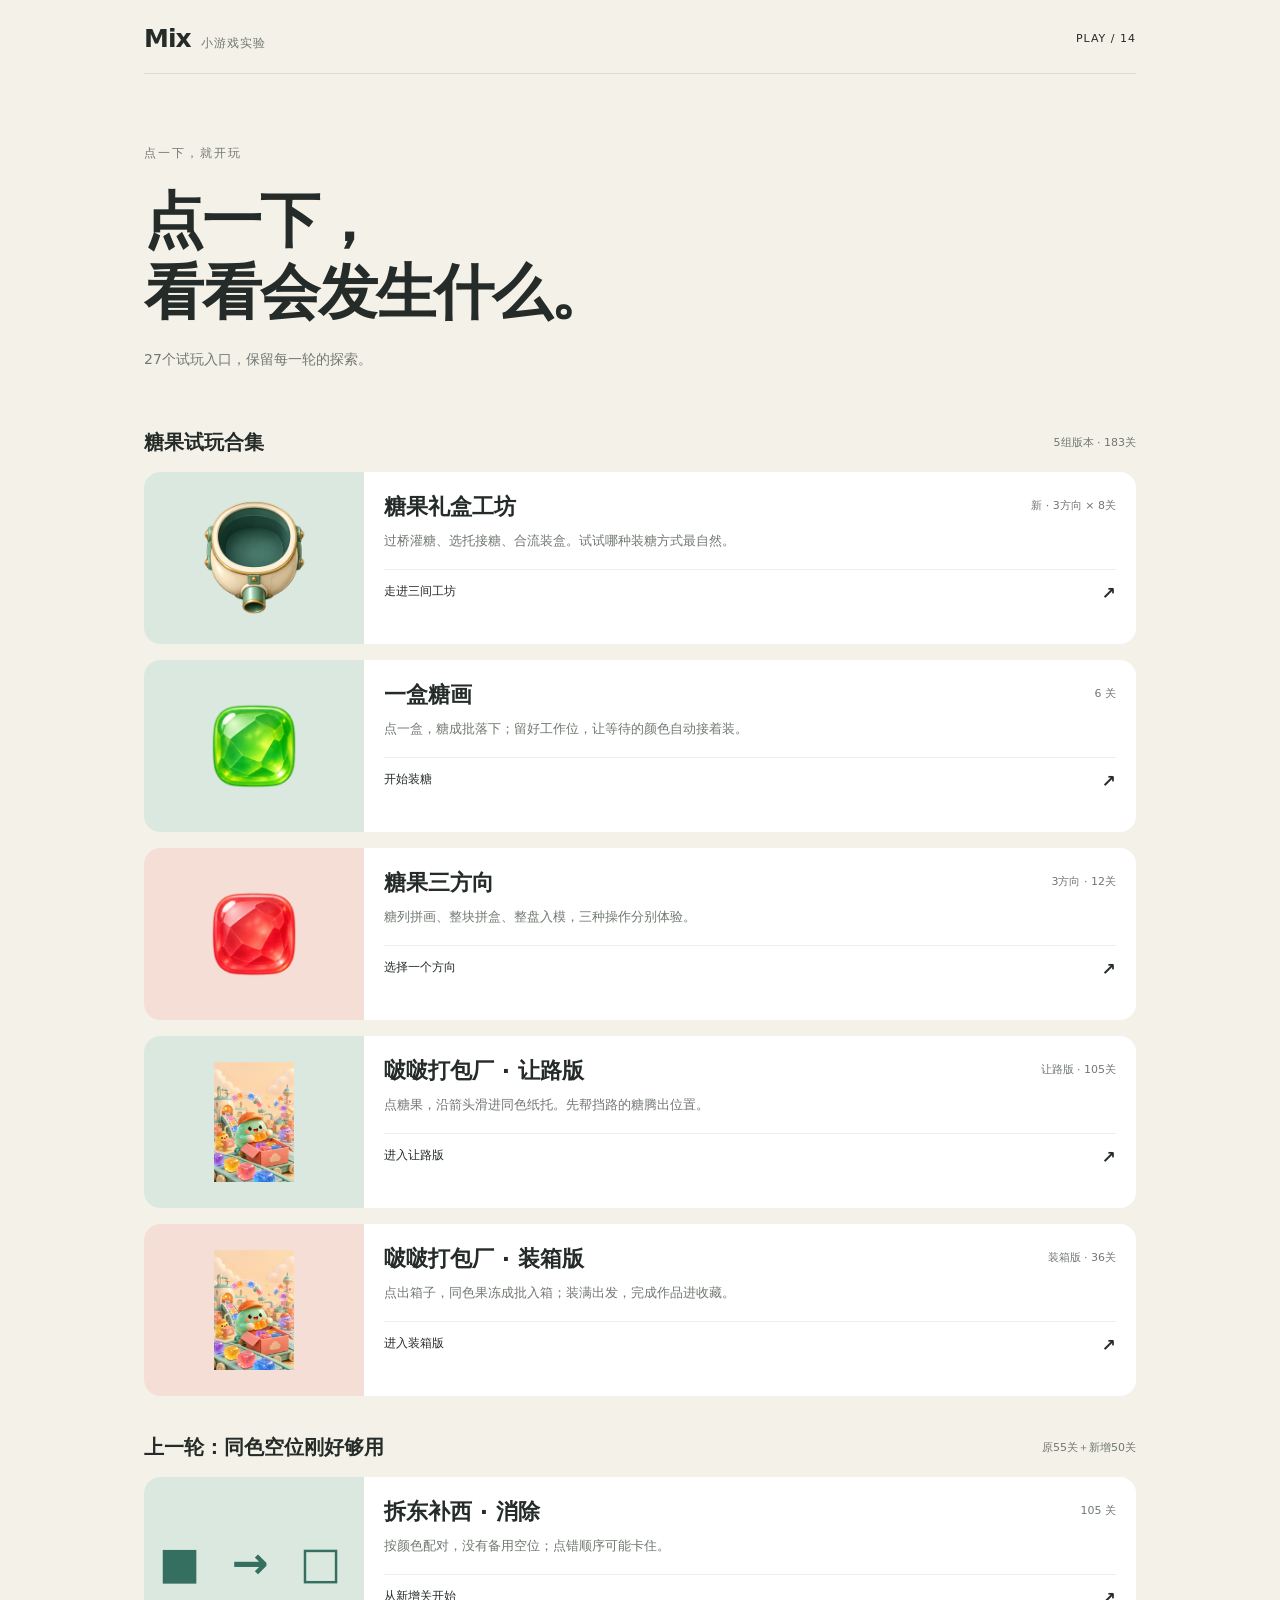
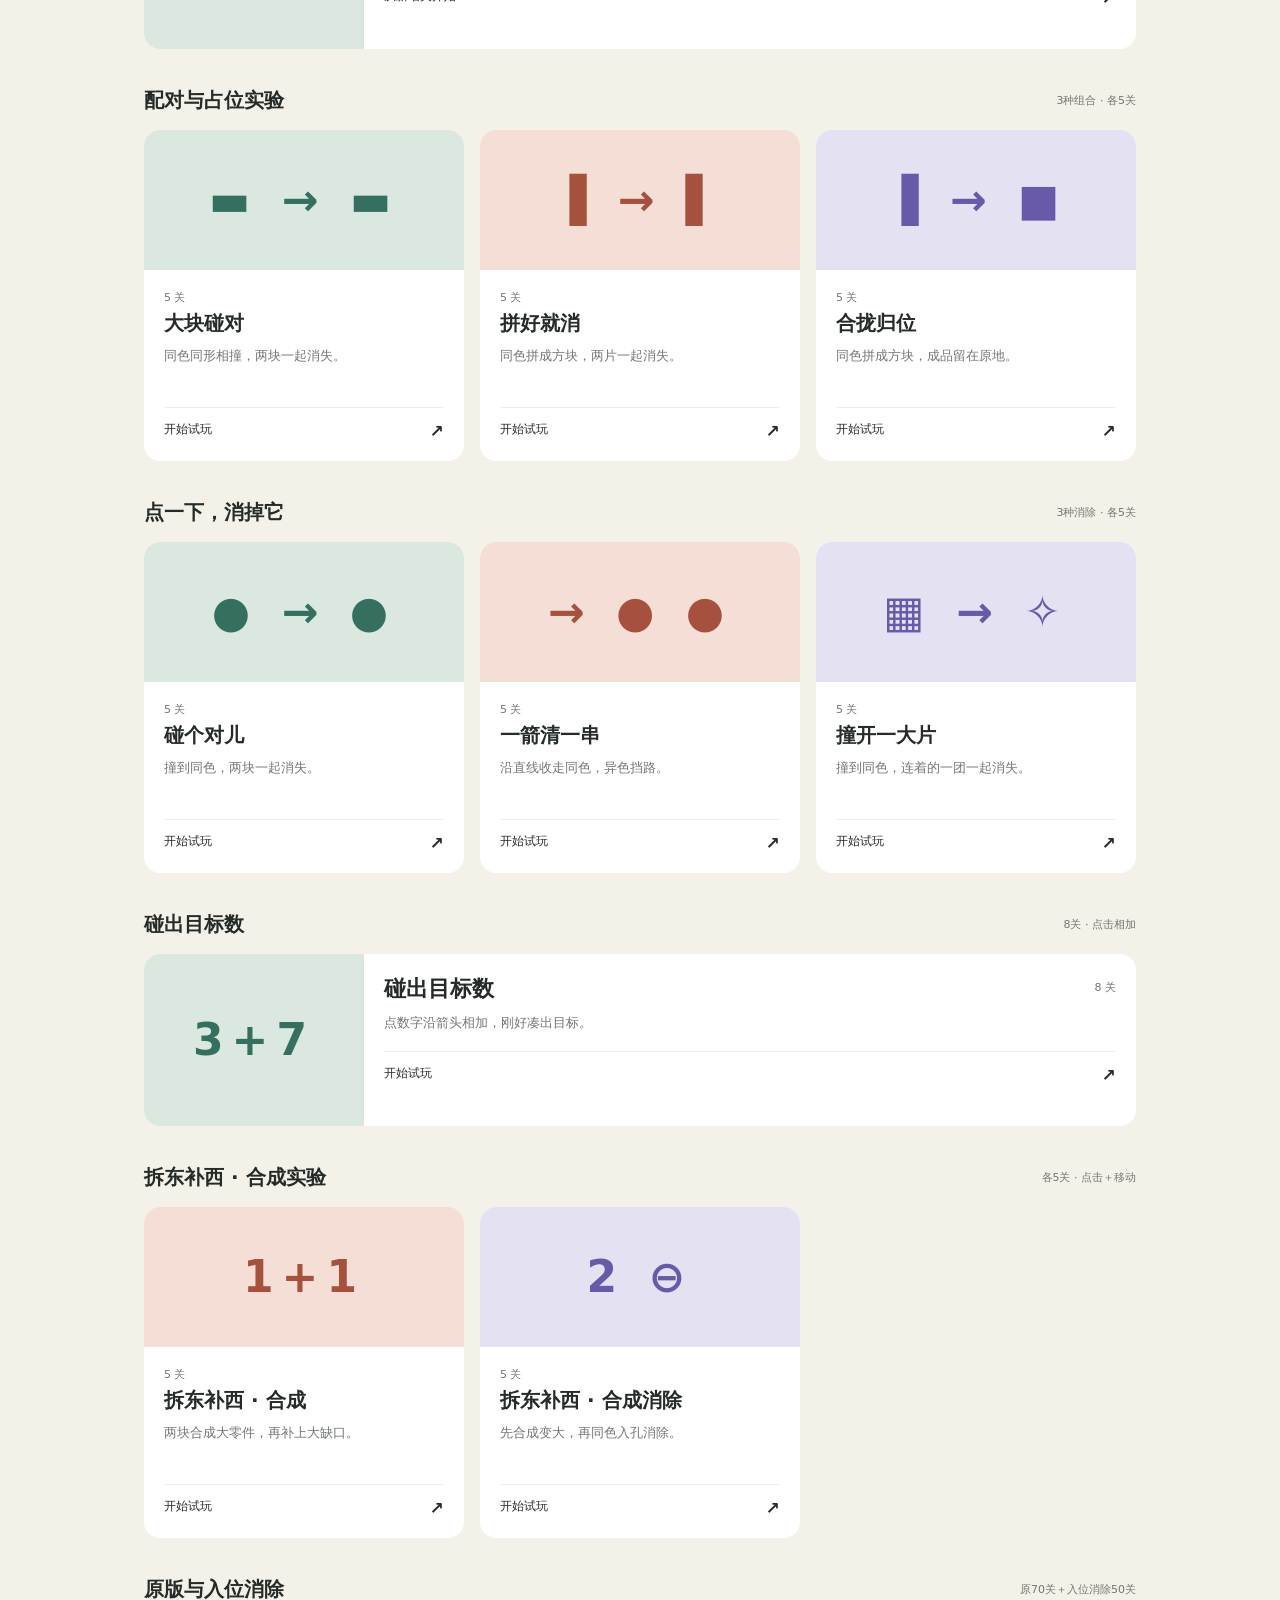
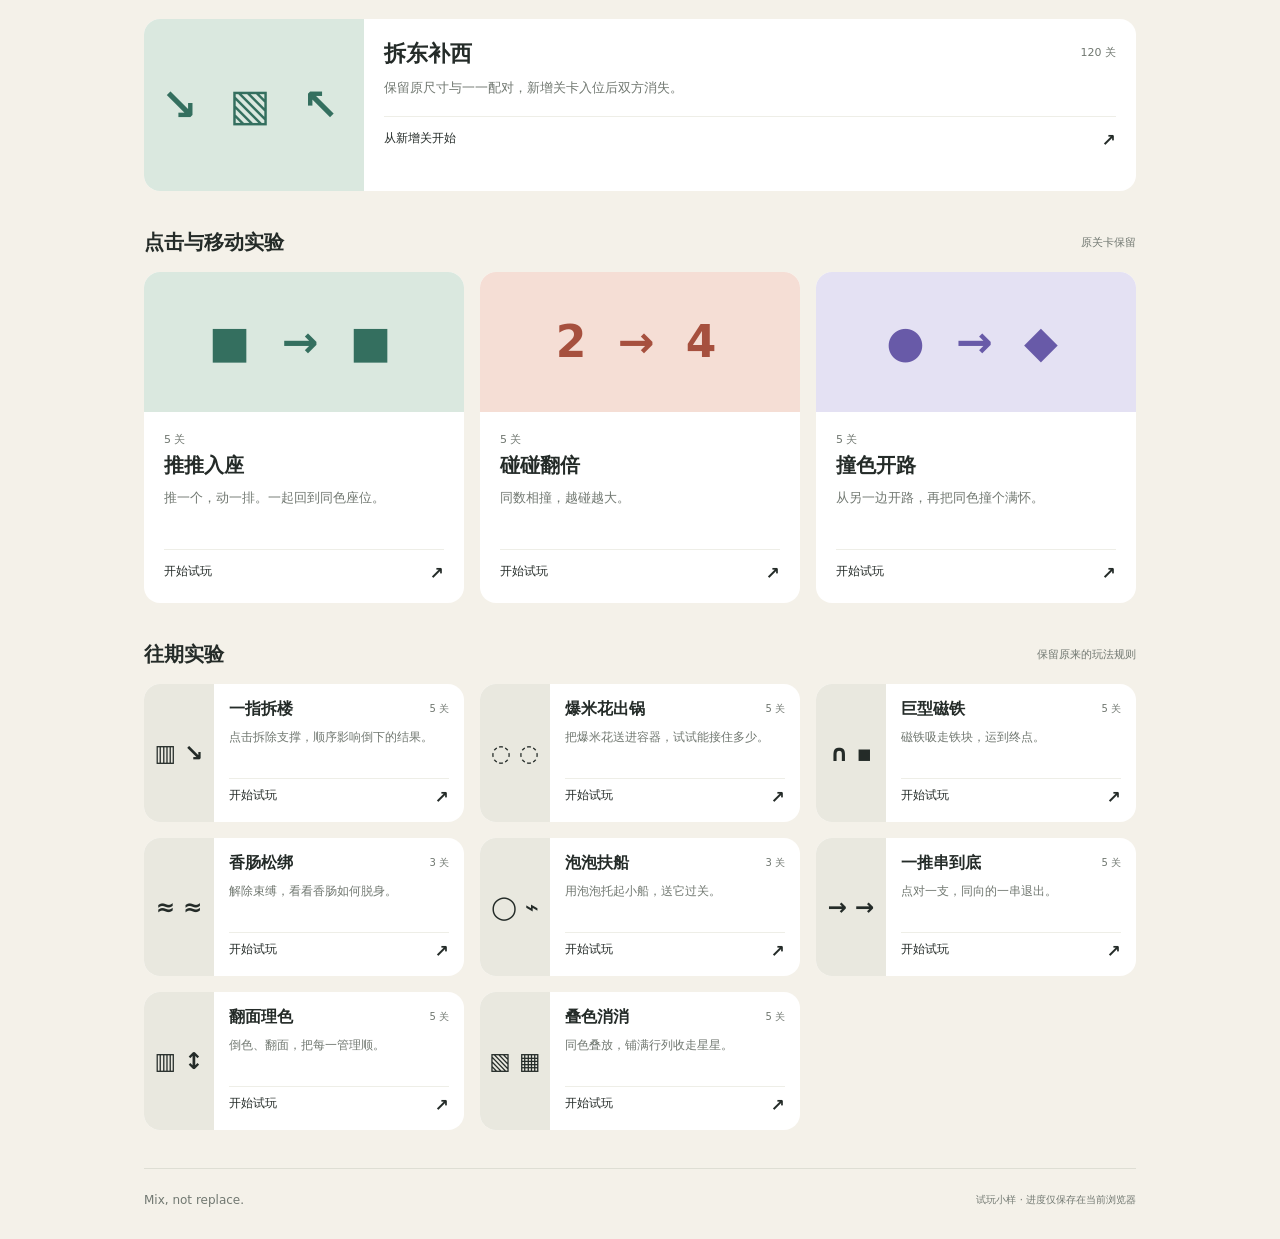
==== commit d4c6a1a6: "Add three candy workshop trials with 24 collectible gift boxes" ====
--- a/index.html
+++ b/index.html
@@ -1 +1 @@
-<!doctype html><html lang="zh-CN"><head><meta charset="utf-8"><meta name="viewport" content="width=device-width,initial-scale=1,viewport-fit=cover"><meta name="theme-color" content="#f4f1e9"><title>Mix · 小游戏试玩目录</title><link rel="icon" href="data:,"><link rel="stylesheet" href="catalog.css?v=r13"><script>const p=new URLSearchParams(location.search);if(p.has('level')||['undo1','relief1'].includes(p.get('v')))location.replace('play.html?game=parts&'+p.toString());</script></head><body><main class="catalog"><header class="mast"><a class="brand" href="./">Mix<span>小游戏实验</span></a><span>PLAY / 13</span></header><section class="hero"><p class="eyebrow">点一下，就开玩</p><h1>点一下，<br>看看会发生什么。</h1><p>26个试玩入口，保留每一轮的探索。</p></section><section id="candy-demos" aria-labelledby="candy-demos-title"><div class="section-head"><h2 id="candy-demos-title">糖果试玩合集</h2><span>4组版本 · 159关</span></div><div class="grid featured"><a class="card mint" href="games/candy-batch/index.html?v=1" data-game="candybatch"><div class="art" aria-hidden="true"><img src="games/candy-batch/assets/art/candy-mint.png" width="120" height="120" alt="" style="object-fit:contain;max-width:100%"></div><div class="card-copy"><span class="count">6 关</span><h3>一盒糖画</h3><p>点一盒，糖成批落下；留好工作位，让等待的颜色自动接着装。</p><span class="enter">开始装糖 <b>↗</b></span></div></a><a class="card coral" href="play.html?game=candytrials&amp;v=r13" data-game="candytrials"><div class="art" aria-hidden="true"><img src="games/candy-trials/assets/art/candy-coral.png" width="120" height="120" alt="" style="object-fit:contain;max-width:100%"></div><div class="card-copy"><span class="count">3方向 · 12关</span><h3>糖果三方向</h3><p>糖列拼画、整块拼盒、整盘入模，三种操作分别体验。</p><span class="enter">选择一个方向 <b>↗</b></span></div></a><a class="card mint" href="play.html?game=bobofactory&amp;v=r13" data-game="bobofactory"><div class="art" aria-hidden="true"><img src="games/bobo-factory/assets/hero.webp" width="120" height="120" alt="" style="object-fit:contain;max-width:100%"></div><div class="card-copy"><span class="count">让路版 · 105关</span><h3>啵啵打包厂 · 让路版</h3><p>点糖果，沿箭头滑进同色纸托。先帮挡路的糖腾出位置。</p><span class="enter">进入让路版 <b>↗</b></span></div></a><a class="card coral" href="play.html?game=bobopacking&amp;v=r13" data-game="bobopacking"><div class="art" aria-hidden="true"><img src="games/bobo-packing/assets/hero.webp" width="120" height="120" alt="" style="object-fit:contain;max-width:100%"></div><div class="card-copy"><span class="count">装箱版 · 36关</span><h3>啵啵打包厂 · 装箱版</h3><p>点出箱子，同色果冻成批入箱；装满出发，完成作品进收藏。</p><span class="enter">进入装箱版 <b>↗</b></span></div></a></div></section><section aria-labelledby="shared-hole-title"><div class="section-head"><h2 id="shared-hole-title">上一轮：同色空位刚好够用</h2><span>原55关＋新增50关</span></div><div class="grid featured"><a class="card mint" href="play.html?game=partsclear&amp;v=r11&amp;level=55" data-game="partsclear"><div class="art" aria-hidden="true">■ → □</div><div class="card-copy"><span class="count">105 关</span><h3>拆东补西 · 消除</h3><p>按颜色配对，没有备用空位；点错顺序可能卡住。</p><span class="enter">从新增关开始 <b>↗</b></span></div></a></div></section><section aria-labelledby="collision-title"><div class="section-head"><h2 id="collision-title">配对与占位实验</h2><span>3种组合 · 各5关</span></div><div class="grid new"><a class="card mint" href="play.html?game=bigpair" data-game="bigpair"><div class="art" aria-hidden="true">▬ → ▬</div><div class="card-copy"><span class="count">5 关</span><h3>大块碰对</h3><p>同色同形相撞，两块一起消失。</p><span class="enter">开始试玩 <b>↗</b></span></div></a><a class="card coral" href="play.html?game=fitclear" data-game="fitclear"><div class="art" aria-hidden="true">▐ → ▌</div><div class="card-copy"><span class="count">5 关</span><h3>拼好就消</h3><p>同色拼成方块，两片一起消失。</p><span class="enter">开始试玩 <b>↗</b></span></div></a><a class="card violet" href="play.html?game=fitlock" data-game="fitlock"><div class="art" aria-hidden="true">▐ → ■</div><div class="card-copy"><span class="count">5 关</span><h3>合拢归位</h3><p>同色拼成方块，成品留在原地。</p><span class="enter">开始试玩 <b>↗</b></span></div></a></div></section><section aria-labelledby="elimination-title"><div class="section-head"><h2 id="elimination-title">点一下，消掉它</h2><span>3种消除 · 各5关</span></div><div class="grid new"><a class="card mint" href="play.html?game=pairclear" data-game="pairclear"><div class="art" aria-hidden="true">● → ●</div><div class="card-copy"><span class="count">5 关</span><h3>碰个对儿</h3><p>撞到同色，两块一起消失。</p><span class="enter">开始试玩 <b>↗</b></span></div></a><a class="card coral" href="play.html?game=lineclear" data-game="lineclear"><div class="art" aria-hidden="true">→ ● ●</div><div class="card-copy"><span class="count">5 关</span><h3>一箭清一串</h3><p>沿直线收走同色，异色挡路。</p><span class="enter">开始试玩 <b>↗</b></span></div></a><a class="card violet" href="play.html?game=burstclear" data-game="burstclear"><div class="art" aria-hidden="true">▦ → ✧</div><div class="card-copy"><span class="count">5 关</span><h3>撞开一大片</h3><p>撞到同色，连着的一团一起消失。</p><span class="enter">开始试玩 <b>↗</b></span></div></a></div></section><section aria-labelledby="arithmetic-title"><div class="section-head"><h2 id="arithmetic-title">碰出目标数</h2><span>8关 · 点击相加</span></div><div class="grid featured"><a class="card mint" href="play.html?game=arithmetic" data-game="arithmetic"><div class="art" aria-hidden="true">3+7</div><div class="card-copy"><span class="count">8 关</span><h3>碰出目标数</h3><p>点数字沿箭头相加，刚好凑出目标。</p><span class="enter">开始试玩 <b>↗</b></span></div></a></div></section><section aria-labelledby="new-title"><div class="section-head"><h2 id="new-title">拆东补西 · 合成实验</h2><span>各5关 · 点击＋移动</span></div><div class="grid new"><a class="card coral" href="play.html?game=partsmerge" data-game="partsmerge"><div class="art" aria-hidden="true">1+1</div><div class="card-copy"><span class="count">5 关</span><h3>拆东补西 · 合成</h3><p>两块合成大零件，再补上大缺口。</p><span class="enter">开始试玩 <b>↗</b></span></div></a><a class="card violet" href="play.html?game=partsfusion" data-game="partsfusion"><div class="art" aria-hidden="true">2 ⊖</div><div class="card-copy"><span class="count">5 关</span><h3>拆东补西 · 合成消除</h3><p>先合成变大，再同色入孔消除。</p><span class="enter">开始试玩 <b>↗</b></span></div></a></div></section><section aria-labelledby="parts-title"><div class="section-head"><h2 id="parts-title">原版与入位消除</h2><span>原70关＋入位消除50关</span></div><div class="grid featured"><a class="card mint" href="play.html?game=parts&amp;v=r11&amp;level=70" data-game="parts"><div class="art" aria-hidden="true">↘ ▧ ↖</div><div class="card-copy"><span class="count">120 关</span><h3>拆东补西</h3><p>保留原尺寸与一一配对，新增关卡入位后双方消失。</p><span class="enter">从新增关开始 <b>↗</b></span></div></a></div></section><section aria-labelledby="previous-title"><div class="section-head"><h2 id="previous-title">点击与移动实验</h2><span>原关卡保留</span></div><div class="grid new previous"><a class="card mint" href="play.html?game=push" data-game="push"><div class="art" aria-hidden="true">■ → ■</div><div class="card-copy"><span class="count">5 关</span><h3>推推入座</h3><p>推一个，动一排。一起回到同色座位。</p><span class="enter">开始试玩 <b>↗</b></span></div></a><a class="card coral" href="play.html?game=merge" data-game="merge"><div class="art" aria-hidden="true">2 → 4</div><div class="card-copy"><span class="count">5 关</span><h3>碰碰翻倍</h3><p>同数相撞，越碰越大。</p><span class="enter">开始试玩 <b>↗</b></span></div></a><a class="card violet" href="play.html?game=color" data-game="color"><div class="art" aria-hidden="true">● → ◆</div><div class="card-copy"><span class="count">5 关</span><h3>撞色开路</h3><p>从另一边开路，再把同色撞个满怀。</p><span class="enter">开始试玩 <b>↗</b></span></div></a></div></section><section aria-labelledby="old-title"><div class="section-head"><h2 id="old-title">往期实验</h2><span>保留原来的玩法规则</span></div><div class="grid old"><a class="card " href="play.html?game=demolition" data-game="demolition"><div class="art" aria-hidden="true">▥ ↘</div><div class="card-copy"><span class="count">5 关</span><h3>一指拆楼</h3><p>点击拆除支撑，顺序影响倒下的结果。</p><span class="enter">开始试玩 <b>↗</b></span></div></a><a class="card " href="play.html?game=popcorn" data-game="popcorn"><div class="art" aria-hidden="true">◌ ◌</div><div class="card-copy"><span class="count">5 关</span><h3>爆米花出锅</h3><p>把爆米花送进容器，试试能接住多少。</p><span class="enter">开始试玩 <b>↗</b></span></div></a><a class="card " href="play.html?game=magnet" data-game="magnet"><div class="art" aria-hidden="true">∩ ▪</div><div class="card-copy"><span class="count">5 关</span><h3>巨型磁铁</h3><p>磁铁吸走铁块，运到终点。</p><span class="enter">开始试玩 <b>↗</b></span></div></a><a class="card " href="play.html?game=sausage" data-game="sausage"><div class="art" aria-hidden="true">≈ ≈</div><div class="card-copy"><span class="count">3 关</span><h3>香肠松绑</h3><p>解除束缚，看看香肠如何脱身。</p><span class="enter">开始试玩 <b>↗</b></span></div></a><a class="card " href="play.html?game=bubbles" data-game="bubbles"><div class="art" aria-hidden="true">◯ ⌁</div><div class="card-copy"><span class="count">3 关</span><h3>泡泡扶船</h3><p>用泡泡托起小船，送它过关。</p><span class="enter">开始试玩 <b>↗</b></span></div></a><a class="card " href="play.html?game=arrows" data-game="arrows"><div class="art" aria-hidden="true">→ →</div><div class="card-copy"><span class="count">5 关</span><h3>一推串到底</h3><p>点对一支，同向的一串退出。</p><span class="enter">开始试玩 <b>↗</b></span></div></a><a class="card " href="play.html?game=sort" data-game="sort"><div class="art" aria-hidden="true">▥ ↕</div><div class="card-copy"><span class="count">5 关</span><h3>翻面理色</h3><p>倒色、翻面，把每一管理顺。</p><span class="enter">开始试玩 <b>↗</b></span></div></a><a class="card " href="play.html?game=overlap" data-game="overlap"><div class="art" aria-hidden="true">▧ ▦</div><div class="card-copy"><span class="count">5 关</span><h3>叠色消消</h3><p>同色叠放，铺满行列收走星星。</p><span class="enter">开始试玩 <b>↗</b></span></div></a></div></section><footer>Mix, not replace.<span>试玩小样 · 进度仅保存在当前浏览器</span></footer></main></body></html>+<!doctype html><html lang="zh-CN"><head><meta charset="utf-8"><meta name="viewport" content="width=device-width,initial-scale=1,viewport-fit=cover"><meta name="theme-color" content="#f4f1e9"><title>Mix · 小游戏试玩目录</title><link rel="icon" href="data:,"><link rel="stylesheet" href="catalog.css?v=r13"><script>const p=new URLSearchParams(location.search);if(p.has('level')||['undo1','relief1'].includes(p.get('v')))location.replace('play.html?game=parts&'+p.toString());</script></head><body><main class="catalog"><header class="mast"><a class="brand" href="./">Mix<span>小游戏实验</span></a><span>PLAY / 14</span></header><section class="hero"><p class="eyebrow">点一下，就开玩</p><h1>点一下，<br>看看会发生什么。</h1><p>27个试玩入口，保留每一轮的探索。</p></section><section id="candy-demos" aria-labelledby="candy-demos-title"><div class="section-head"><h2 id="candy-demos-title">糖果试玩合集</h2><span>5组版本 · 183关</span></div><div class="grid featured"><a class="card mint" href="games/candy-workshop/index.html?v=1" data-game="candyworkshop"><div class="art" aria-hidden="true"><img src="games/candy-workshop/assets/art-machine/hopper.png" width="110" height="120" alt="" style="object-fit:contain;max-width:100%"></div><div class="card-copy"><span class="count">新 · 3方向 × 8关</span><h3>糖果礼盒工坊</h3><p>过桥灌糖、选托接糖、合流装盒。试试哪种装糖方式最自然。</p><span class="enter">走进三间工坊 <b>↗</b></span></div></a><a class="card mint" href="games/candy-batch/index.html?v=1" data-game="candybatch"><div class="art" aria-hidden="true"><img src="games/candy-batch/assets/art/candy-mint.png" width="120" height="120" alt="" style="object-fit:contain;max-width:100%"></div><div class="card-copy"><span class="count">6 关</span><h3>一盒糖画</h3><p>点一盒，糖成批落下；留好工作位，让等待的颜色自动接着装。</p><span class="enter">开始装糖 <b>↗</b></span></div></a><a class="card coral" href="play.html?game=candytrials&amp;v=r13" data-game="candytrials"><div class="art" aria-hidden="true"><img src="games/candy-trials/assets/art/candy-coral.png" width="120" height="120" alt="" style="object-fit:contain;max-width:100%"></div><div class="card-copy"><span class="count">3方向 · 12关</span><h3>糖果三方向</h3><p>糖列拼画、整块拼盒、整盘入模，三种操作分别体验。</p><span class="enter">选择一个方向 <b>↗</b></span></div></a><a class="card mint" href="play.html?game=bobofactory&amp;v=r13" data-game="bobofactory"><div class="art" aria-hidden="true"><img src="games/bobo-factory/assets/hero.webp" width="120" height="120" alt="" style="object-fit:contain;max-width:100%"></div><div class="card-copy"><span class="count">让路版 · 105关</span><h3>啵啵打包厂 · 让路版</h3><p>点糖果，沿箭头滑进同色纸托。先帮挡路的糖腾出位置。</p><span class="enter">进入让路版 <b>↗</b></span></div></a><a class="card coral" href="play.html?game=bobopacking&amp;v=r13" data-game="bobopacking"><div class="art" aria-hidden="true"><img src="games/bobo-packing/assets/hero.webp" width="120" height="120" alt="" style="object-fit:contain;max-width:100%"></div><div class="card-copy"><span class="count">装箱版 · 36关</span><h3>啵啵打包厂 · 装箱版</h3><p>点出箱子，同色果冻成批入箱；装满出发，完成作品进收藏。</p><span class="enter">进入装箱版 <b>↗</b></span></div></a></div></section><section aria-labelledby="shared-hole-title"><div class="section-head"><h2 id="shared-hole-title">上一轮：同色空位刚好够用</h2><span>原55关＋新增50关</span></div><div class="grid featured"><a class="card mint" href="play.html?game=partsclear&amp;v=r11&amp;level=55" data-game="partsclear"><div class="art" aria-hidden="true">■ → □</div><div class="card-copy"><span class="count">105 关</span><h3>拆东补西 · 消除</h3><p>按颜色配对，没有备用空位；点错顺序可能卡住。</p><span class="enter">从新增关开始 <b>↗</b></span></div></a></div></section><section aria-labelledby="collision-title"><div class="section-head"><h2 id="collision-title">配对与占位实验</h2><span>3种组合 · 各5关</span></div><div class="grid new"><a class="card mint" href="play.html?game=bigpair" data-game="bigpair"><div class="art" aria-hidden="true">▬ → ▬</div><div class="card-copy"><span class="count">5 关</span><h3>大块碰对</h3><p>同色同形相撞，两块一起消失。</p><span class="enter">开始试玩 <b>↗</b></span></div></a><a class="card coral" href="play.html?game=fitclear" data-game="fitclear"><div class="art" aria-hidden="true">▐ → ▌</div><div class="card-copy"><span class="count">5 关</span><h3>拼好就消</h3><p>同色拼成方块，两片一起消失。</p><span class="enter">开始试玩 <b>↗</b></span></div></a><a class="card violet" href="play.html?game=fitlock" data-game="fitlock"><div class="art" aria-hidden="true">▐ → ■</div><div class="card-copy"><span class="count">5 关</span><h3>合拢归位</h3><p>同色拼成方块，成品留在原地。</p><span class="enter">开始试玩 <b>↗</b></span></div></a></div></section><section aria-labelledby="elimination-title"><div class="section-head"><h2 id="elimination-title">点一下，消掉它</h2><span>3种消除 · 各5关</span></div><div class="grid new"><a class="card mint" href="play.html?game=pairclear" data-game="pairclear"><div class="art" aria-hidden="true">● → ●</div><div class="card-copy"><span class="count">5 关</span><h3>碰个对儿</h3><p>撞到同色，两块一起消失。</p><span class="enter">开始试玩 <b>↗</b></span></div></a><a class="card coral" href="play.html?game=lineclear" data-game="lineclear"><div class="art" aria-hidden="true">→ ● ●</div><div class="card-copy"><span class="count">5 关</span><h3>一箭清一串</h3><p>沿直线收走同色，异色挡路。</p><span class="enter">开始试玩 <b>↗</b></span></div></a><a class="card violet" href="play.html?game=burstclear" data-game="burstclear"><div class="art" aria-hidden="true">▦ → ✧</div><div class="card-copy"><span class="count">5 关</span><h3>撞开一大片</h3><p>撞到同色，连着的一团一起消失。</p><span class="enter">开始试玩 <b>↗</b></span></div></a></div></section><section aria-labelledby="arithmetic-title"><div class="section-head"><h2 id="arithmetic-title">碰出目标数</h2><span>8关 · 点击相加</span></div><div class="grid featured"><a class="card mint" href="play.html?game=arithmetic" data-game="arithmetic"><div class="art" aria-hidden="true">3+7</div><div class="card-copy"><span class="count">8 关</span><h3>碰出目标数</h3><p>点数字沿箭头相加，刚好凑出目标。</p><span class="enter">开始试玩 <b>↗</b></span></div></a></div></section><section aria-labelledby="new-title"><div class="section-head"><h2 id="new-title">拆东补西 · 合成实验</h2><span>各5关 · 点击＋移动</span></div><div class="grid new"><a class="card coral" href="play.html?game=partsmerge" data-game="partsmerge"><div class="art" aria-hidden="true">1+1</div><div class="card-copy"><span class="count">5 关</span><h3>拆东补西 · 合成</h3><p>两块合成大零件，再补上大缺口。</p><span class="enter">开始试玩 <b>↗</b></span></div></a><a class="card violet" href="play.html?game=partsfusion" data-game="partsfusion"><div class="art" aria-hidden="true">2 ⊖</div><div class="card-copy"><span class="count">5 关</span><h3>拆东补西 · 合成消除</h3><p>先合成变大，再同色入孔消除。</p><span class="enter">开始试玩 <b>↗</b></span></div></a></div></section><section aria-labelledby="parts-title"><div class="section-head"><h2 id="parts-title">原版与入位消除</h2><span>原70关＋入位消除50关</span></div><div class="grid featured"><a class="card mint" href="play.html?game=parts&amp;v=r11&amp;level=70" data-game="parts"><div class="art" aria-hidden="true">↘ ▧ ↖</div><div class="card-copy"><span class="count">120 关</span><h3>拆东补西</h3><p>保留原尺寸与一一配对，新增关卡入位后双方消失。</p><span class="enter">从新增关开始 <b>↗</b></span></div></a></div></section><section aria-labelledby="previous-title"><div class="section-head"><h2 id="previous-title">点击与移动实验</h2><span>原关卡保留</span></div><div class="grid new previous"><a class="card mint" href="play.html?game=push" data-game="push"><div class="art" aria-hidden="true">■ → ■</div><div class="card-copy"><span class="count">5 关</span><h3>推推入座</h3><p>推一个，动一排。一起回到同色座位。</p><span class="enter">开始试玩 <b>↗</b></span></div></a><a class="card coral" href="play.html?game=merge" data-game="merge"><div class="art" aria-hidden="true">2 → 4</div><div class="card-copy"><span class="count">5 关</span><h3>碰碰翻倍</h3><p>同数相撞，越碰越大。</p><span class="enter">开始试玩 <b>↗</b></span></div></a><a class="card violet" href="play.html?game=color" data-game="color"><div class="art" aria-hidden="true">● → ◆</div><div class="card-copy"><span class="count">5 关</span><h3>撞色开路</h3><p>从另一边开路，再把同色撞个满怀。</p><span class="enter">开始试玩 <b>↗</b></span></div></a></div></section><section aria-labelledby="old-title"><div class="section-head"><h2 id="old-title">往期实验</h2><span>保留原来的玩法规则</span></div><div class="grid old"><a class="card " href="play.html?game=demolition" data-game="demolition"><div class="art" aria-hidden="true">▥ ↘</div><div class="card-copy"><span class="count">5 关</span><h3>一指拆楼</h3><p>点击拆除支撑，顺序影响倒下的结果。</p><span class="enter">开始试玩 <b>↗</b></span></div></a><a class="card " href="play.html?game=popcorn" data-game="popcorn"><div class="art" aria-hidden="true">◌ ◌</div><div class="card-copy"><span class="count">5 关</span><h3>爆米花出锅</h3><p>把爆米花送进容器，试试能接住多少。</p><span class="enter">开始试玩 <b>↗</b></span></div></a><a class="card " href="play.html?game=magnet" data-game="magnet"><div class="art" aria-hidden="true">∩ ▪</div><div class="card-copy"><span class="count">5 关</span><h3>巨型磁铁</h3><p>磁铁吸走铁块，运到终点。</p><span class="enter">开始试玩 <b>↗</b></span></div></a><a class="card " href="play.html?game=sausage" data-game="sausage"><div class="art" aria-hidden="true">≈ ≈</div><div class="card-copy"><span class="count">3 关</span><h3>香肠松绑</h3><p>解除束缚，看看香肠如何脱身。</p><span class="enter">开始试玩 <b>↗</b></span></div></a><a class="card " href="play.html?game=bubbles" data-game="bubbles"><div class="art" aria-hidden="true">◯ ⌁</div><div class="card-copy"><span class="count">3 关</span><h3>泡泡扶船</h3><p>用泡泡托起小船，送它过关。</p><span class="enter">开始试玩 <b>↗</b></span></div></a><a class="card " href="play.html?game=arrows" data-game="arrows"><div class="art" aria-hidden="true">→ →</div><div class="card-copy"><span class="count">5 关</span><h3>一推串到底</h3><p>点对一支，同向的一串退出。</p><span class="enter">开始试玩 <b>↗</b></span></div></a><a class="card " href="play.html?game=sort" data-game="sort"><div class="art" aria-hidden="true">▥ ↕</div><div class="card-copy"><span class="count">5 关</span><h3>翻面理色</h3><p>倒色、翻面，把每一管理顺。</p><span class="enter">开始试玩 <b>↗</b></span></div></a><a class="card " href="play.html?game=overlap" data-game="overlap"><div class="art" aria-hidden="true">▧ ▦</div><div class="card-copy"><span class="count">5 关</span><h3>叠色消消</h3><p>同色叠放，铺满行列收走星星。</p><span class="enter">开始试玩 <b>↗</b></span></div></a></div></section><footer>Mix, not replace.<span>试玩小样 · 进度仅保存在当前浏览器</span></footer></main></body></html>
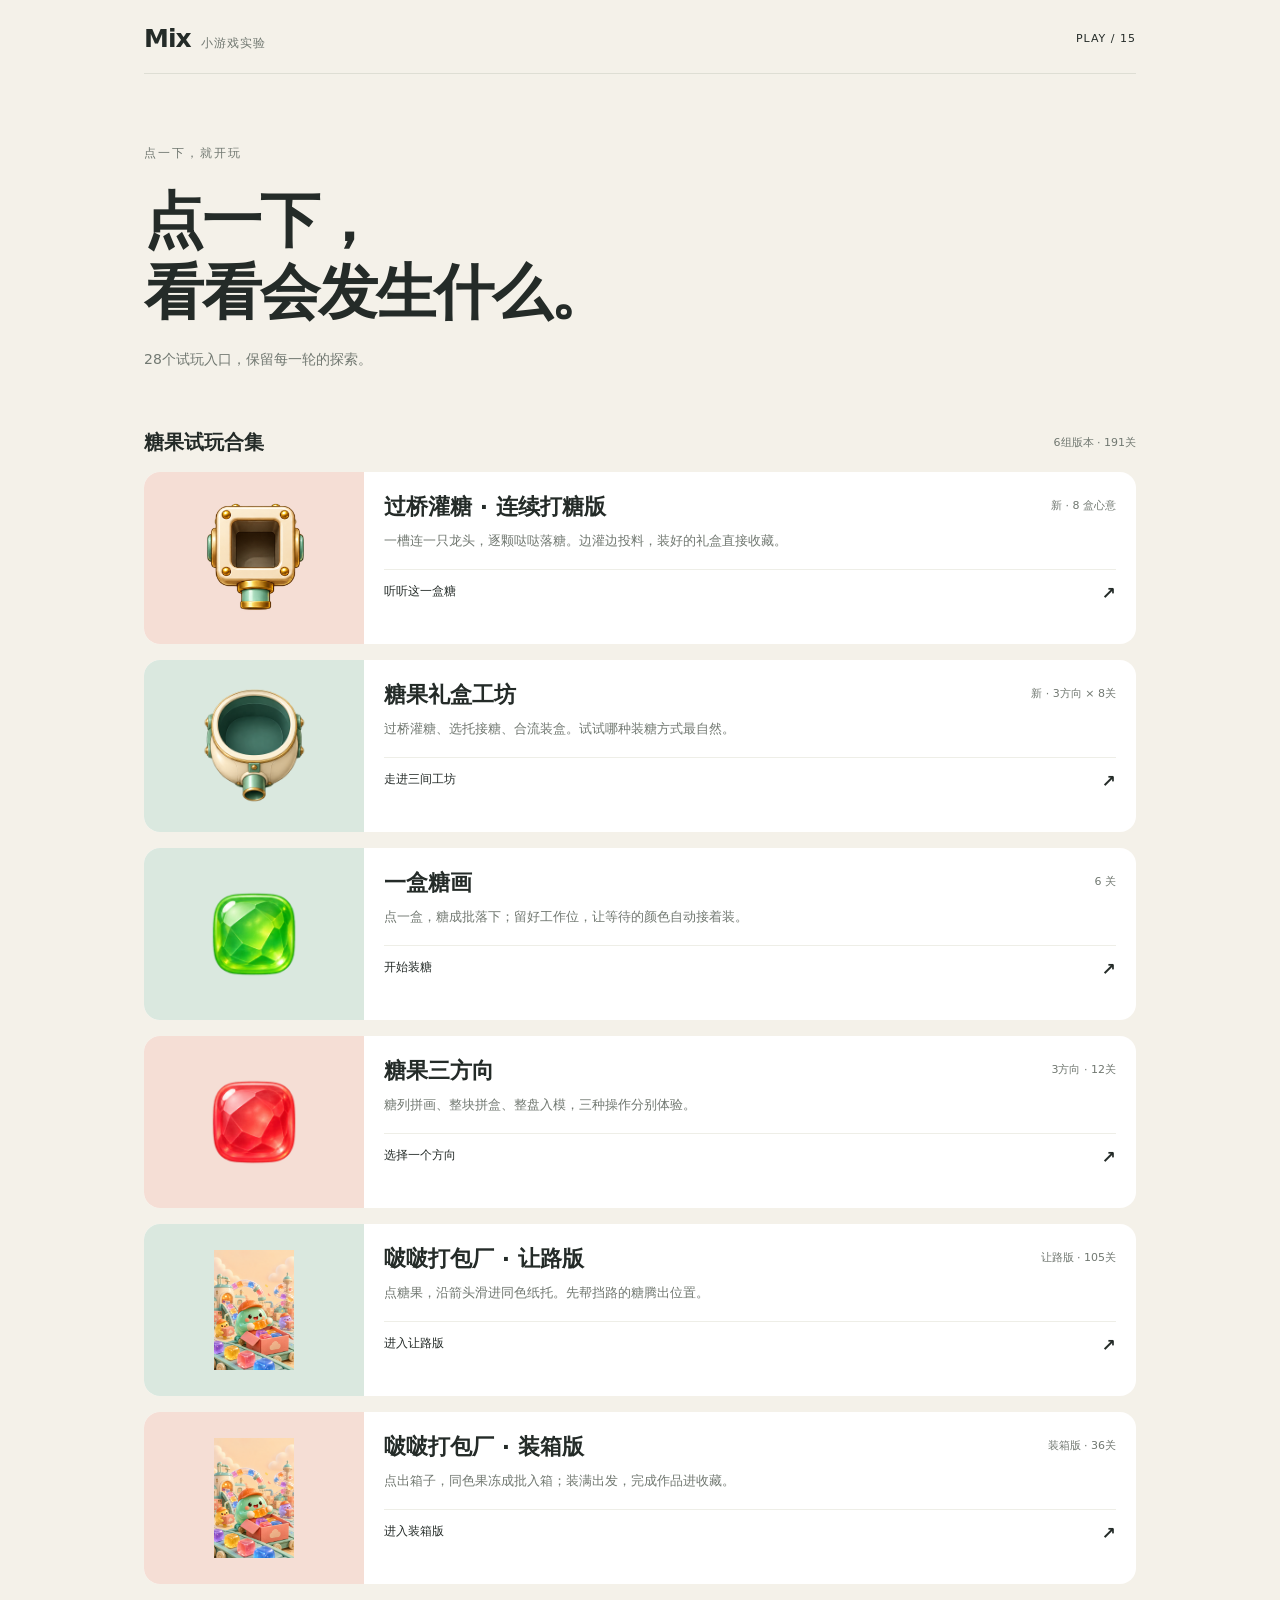
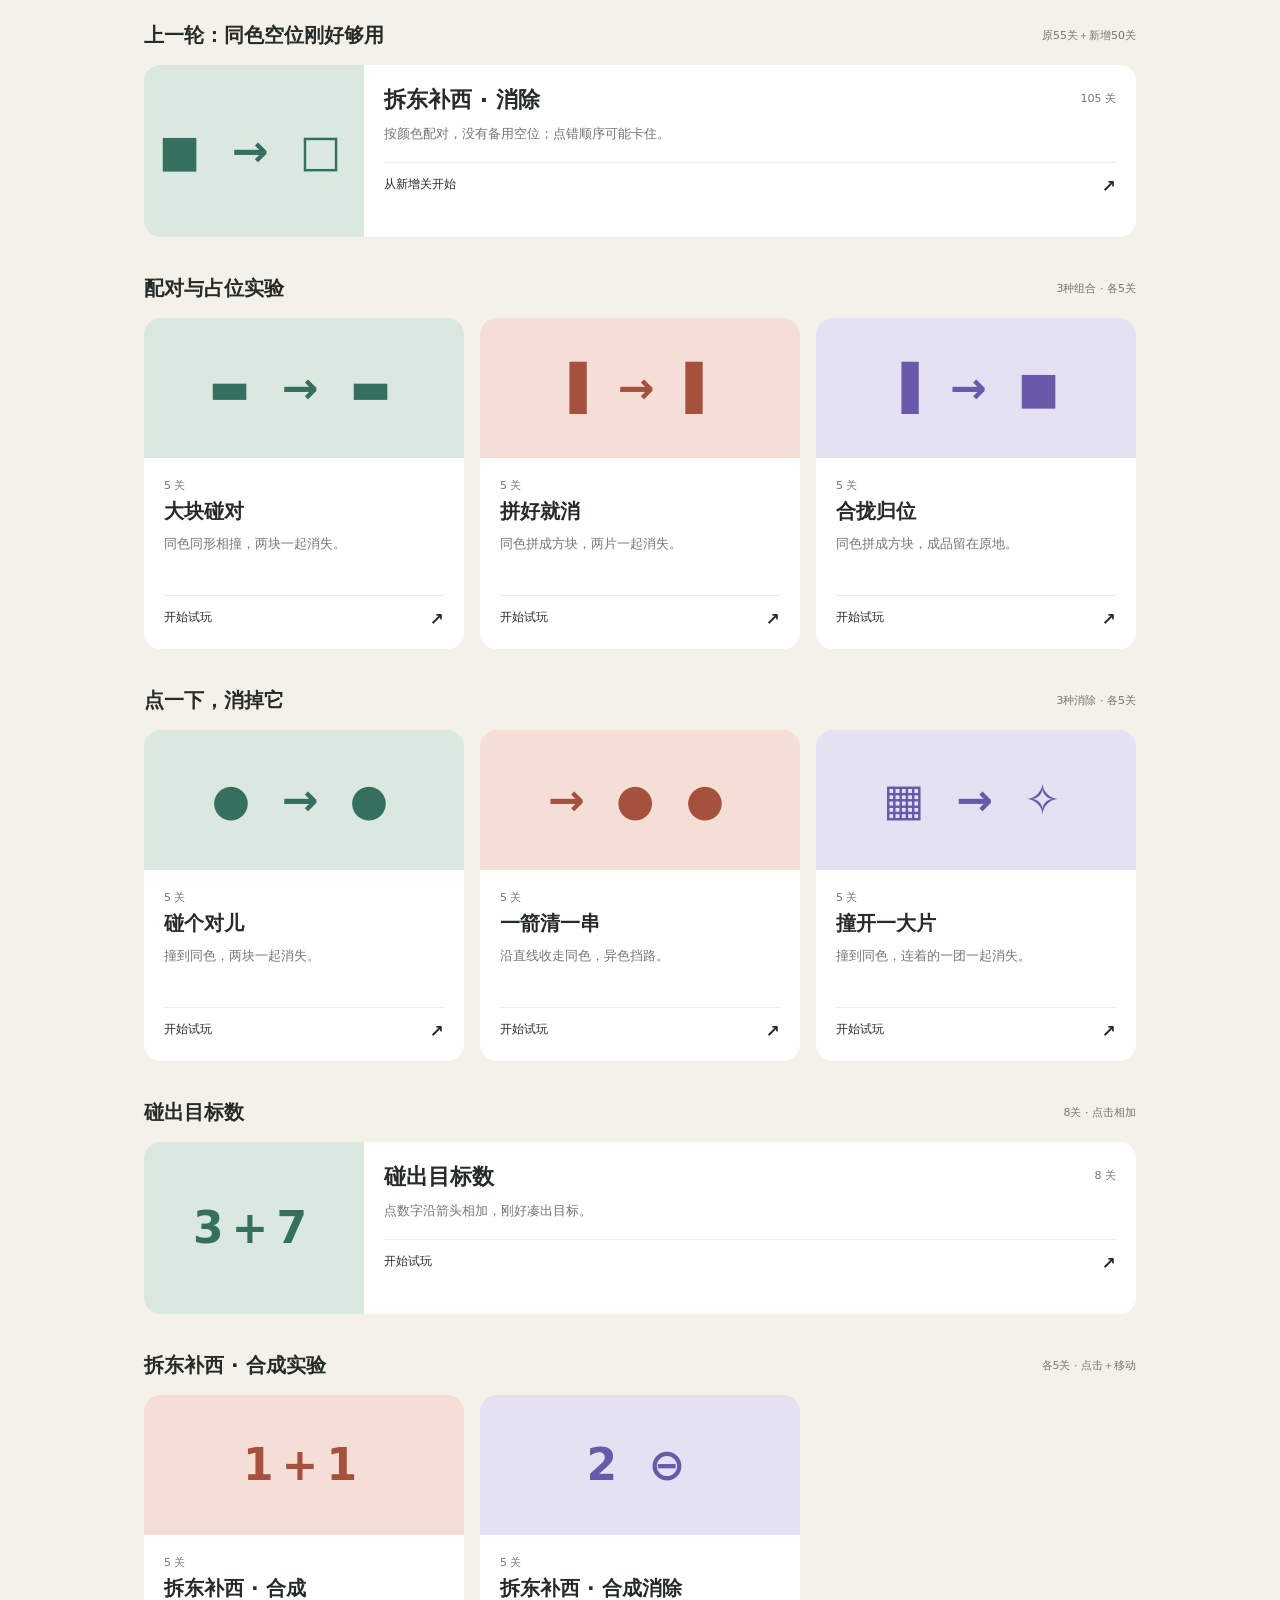
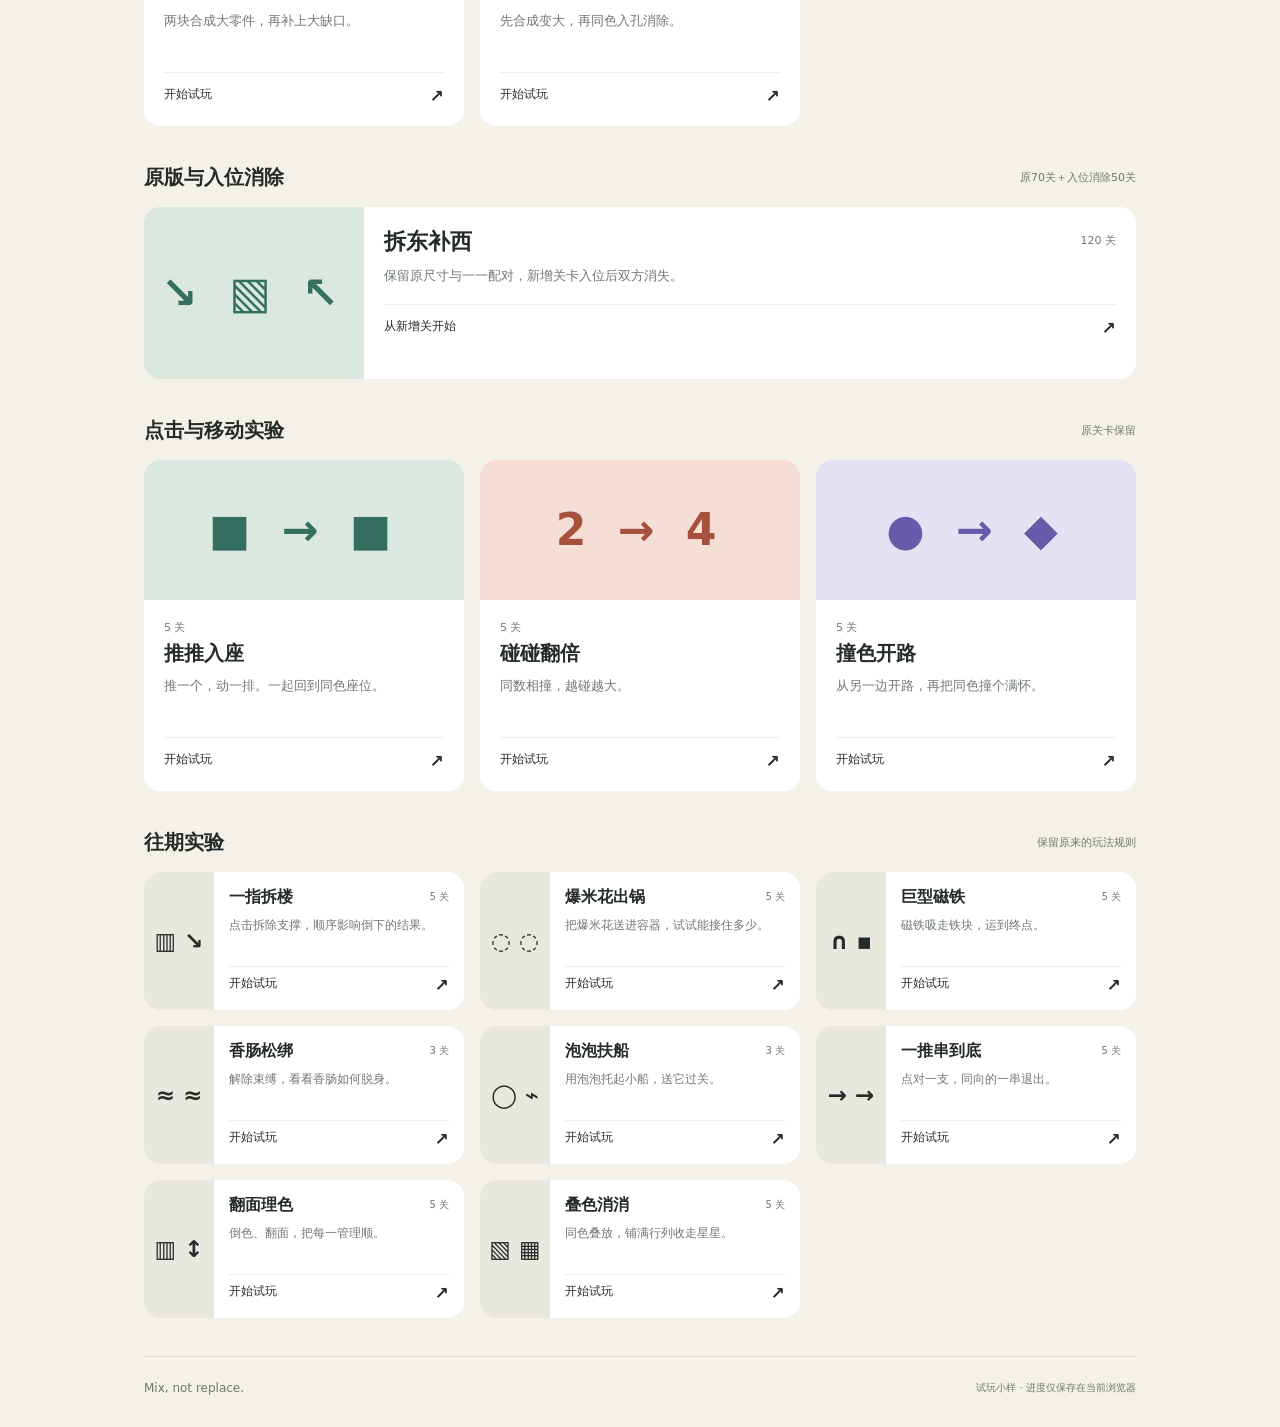
==== commit 299a4cfd: "Add continuous candy filling trial with linked nozzles and collectible gifts" ====
--- a/index.html
+++ b/index.html
@@ -1 +1 @@
-<!doctype html><html lang="zh-CN"><head><meta charset="utf-8"><meta name="viewport" content="width=device-width,initial-scale=1,viewport-fit=cover"><meta name="theme-color" content="#f4f1e9"><title>Mix · 小游戏试玩目录</title><link rel="icon" href="data:,"><link rel="stylesheet" href="catalog.css?v=r13"><script>const p=new URLSearchParams(location.search);if(p.has('level')||['undo1','relief1'].includes(p.get('v')))location.replace('play.html?game=parts&'+p.toString());</script></head><body><main class="catalog"><header class="mast"><a class="brand" href="./">Mix<span>小游戏实验</span></a><span>PLAY / 14</span></header><section class="hero"><p class="eyebrow">点一下，就开玩</p><h1>点一下，<br>看看会发生什么。</h1><p>27个试玩入口，保留每一轮的探索。</p></section><section id="candy-demos" aria-labelledby="candy-demos-title"><div class="section-head"><h2 id="candy-demos-title">糖果试玩合集</h2><span>5组版本 · 183关</span></div><div class="grid featured"><a class="card mint" href="games/candy-workshop/index.html?v=1" data-game="candyworkshop"><div class="art" aria-hidden="true"><img src="games/candy-workshop/assets/art-machine/hopper.png" width="110" height="120" alt="" style="object-fit:contain;max-width:100%"></div><div class="card-copy"><span class="count">新 · 3方向 × 8关</span><h3>糖果礼盒工坊</h3><p>过桥灌糖、选托接糖、合流装盒。试试哪种装糖方式最自然。</p><span class="enter">走进三间工坊 <b>↗</b></span></div></a><a class="card mint" href="games/candy-batch/index.html?v=1" data-game="candybatch"><div class="art" aria-hidden="true"><img src="games/candy-batch/assets/art/candy-mint.png" width="120" height="120" alt="" style="object-fit:contain;max-width:100%"></div><div class="card-copy"><span class="count">6 关</span><h3>一盒糖画</h3><p>点一盒，糖成批落下；留好工作位，让等待的颜色自动接着装。</p><span class="enter">开始装糖 <b>↗</b></span></div></a><a class="card coral" href="play.html?game=candytrials&amp;v=r13" data-game="candytrials"><div class="art" aria-hidden="true"><img src="games/candy-trials/assets/art/candy-coral.png" width="120" height="120" alt="" style="object-fit:contain;max-width:100%"></div><div class="card-copy"><span class="count">3方向 · 12关</span><h3>糖果三方向</h3><p>糖列拼画、整块拼盒、整盘入模，三种操作分别体验。</p><span class="enter">选择一个方向 <b>↗</b></span></div></a><a class="card mint" href="play.html?game=bobofactory&amp;v=r13" data-game="bobofactory"><div class="art" aria-hidden="true"><img src="games/bobo-factory/assets/hero.webp" width="120" height="120" alt="" style="object-fit:contain;max-width:100%"></div><div class="card-copy"><span class="count">让路版 · 105关</span><h3>啵啵打包厂 · 让路版</h3><p>点糖果，沿箭头滑进同色纸托。先帮挡路的糖腾出位置。</p><span class="enter">进入让路版 <b>↗</b></span></div></a><a class="card coral" href="play.html?game=bobopacking&amp;v=r13" data-game="bobopacking"><div class="art" aria-hidden="true"><img src="games/bobo-packing/assets/hero.webp" width="120" height="120" alt="" style="object-fit:contain;max-width:100%"></div><div class="card-copy"><span class="count">装箱版 · 36关</span><h3>啵啵打包厂 · 装箱版</h3><p>点出箱子，同色果冻成批入箱；装满出发，完成作品进收藏。</p><span class="enter">进入装箱版 <b>↗</b></span></div></a></div></section><section aria-labelledby="shared-hole-title"><div class="section-head"><h2 id="shared-hole-title">上一轮：同色空位刚好够用</h2><span>原55关＋新增50关</span></div><div class="grid featured"><a class="card mint" href="play.html?game=partsclear&amp;v=r11&amp;level=55" data-game="partsclear"><div class="art" aria-hidden="true">■ → □</div><div class="card-copy"><span class="count">105 关</span><h3>拆东补西 · 消除</h3><p>按颜色配对，没有备用空位；点错顺序可能卡住。</p><span class="enter">从新增关开始 <b>↗</b></span></div></a></div></section><section aria-labelledby="collision-title"><div class="section-head"><h2 id="collision-title">配对与占位实验</h2><span>3种组合 · 各5关</span></div><div class="grid new"><a class="card mint" href="play.html?game=bigpair" data-game="bigpair"><div class="art" aria-hidden="true">▬ → ▬</div><div class="card-copy"><span class="count">5 关</span><h3>大块碰对</h3><p>同色同形相撞，两块一起消失。</p><span class="enter">开始试玩 <b>↗</b></span></div></a><a class="card coral" href="play.html?game=fitclear" data-game="fitclear"><div class="art" aria-hidden="true">▐ → ▌</div><div class="card-copy"><span class="count">5 关</span><h3>拼好就消</h3><p>同色拼成方块，两片一起消失。</p><span class="enter">开始试玩 <b>↗</b></span></div></a><a class="card violet" href="play.html?game=fitlock" data-game="fitlock"><div class="art" aria-hidden="true">▐ → ■</div><div class="card-copy"><span class="count">5 关</span><h3>合拢归位</h3><p>同色拼成方块，成品留在原地。</p><span class="enter">开始试玩 <b>↗</b></span></div></a></div></section><section aria-labelledby="elimination-title"><div class="section-head"><h2 id="elimination-title">点一下，消掉它</h2><span>3种消除 · 各5关</span></div><div class="grid new"><a class="card mint" href="play.html?game=pairclear" data-game="pairclear"><div class="art" aria-hidden="true">● → ●</div><div class="card-copy"><span class="count">5 关</span><h3>碰个对儿</h3><p>撞到同色，两块一起消失。</p><span class="enter">开始试玩 <b>↗</b></span></div></a><a class="card coral" href="play.html?game=lineclear" data-game="lineclear"><div class="art" aria-hidden="true">→ ● ●</div><div class="card-copy"><span class="count">5 关</span><h3>一箭清一串</h3><p>沿直线收走同色，异色挡路。</p><span class="enter">开始试玩 <b>↗</b></span></div></a><a class="card violet" href="play.html?game=burstclear" data-game="burstclear"><div class="art" aria-hidden="true">▦ → ✧</div><div class="card-copy"><span class="count">5 关</span><h3>撞开一大片</h3><p>撞到同色，连着的一团一起消失。</p><span class="enter">开始试玩 <b>↗</b></span></div></a></div></section><section aria-labelledby="arithmetic-title"><div class="section-head"><h2 id="arithmetic-title">碰出目标数</h2><span>8关 · 点击相加</span></div><div class="grid featured"><a class="card mint" href="play.html?game=arithmetic" data-game="arithmetic"><div class="art" aria-hidden="true">3+7</div><div class="card-copy"><span class="count">8 关</span><h3>碰出目标数</h3><p>点数字沿箭头相加，刚好凑出目标。</p><span class="enter">开始试玩 <b>↗</b></span></div></a></div></section><section aria-labelledby="new-title"><div class="section-head"><h2 id="new-title">拆东补西 · 合成实验</h2><span>各5关 · 点击＋移动</span></div><div class="grid new"><a class="card coral" href="play.html?game=partsmerge" data-game="partsmerge"><div class="art" aria-hidden="true">1+1</div><div class="card-copy"><span class="count">5 关</span><h3>拆东补西 · 合成</h3><p>两块合成大零件，再补上大缺口。</p><span class="enter">开始试玩 <b>↗</b></span></div></a><a class="card violet" href="play.html?game=partsfusion" data-game="partsfusion"><div class="art" aria-hidden="true">2 ⊖</div><div class="card-copy"><span class="count">5 关</span><h3>拆东补西 · 合成消除</h3><p>先合成变大，再同色入孔消除。</p><span class="enter">开始试玩 <b>↗</b></span></div></a></div></section><section aria-labelledby="parts-title"><div class="section-head"><h2 id="parts-title">原版与入位消除</h2><span>原70关＋入位消除50关</span></div><div class="grid featured"><a class="card mint" href="play.html?game=parts&amp;v=r11&amp;level=70" data-game="parts"><div class="art" aria-hidden="true">↘ ▧ ↖</div><div class="card-copy"><span class="count">120 关</span><h3>拆东补西</h3><p>保留原尺寸与一一配对，新增关卡入位后双方消失。</p><span class="enter">从新增关开始 <b>↗</b></span></div></a></div></section><section aria-labelledby="previous-title"><div class="section-head"><h2 id="previous-title">点击与移动实验</h2><span>原关卡保留</span></div><div class="grid new previous"><a class="card mint" href="play.html?game=push" data-game="push"><div class="art" aria-hidden="true">■ → ■</div><div class="card-copy"><span class="count">5 关</span><h3>推推入座</h3><p>推一个，动一排。一起回到同色座位。</p><span class="enter">开始试玩 <b>↗</b></span></div></a><a class="card coral" href="play.html?game=merge" data-game="merge"><div class="art" aria-hidden="true">2 → 4</div><div class="card-copy"><span class="count">5 关</span><h3>碰碰翻倍</h3><p>同数相撞，越碰越大。</p><span class="enter">开始试玩 <b>↗</b></span></div></a><a class="card violet" href="play.html?game=color" data-game="color"><div class="art" aria-hidden="true">● → ◆</div><div class="card-copy"><span class="count">5 关</span><h3>撞色开路</h3><p>从另一边开路，再把同色撞个满怀。</p><span class="enter">开始试玩 <b>↗</b></span></div></a></div></section><section aria-labelledby="old-title"><div class="section-head"><h2 id="old-title">往期实验</h2><span>保留原来的玩法规则</span></div><div class="grid old"><a class="card " href="play.html?game=demolition" data-game="demolition"><div class="art" aria-hidden="true">▥ ↘</div><div class="card-copy"><span class="count">5 关</span><h3>一指拆楼</h3><p>点击拆除支撑，顺序影响倒下的结果。</p><span class="enter">开始试玩 <b>↗</b></span></div></a><a class="card " href="play.html?game=popcorn" data-game="popcorn"><div class="art" aria-hidden="true">◌ ◌</div><div class="card-copy"><span class="count">5 关</span><h3>爆米花出锅</h3><p>把爆米花送进容器，试试能接住多少。</p><span class="enter">开始试玩 <b>↗</b></span></div></a><a class="card " href="play.html?game=magnet" data-game="magnet"><div class="art" aria-hidden="true">∩ ▪</div><div class="card-copy"><span class="count">5 关</span><h3>巨型磁铁</h3><p>磁铁吸走铁块，运到终点。</p><span class="enter">开始试玩 <b>↗</b></span></div></a><a class="card " href="play.html?game=sausage" data-game="sausage"><div class="art" aria-hidden="true">≈ ≈</div><div class="card-copy"><span class="count">3 关</span><h3>香肠松绑</h3><p>解除束缚，看看香肠如何脱身。</p><span class="enter">开始试玩 <b>↗</b></span></div></a><a class="card " href="play.html?game=bubbles" data-game="bubbles"><div class="art" aria-hidden="true">◯ ⌁</div><div class="card-copy"><span class="count">3 关</span><h3>泡泡扶船</h3><p>用泡泡托起小船，送它过关。</p><span class="enter">开始试玩 <b>↗</b></span></div></a><a class="card " href="play.html?game=arrows" data-game="arrows"><div class="art" aria-hidden="true">→ →</div><div class="card-copy"><span class="count">5 关</span><h3>一推串到底</h3><p>点对一支，同向的一串退出。</p><span class="enter">开始试玩 <b>↗</b></span></div></a><a class="card " href="play.html?game=sort" data-game="sort"><div class="art" aria-hidden="true">▥ ↕</div><div class="card-copy"><span class="count">5 关</span><h3>翻面理色</h3><p>倒色、翻面，把每一管理顺。</p><span class="enter">开始试玩 <b>↗</b></span></div></a><a class="card " href="play.html?game=overlap" data-game="overlap"><div class="art" aria-hidden="true">▧ ▦</div><div class="card-copy"><span class="count">5 关</span><h3>叠色消消</h3><p>同色叠放，铺满行列收走星星。</p><span class="enter">开始试玩 <b>↗</b></span></div></a></div></section><footer>Mix, not replace.<span>试玩小样 · 进度仅保存在当前浏览器</span></footer></main></body></html>+<!doctype html><html lang="zh-CN"><head><meta charset="utf-8"><meta name="viewport" content="width=device-width,initial-scale=1,viewport-fit=cover"><meta name="theme-color" content="#f4f1e9"><title>Mix · 小游戏试玩目录</title><link rel="icon" href="data:,"><link rel="stylesheet" href="catalog.css?v=r13"><script>const p=new URLSearchParams(location.search);if(p.has('level')||['undo1','relief1'].includes(p.get('v')))location.replace('play.html?game=parts&'+p.toString());</script></head><body><main class="catalog"><header class="mast"><a class="brand" href="./">Mix<span>小游戏实验</span></a><span>PLAY / 15</span></header><section class="hero"><p class="eyebrow">点一下，就开玩</p><h1>点一下，<br>看看会发生什么。</h1><p>28个试玩入口，保留每一轮的探索。</p></section><section id="candy-demos" aria-labelledby="candy-demos-title"><div class="section-head"><h2 id="candy-demos-title">糖果试玩合集</h2><span>6组版本 · 191关</span></div><div class="grid featured"><a class="card coral" href="games/candy-typewriter/index.html?v=1" data-game="candytypewriter"><div class="art" aria-hidden="true"><img src="games/candy-typewriter/assets/art-typewriter/slot.png" width="100" height="116" alt="" style="object-fit:contain;max-width:100%"></div><div class="card-copy"><span class="count">新 · 8 盒心意</span><h3>过桥灌糖 · 连续打糖版</h3><p>一槽连一只龙头，逐颗哒哒落糖。边灌边投料，装好的礼盒直接收藏。</p><span class="enter">听听这一盒糖 <b>↗</b></span></div></a><a class="card mint" href="games/candy-workshop/index.html?v=1" data-game="candyworkshop"><div class="art" aria-hidden="true"><img src="games/candy-workshop/assets/art-machine/hopper.png" width="110" height="120" alt="" style="object-fit:contain;max-width:100%"></div><div class="card-copy"><span class="count">新 · 3方向 × 8关</span><h3>糖果礼盒工坊</h3><p>过桥灌糖、选托接糖、合流装盒。试试哪种装糖方式最自然。</p><span class="enter">走进三间工坊 <b>↗</b></span></div></a><a class="card mint" href="games/candy-batch/index.html?v=1" data-game="candybatch"><div class="art" aria-hidden="true"><img src="games/candy-batch/assets/art/candy-mint.png" width="120" height="120" alt="" style="object-fit:contain;max-width:100%"></div><div class="card-copy"><span class="count">6 关</span><h3>一盒糖画</h3><p>点一盒，糖成批落下；留好工作位，让等待的颜色自动接着装。</p><span class="enter">开始装糖 <b>↗</b></span></div></a><a class="card coral" href="play.html?game=candytrials&amp;v=r13" data-game="candytrials"><div class="art" aria-hidden="true"><img src="games/candy-trials/assets/art/candy-coral.png" width="120" height="120" alt="" style="object-fit:contain;max-width:100%"></div><div class="card-copy"><span class="count">3方向 · 12关</span><h3>糖果三方向</h3><p>糖列拼画、整块拼盒、整盘入模，三种操作分别体验。</p><span class="enter">选择一个方向 <b>↗</b></span></div></a><a class="card mint" href="play.html?game=bobofactory&amp;v=r13" data-game="bobofactory"><div class="art" aria-hidden="true"><img src="games/bobo-factory/assets/hero.webp" width="120" height="120" alt="" style="object-fit:contain;max-width:100%"></div><div class="card-copy"><span class="count">让路版 · 105关</span><h3>啵啵打包厂 · 让路版</h3><p>点糖果，沿箭头滑进同色纸托。先帮挡路的糖腾出位置。</p><span class="enter">进入让路版 <b>↗</b></span></div></a><a class="card coral" href="play.html?game=bobopacking&amp;v=r13" data-game="bobopacking"><div class="art" aria-hidden="true"><img src="games/bobo-packing/assets/hero.webp" width="120" height="120" alt="" style="object-fit:contain;max-width:100%"></div><div class="card-copy"><span class="count">装箱版 · 36关</span><h3>啵啵打包厂 · 装箱版</h3><p>点出箱子，同色果冻成批入箱；装满出发，完成作品进收藏。</p><span class="enter">进入装箱版 <b>↗</b></span></div></a></div></section><section aria-labelledby="shared-hole-title"><div class="section-head"><h2 id="shared-hole-title">上一轮：同色空位刚好够用</h2><span>原55关＋新增50关</span></div><div class="grid featured"><a class="card mint" href="play.html?game=partsclear&amp;v=r11&amp;level=55" data-game="partsclear"><div class="art" aria-hidden="true">■ → □</div><div class="card-copy"><span class="count">105 关</span><h3>拆东补西 · 消除</h3><p>按颜色配对，没有备用空位；点错顺序可能卡住。</p><span class="enter">从新增关开始 <b>↗</b></span></div></a></div></section><section aria-labelledby="collision-title"><div class="section-head"><h2 id="collision-title">配对与占位实验</h2><span>3种组合 · 各5关</span></div><div class="grid new"><a class="card mint" href="play.html?game=bigpair" data-game="bigpair"><div class="art" aria-hidden="true">▬ → ▬</div><div class="card-copy"><span class="count">5 关</span><h3>大块碰对</h3><p>同色同形相撞，两块一起消失。</p><span class="enter">开始试玩 <b>↗</b></span></div></a><a class="card coral" href="play.html?game=fitclear" data-game="fitclear"><div class="art" aria-hidden="true">▐ → ▌</div><div class="card-copy"><span class="count">5 关</span><h3>拼好就消</h3><p>同色拼成方块，两片一起消失。</p><span class="enter">开始试玩 <b>↗</b></span></div></a><a class="card violet" href="play.html?game=fitlock" data-game="fitlock"><div class="art" aria-hidden="true">▐ → ■</div><div class="card-copy"><span class="count">5 关</span><h3>合拢归位</h3><p>同色拼成方块，成品留在原地。</p><span class="enter">开始试玩 <b>↗</b></span></div></a></div></section><section aria-labelledby="elimination-title"><div class="section-head"><h2 id="elimination-title">点一下，消掉它</h2><span>3种消除 · 各5关</span></div><div class="grid new"><a class="card mint" href="play.html?game=pairclear" data-game="pairclear"><div class="art" aria-hidden="true">● → ●</div><div class="card-copy"><span class="count">5 关</span><h3>碰个对儿</h3><p>撞到同色，两块一起消失。</p><span class="enter">开始试玩 <b>↗</b></span></div></a><a class="card coral" href="play.html?game=lineclear" data-game="lineclear"><div class="art" aria-hidden="true">→ ● ●</div><div class="card-copy"><span class="count">5 关</span><h3>一箭清一串</h3><p>沿直线收走同色，异色挡路。</p><span class="enter">开始试玩 <b>↗</b></span></div></a><a class="card violet" href="play.html?game=burstclear" data-game="burstclear"><div class="art" aria-hidden="true">▦ → ✧</div><div class="card-copy"><span class="count">5 关</span><h3>撞开一大片</h3><p>撞到同色，连着的一团一起消失。</p><span class="enter">开始试玩 <b>↗</b></span></div></a></div></section><section aria-labelledby="arithmetic-title"><div class="section-head"><h2 id="arithmetic-title">碰出目标数</h2><span>8关 · 点击相加</span></div><div class="grid featured"><a class="card mint" href="play.html?game=arithmetic" data-game="arithmetic"><div class="art" aria-hidden="true">3+7</div><div class="card-copy"><span class="count">8 关</span><h3>碰出目标数</h3><p>点数字沿箭头相加，刚好凑出目标。</p><span class="enter">开始试玩 <b>↗</b></span></div></a></div></section><section aria-labelledby="new-title"><div class="section-head"><h2 id="new-title">拆东补西 · 合成实验</h2><span>各5关 · 点击＋移动</span></div><div class="grid new"><a class="card coral" href="play.html?game=partsmerge" data-game="partsmerge"><div class="art" aria-hidden="true">1+1</div><div class="card-copy"><span class="count">5 关</span><h3>拆东补西 · 合成</h3><p>两块合成大零件，再补上大缺口。</p><span class="enter">开始试玩 <b>↗</b></span></div></a><a class="card violet" href="play.html?game=partsfusion" data-game="partsfusion"><div class="art" aria-hidden="true">2 ⊖</div><div class="card-copy"><span class="count">5 关</span><h3>拆东补西 · 合成消除</h3><p>先合成变大，再同色入孔消除。</p><span class="enter">开始试玩 <b>↗</b></span></div></a></div></section><section aria-labelledby="parts-title"><div class="section-head"><h2 id="parts-title">原版与入位消除</h2><span>原70关＋入位消除50关</span></div><div class="grid featured"><a class="card mint" href="play.html?game=parts&amp;v=r11&amp;level=70" data-game="parts"><div class="art" aria-hidden="true">↘ ▧ ↖</div><div class="card-copy"><span class="count">120 关</span><h3>拆东补西</h3><p>保留原尺寸与一一配对，新增关卡入位后双方消失。</p><span class="enter">从新增关开始 <b>↗</b></span></div></a></div></section><section aria-labelledby="previous-title"><div class="section-head"><h2 id="previous-title">点击与移动实验</h2><span>原关卡保留</span></div><div class="grid new previous"><a class="card mint" href="play.html?game=push" data-game="push"><div class="art" aria-hidden="true">■ → ■</div><div class="card-copy"><span class="count">5 关</span><h3>推推入座</h3><p>推一个，动一排。一起回到同色座位。</p><span class="enter">开始试玩 <b>↗</b></span></div></a><a class="card coral" href="play.html?game=merge" data-game="merge"><div class="art" aria-hidden="true">2 → 4</div><div class="card-copy"><span class="count">5 关</span><h3>碰碰翻倍</h3><p>同数相撞，越碰越大。</p><span class="enter">开始试玩 <b>↗</b></span></div></a><a class="card violet" href="play.html?game=color" data-game="color"><div class="art" aria-hidden="true">● → ◆</div><div class="card-copy"><span class="count">5 关</span><h3>撞色开路</h3><p>从另一边开路，再把同色撞个满怀。</p><span class="enter">开始试玩 <b>↗</b></span></div></a></div></section><section aria-labelledby="old-title"><div class="section-head"><h2 id="old-title">往期实验</h2><span>保留原来的玩法规则</span></div><div class="grid old"><a class="card " href="play.html?game=demolition" data-game="demolition"><div class="art" aria-hidden="true">▥ ↘</div><div class="card-copy"><span class="count">5 关</span><h3>一指拆楼</h3><p>点击拆除支撑，顺序影响倒下的结果。</p><span class="enter">开始试玩 <b>↗</b></span></div></a><a class="card " href="play.html?game=popcorn" data-game="popcorn"><div class="art" aria-hidden="true">◌ ◌</div><div class="card-copy"><span class="count">5 关</span><h3>爆米花出锅</h3><p>把爆米花送进容器，试试能接住多少。</p><span class="enter">开始试玩 <b>↗</b></span></div></a><a class="card " href="play.html?game=magnet" data-game="magnet"><div class="art" aria-hidden="true">∩ ▪</div><div class="card-copy"><span class="count">5 关</span><h3>巨型磁铁</h3><p>磁铁吸走铁块，运到终点。</p><span class="enter">开始试玩 <b>↗</b></span></div></a><a class="card " href="play.html?game=sausage" data-game="sausage"><div class="art" aria-hidden="true">≈ ≈</div><div class="card-copy"><span class="count">3 关</span><h3>香肠松绑</h3><p>解除束缚，看看香肠如何脱身。</p><span class="enter">开始试玩 <b>↗</b></span></div></a><a class="card " href="play.html?game=bubbles" data-game="bubbles"><div class="art" aria-hidden="true">◯ ⌁</div><div class="card-copy"><span class="count">3 关</span><h3>泡泡扶船</h3><p>用泡泡托起小船，送它过关。</p><span class="enter">开始试玩 <b>↗</b></span></div></a><a class="card " href="play.html?game=arrows" data-game="arrows"><div class="art" aria-hidden="true">→ →</div><div class="card-copy"><span class="count">5 关</span><h3>一推串到底</h3><p>点对一支，同向的一串退出。</p><span class="enter">开始试玩 <b>↗</b></span></div></a><a class="card " href="play.html?game=sort" data-game="sort"><div class="art" aria-hidden="true">▥ ↕</div><div class="card-copy"><span class="count">5 关</span><h3>翻面理色</h3><p>倒色、翻面，把每一管理顺。</p><span class="enter">开始试玩 <b>↗</b></span></div></a><a class="card " href="play.html?game=overlap" data-game="overlap"><div class="art" aria-hidden="true">▧ ▦</div><div class="card-copy"><span class="count">5 关</span><h3>叠色消消</h3><p>同色叠放，铺满行列收走星星。</p><span class="enter">开始试玩 <b>↗</b></span></div></a></div></section><footer>Mix, not replace.<span>试玩小样 · 进度仅保存在当前浏览器</span></footer></main></body></html>
